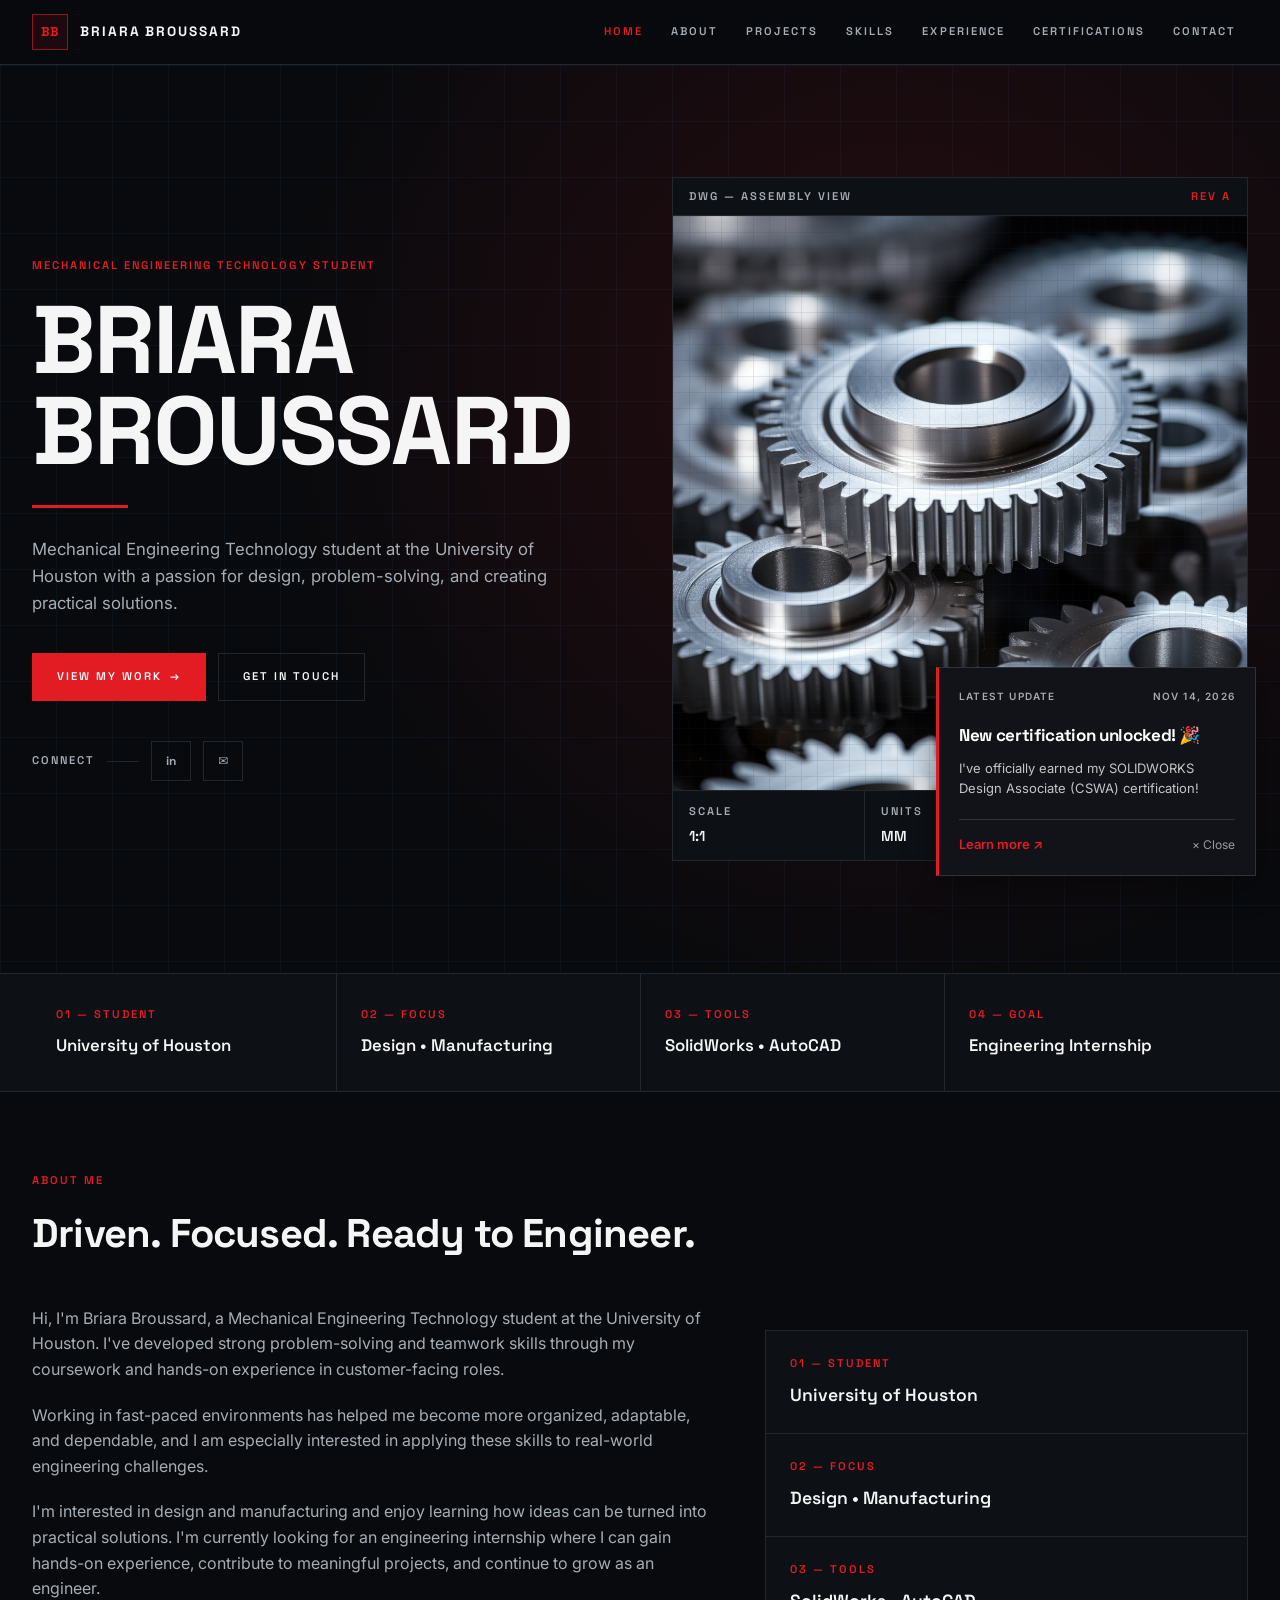
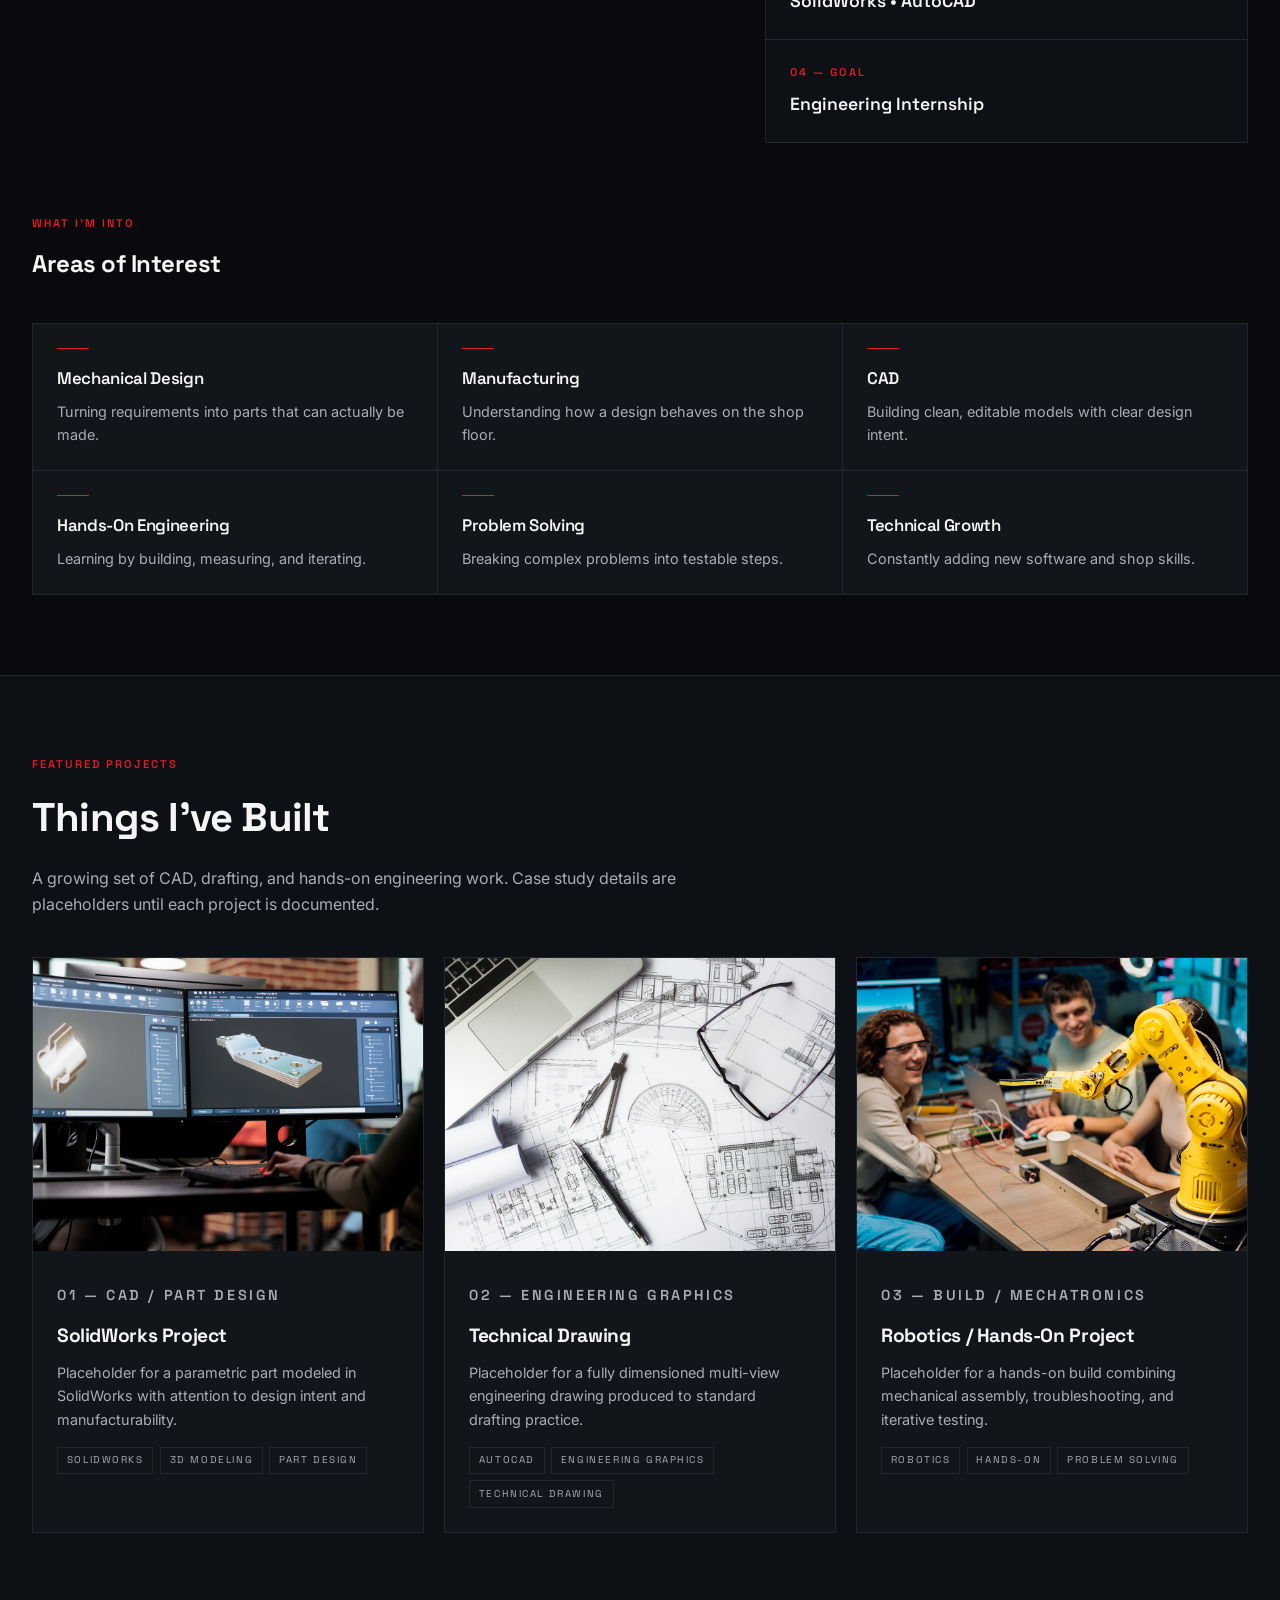
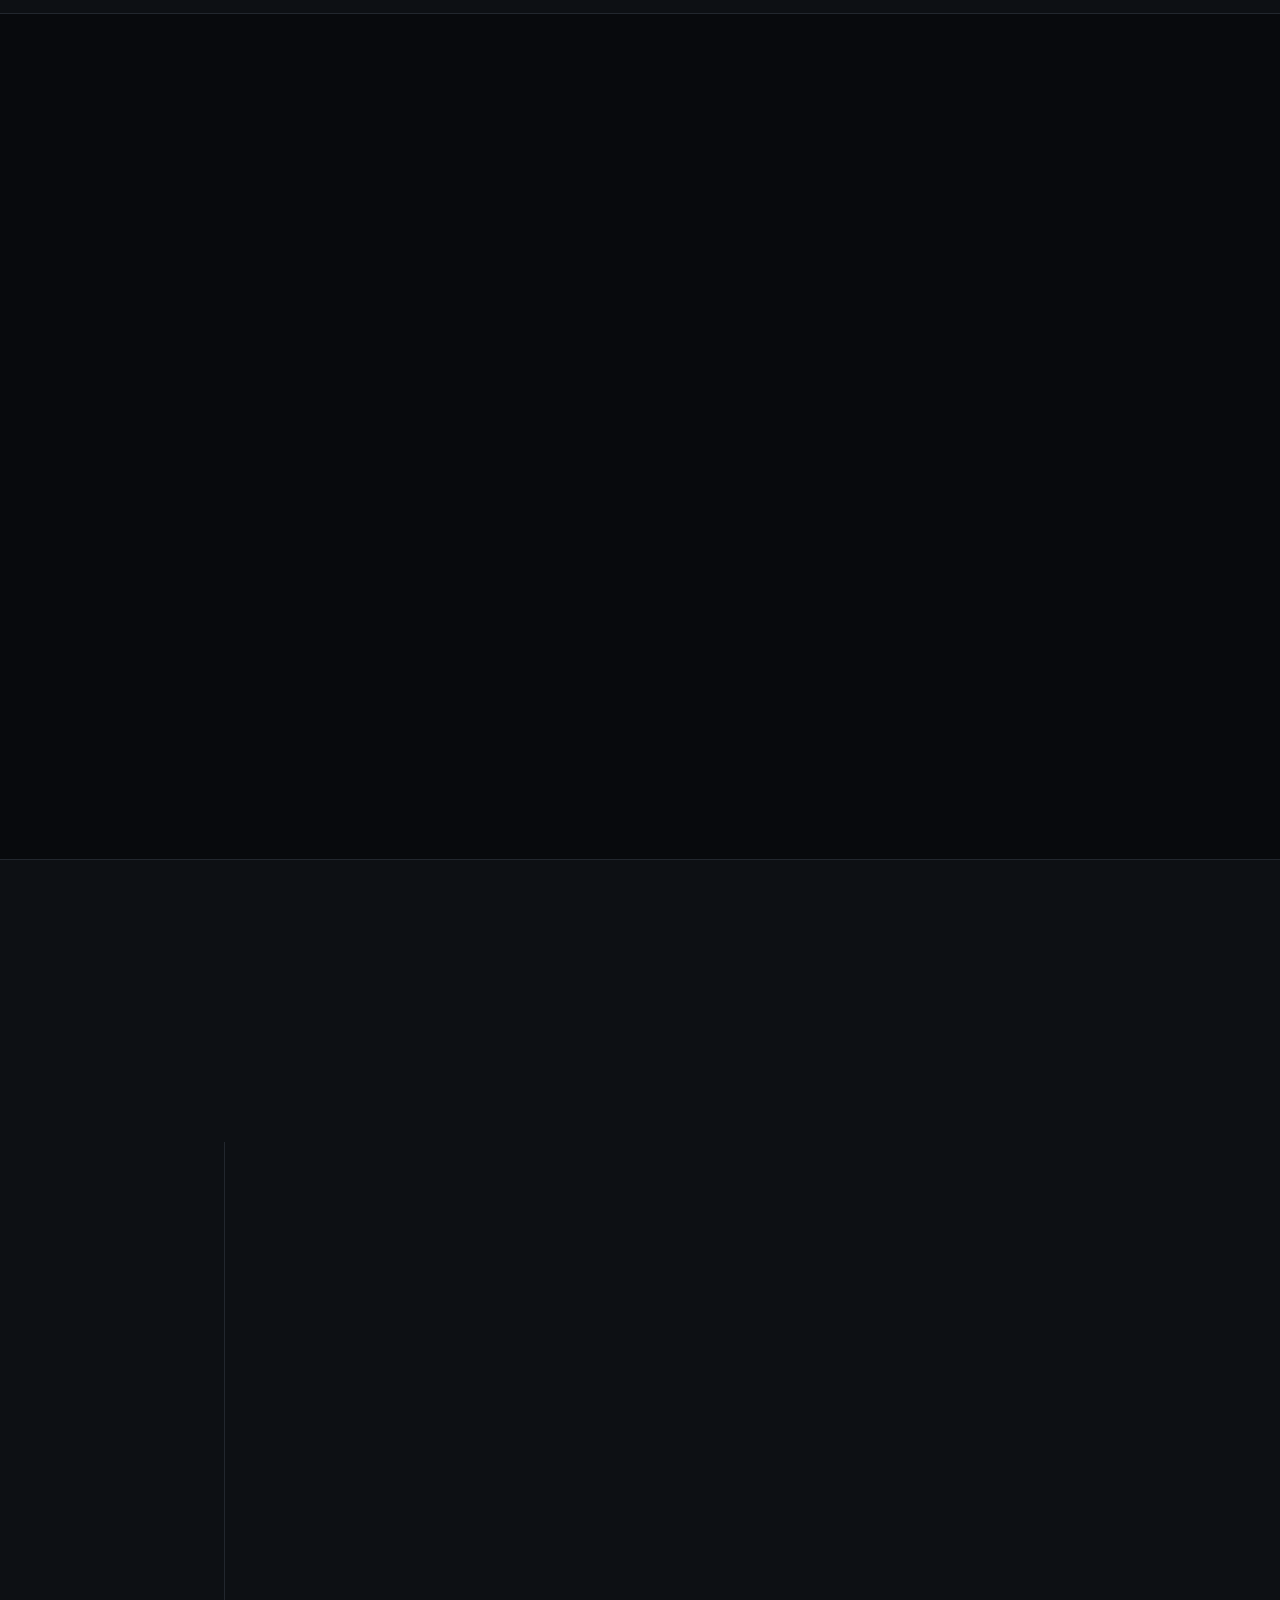
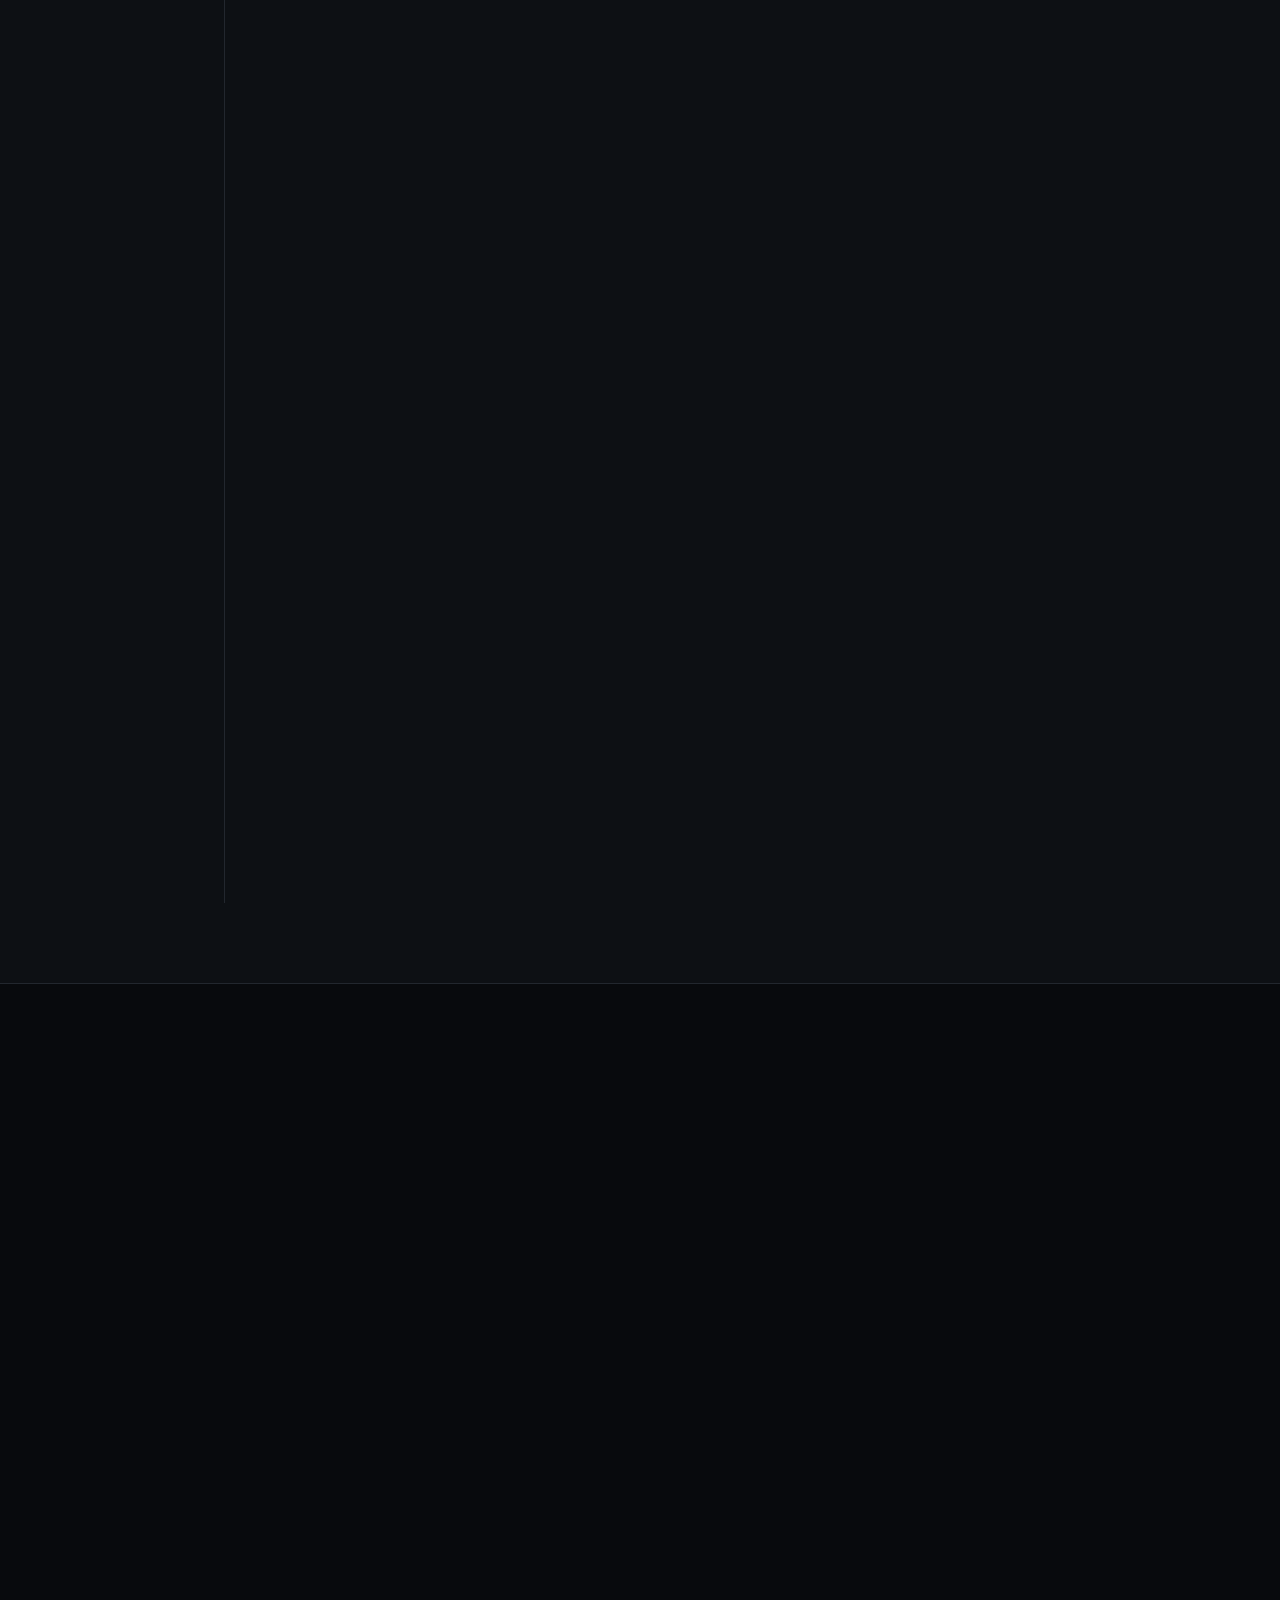
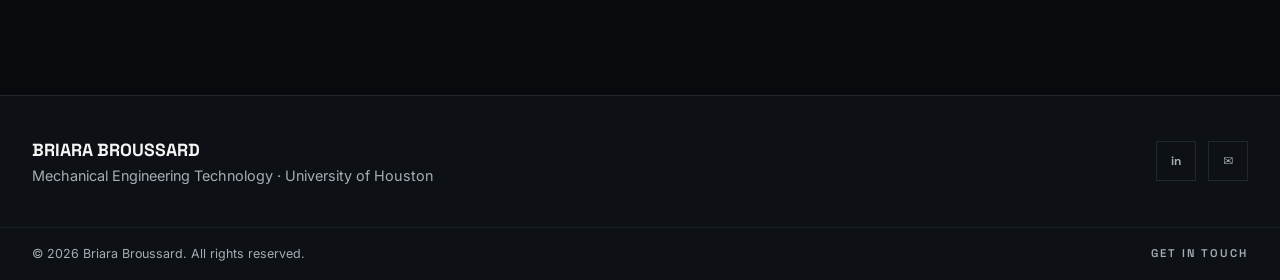
==== index.html @ 10d93b33 "Update index.html" ====
<!DOCTYPE html>
<html lang="en">
<head>
<meta charset="utf-8" />
<meta name="viewport" content="width=device-width, initial-scale=1" />
<title>Briara Broussard — Mechanical Engineering Technology Student</title>
<meta name="description" content="Portfolio of Briara Broussard, a Mechanical Engineering Technology student at the University of Houston seeking engineering internships in design and manufacturing." />
<meta property="og:title" content="Briara Broussard — Engineering Portfolio" />
<meta property="og:description" content="Mechanical Engineering Technology student at the University of Houston. CAD, technical drawing, and hands-on engineering projects." />
<meta property="og:type" content="website" />
<meta name="twitter:card" content="summary_large_image" />
<link rel="preconnect" href="https://fonts.googleapis.com" />
<link rel="preconnect" href="https://fonts.gstatic.com" crossorigin />
<link href="https://fonts.googleapis.com/css2?family=Space+Grotesk:wght@500;600;700&family=Inter:wght@400;500;600&display=swap" rel="stylesheet" />
<link rel="stylesheet" href="styles.css" />
</head>
<body>

<header class="nav" id="nav">
  <div class="nav-inner">
    <a class="brand" href="#home">
      <span class="brand-mark">BB</span>
      <span class="brand-name">BRIARA BROUSSARD</span>
    </a>
    <nav class="nav-links" id="navLinks">
      <a href="#home">HOME</a>
      <a href="#about">ABOUT</a>
      <a href="#projects">PROJECTS</a>
      <a href="#skills">SKILLS</a>
     <a href="#experience">EXPERIENCE</a>
<a href="#certifications">CERTIFICATIONS</a>
<a href="#contact">CONTACT</a>
    </nav>
    <button class="menu-btn" id="menuBtn" aria-label="Open menu" aria-expanded="false">
      <span></span><span></span><span></span>
    </button>
  </div>
  <nav class="mobile-nav" id="mobileNav">
    <a href="#home">HOME</a>
    <a href="#about">ABOUT</a>
    <a href="#projects">PROJECTS</a>
    <a href="#skills">SKILLS</a>
  <a href="#experience">EXPERIENCE</a>
<a href="#certifications">CERTIFICATIONS</a>
<a href="#contact">CONTACT</a>
  </nav>
</header>

<!-- HERO -->
<section id="home" class="hero">
  <div class="grid-bg"></div>
  <div class="hero-glow"></div>
  <div class="wrap hero-grid">
    <div>
      <p class="label accent reveal">Mechanical Engineering Technology Student</p>
      <h1 class="reveal">BRIARA<br />BROUSSARD</h1>
      <div class="rule reveal"></div>
      <p class="lead reveal">
        Mechanical Engineering Technology student at the University of Houston with a passion
        for design, problem-solving, and creating practical solutions.
      </p>
      <div class="btn-row reveal">
        <a class="btn btn-primary" href="#projects">View My Work <span>&rarr;</span></a>
        <a class="btn btn-ghost" href="#contact">Get In Touch</a>
      </div>
      <div class="connect reveal">
        <span class="label muted">Connect</span>
        <span class="dash"></span>
      <a class="icon-btn" href="https://www.linkedin.com/in/briara-broussard-3104343b8/" target="_blank" rel="noopener" aria-label="LinkedIn">in</a>
        <a class="icon-btn" href="mailto:Broussardbriara@gmail.com" aria-label="Email">✉</a>
      </div>
    </div>

    <div class="reveal">
      <div class="dwg">
        <div class="dwg-head">
          <span class="label muted">DWG — ASSEMBLY VIEW</span>
          <span class="label accent">REV A</span>
        </div>
        <div class="dwg-body">
          <div class="grid-fine"></div>
          <img src="images/Gear.jpg" alt="Technical isometric render of a gear assembly with blueprint dimension lines" />
        </div>
        <div class="dwg-foot">
          <div><p class="label muted">SCALE</p><p class="dwg-val">1:1</p></div>
          <div><p class="label muted">UNITS</p><p class="dwg-val">MM</p></div>
          <div><p class="label muted">SHEET</p><p class="dwg-val">01 / 01</p></div>
        </div>
      </div>
    </div>
  </div>
</section>

<!-- STAT STRIP -->
<section class="strip">
  <div class="wrap strip-grid">
    <div><p class="label accent">01 — STUDENT</p><p class="strip-val">University of Houston</p></div>
    <div><p class="label accent">02 — FOCUS</p><p class="strip-val">Design • Manufacturing</p></div>
    <div><p class="label accent">03 — TOOLS</p><p class="strip-val">SolidWorks • AutoCAD</p></div>
    <div><p class="label accent">04 — GOAL</p><p class="strip-val">Engineering Internship</p></div>
  </div>
</section>

<!-- ABOUT -->
<section id="about" class="section">
  <div class="wrap">
    <p class="label accent reveal">About Me</p>
    <h2 class="reveal">Driven. Focused. Ready to Engineer.</h2>
    <div class="about-grid">
      <div class="prose reveal">
        <p>Hi, I'm Briara Broussard, a Mechanical Engineering Technology student at the University of Houston. I've developed strong problem-solving and teamwork skills through my coursework and hands-on experience in customer-facing roles.</p>
        <p> Working in fast-paced environments has helped me become more organized, adaptable, and dependable, and I am especially interested in applying these skills to real-world engineering challenges.</p></p>
        <p class="strong"> I'm interested in design and manufacturing and enjoy learning how ideas can be turned into practical solutions. I'm currently looking for an engineering internship where I can gain hands-on experience, contribute to meaningful projects, and continue to grow as an engineer.</p>
      </div>
      <div class="reveal">
        <div class="stack">
          <div><p class="label accent">01 — Student</p><p class="stack-val">University of Houston</p></div>
          <div><p class="label accent">02 — Focus</p><p class="stack-val">Design • Manufacturing</p></div>
          <div><p class="label accent">03 — Tools</p><p class="stack-val">SolidWorks • AutoCAD</p></div>
          <div><p class="label accent">04 — Goal</p><p class="stack-val">Engineering Internship</p></div>
        </div>
      </div>
    </div>

    <p class="label accent mt-xl reveal">What I'm Into</p>
    <h3 class="reveal">Areas of Interest</h3>
    <div class="cell-grid reveal" id="interests"></div>
  </div>
</section>

<!-- PROJECTS -->
<section id="projects" class="section alt">
  <div class="wrap">
    <p class="label accent reveal">Featured Projects</p>
    <h2 class="reveal">Things I've Built</h2>
    <p class="section-intro reveal">A growing set of CAD, drafting, and hands-on engineering work. Case study details are placeholders until each project is documented.</p>
    <div class="project-grid" id="projects-grid"></div>
  </div>
</section>

<!-- SKILLS -->
<section id="skills" class="section">
  <div class="wrap">
    <p class="label accent reveal">Technical Skills</p>
    <h2 class="reveal">Tools I Use</h2>
    <p class="section-intro reveal">The software, engineering fundamentals, and professional habits I bring to a design or manufacturing team.</p>
    <div class="skills-grid">
      <div class="reveal">
        <p class="label accent">Software</p>
        <div class="stack" id="software"></div>
        <p class="fine">Indicators reflect self-assessed comfort level, not formal scoring.</p>
      </div>
      <div class="reveal">
        <p class="label accent">Engineering &amp; Professional Skills</p>
        <div class="chips" id="chips"></div>
        <div class="cert">
          <div class="grid-fine"></div>
          <div class="cert-inner">
            <p class="label accent">Certifications &amp; Training</p>
            <div>
              <h4>20+ Technical Certifications</h4>
              <p class="muted-text">AutoCAD, SolidProfessor, Everfi, MSI, and TEEX coursework and training programs.</p>
            </div>
            <div>
              <h4>American Red Cross</h4>
              <p class="muted-text">CPR / AED / First Aid certified.</p>
            </div>
          </div>
        </div>
      </div>
    </div>
  </div>
</section>

<!-- EXPERIENCE -->
<section id="experience" class="section alt">
  <div class="wrap narrow">
    <p class="label accent reveal">Experience</p>
    <h2 class="reveal">Where I've Worked</h2>
    <p class="section-intro reveal">Roles that built the reliability, organization, and communication habits I carry into engineering work.</p>
    <ol class="timeline" id="timeline"></ol>
  </div>
</section>

<!-- CONTACT -->
<section id="contact" class="section">
  <div class="wrap contact-grid">
    <div class="reveal">
      <p class="label accent">Contact</p>
      <h2>Let's Build Something</h2>
      <p class="section-intro">Actively seeking engineering internships. The fastest way to reach me is email.</p>
      <ul class="contact-list">
        <li><span class="label muted">Email</span><a href="mailto:Broussardbriara@gmail.com">Broussardbriara@gmail.com</a></li>
      <li><span class="label muted">Phone</span><a href="tel:+1‪(832)8194869‬">‪(832) 819-4869‬</a><small class="phone-note">Text First :) </small></li>
        <li><span class="label muted">Location</span><span>Houston, Texas</span></li>
      </ul>
      <div class="btn-row">
       <a class="btn btn-ghost" href="https://www.linkedin.com/in/briara-broussard-3104343b8/" target="_blank" rel="noopener">LinkedIn</a>
        <a class="btn btn-ghost" href="https://github.com" target="_blank" rel="noopener">GitHub</a>
      </div>
    </div>

    <form class="form reveal" id="contactForm" novalidate>
      <div class="field">
        <label class="label muted" for="name">Name</label>
        <input id="name" name="name" type="text" required placeholder="Your name" />
      </div>
      <div class="field">
        <label class="label muted" for="email">Email</label>
        <input id="email" name="email" type="email" required placeholder="you@company.com" />
      </div>
      <div class="field">
        <label class="label muted" for="message">Message</label>
        <textarea id="message" name="message" rows="5" required placeholder="Tell me about the role or project..."></textarea>
      </div>
      <button class="btn btn-primary" type="submit">Send Message <span>&rarr;</span></button>
      <p class="form-status" id="formStatus" role="status"></p>
    </form>
  </div>
</section>

<footer class="footer">
  <div class="wrap footer-top">
    <div>
      <p class="footer-name">BRIARA BROUSSARD</p>
      <p class="muted-text">Mechanical Engineering Technology · University of Houston</p>
    </div>
    <div class="connect">
    <a class="icon-btn" href="https://www.linkedin.com/in/briara-broussard-3104343b8/" target="_blank" rel="noopener" aria-label="LinkedIn">in</a>
      <a class="icon-btn" href="mailto:Broussardbriara@gmail.com" aria-label="Email">✉</a>
    </div>
  </div>
  <div class="footer-bottom">
    <div class="wrap footer-bottom-inner">
      <span>&copy; <span id="year"></span> Briara Broussard. All rights reserved.</span>
      <a class="label muted" href="#contact">Get in touch</a>
    </div>
  </div>
</footer>

  <div class="site-update" id="siteUpdate">
  <div class="site-update-header">
    <span>LATEST UPDATE</span>
    <span>NOV 14, 2026</span>
  </div>

  <h3>New certification unlocked! 🎉</h3>

  <p>
    I've officially earned my SOLIDWORKS Design Associate (CSWA)
    certification!
  </p>

  <div class="site-update-footer">
    <a href="https://lnkd.in/p/ePTFX_XG"
       target="_blank"
       rel="noopener noreferrer">
      Learn more ↗
    </a>

    <button type="button" id="closeUpdate">× Close</button>
  </div>
</div>

<script src="script.js" defer></script>

</body>
</html>
---- styles.css ----
/* Briara Broussard — engineering portfolio
   Dark industrial / blueprint design system */

:root {
  --background: #080a0d;
  --foreground: #f5f5f5;
  --surface: #0d1014;
  --surface-alt: #12161b;
  --primary: #e31b23;
  --primary-bright: #ff2b35;
  --muted: #a7adb5;
  --border: #22272e;
  --blueprint: #1b3b5a;
  --font-display: "Space Grotesk", ui-sans-serif, system-ui, sans-serif;
  --font-sans: "Inter", ui-sans-serif, system-ui, sans-serif;
}

* { box-sizing: border-box; margin: 0; padding: 0; }

html { scroll-behavior: smooth; scroll-padding-top: 4rem; }

body {
  background: var(--background);
  color: var(--foreground);
  font-family: var(--font-sans);
  line-height: 1.6;
  -webkit-font-smoothing: antialiased;
}

h1, h2, h3, h4, .brand-name { font-family: var(--font-display); letter-spacing: -0.02em; }
h1 { font-size: clamp(3rem, 8vw, 6rem); font-weight: 700; line-height: 0.95; margin-top: 1.25rem; }
h2 { font-size: clamp(1.9rem, 4vw, 2.5rem); font-weight: 700; margin-top: 0.75rem; }
h3 { font-size: 1.5rem; font-weight: 700; margin-top: 0.75rem; }
h4 { font-size: 1.05rem; font-weight: 600; }

a { color: inherit; text-decoration: none; }
img { display: block; max-width: 100%; }

.wrap { max-width: 80rem; margin: 0 auto; padding: 0 1.25rem; }
.wrap.narrow { max-width: 56rem; }
@media (min-width: 640px) { .wrap { padding: 0 2rem; } }

.label {
  font-family: var(--font-display);
  font-size: 0.7rem;
  font-weight: 600;
  letter-spacing: 0.18em;
  text-transform: uppercase;
}
.accent { color: var(--primary); }
.muted { color: var(--muted); }
.muted-text { color: var(--muted); font-size: 0.9rem; }
.fine { color: var(--muted); font-size: 0.75rem; margin-top: 1rem; }
.strong { color: var(--foreground); }
.mt-xl { margin-top: 4.5rem; display: block; }

.section { padding: 5rem 0; }
.section.alt { background: var(--surface); border-top: 1px solid var(--border); border-bottom: 1px solid var(--border); }
.section-intro { color: var(--muted); max-width: 42rem; margin-top: 1rem; }

/* Blueprint backgrounds */
.grid-bg, .grid-fine {
  position: absolute; inset: 0; pointer-events: none;
}
.grid-bg {
  background-image:
    linear-gradient(to right, rgba(27, 59, 90, 0.35) 1px, transparent 1px),
    linear-gradient(to bottom, rgba(27, 59, 90, 0.35) 1px, transparent 1px);
  background-size: 56px 56px;
  opacity: 0.5;
}
.grid-fine {
  background-image:
    linear-gradient(to right, rgba(27, 59, 90, 0.4) 1px, transparent 1px),
    linear-gradient(to bottom, rgba(27, 59, 90, 0.4) 1px, transparent 1px);
  background-size: 16px 16px;
  opacity: 0.25;
  z-index: 1;
}

/* Nav */
.nav {
  position: sticky; top: 0; z-index: 50;
  background: rgba(8, 10, 13, 0.85);
  backdrop-filter: blur(12px);
  border-bottom: 1px solid var(--border);
}
.nav-inner {
  max-width: 80rem; margin: 0 auto; height: 4rem;
  padding: 0 1.25rem; display: flex; align-items: center; justify-content: space-between;
}
@media (min-width: 640px) { .nav-inner { padding: 0 2rem; } }
.brand { display: flex; align-items: center; gap: 0.75rem; }
.brand-mark {
  display: grid; place-items: center; width: 2.25rem; height: 2.25rem;
  border: 1px solid rgba(227, 27, 35, 0.6); background: rgba(227, 27, 35, 0.1);
  color: var(--primary); font-family: var(--font-display); font-weight: 700; font-size: 0.8rem;
  transition: background 0.2s, color 0.2s;
}
.brand:hover .brand-mark { background: var(--primary); color: #fff; }
.brand-name { font-size: 0.85rem; font-weight: 700; letter-spacing: 0.14em; }
.nav-links { display: none; gap: 0.25rem; }
@media (min-width: 1024px) { .nav-links { display: flex; } .menu-btn { display: none !important; } }
.nav-links a, .mobile-nav a {
  font-family: var(--font-display); font-size: 0.7rem; font-weight: 600;
  letter-spacing: 0.18em; text-transform: uppercase; color: var(--muted);
  padding: 0.5rem 0.75rem; transition: color 0.2s;
}
.nav-links a:hover, .mobile-nav a:hover { color: var(--foreground); }
.nav-links a.active, .mobile-nav a.active { color: var(--primary); }
.menu-btn {
  display: grid; place-items: center; gap: 4px; width: 2.5rem; height: 2.5rem;
  border: 1px solid var(--border); background: transparent; cursor: pointer;
}
.menu-btn span { display: block; width: 16px; height: 1.5px; background: var(--foreground); }
.mobile-nav { display: none; flex-direction: column; background: var(--surface); border-top: 1px solid var(--border); padding: 0.5rem 1.25rem; }
.mobile-nav.open { display: flex; }
.mobile-nav a { border-bottom: 1px solid rgba(34, 39, 46, 0.6); padding: 1rem 0; }
.mobile-nav a:last-child { border-bottom: 0; }

/* Hero */
.hero { position: relative; overflow: hidden; }
.hero-glow {
  position: absolute; inset: 0; pointer-events: none;
  background: radial-gradient(circle at 70% 35%, rgba(227, 27, 35, 0.14), transparent 60%);
}
.hero-grid {
  position: relative; display: grid; gap: 3.5rem; align-items: center;
  padding-top: 4rem; padding-bottom: 4rem;
}
@media (min-width: 1024px) {
  .hero-grid { grid-template-columns: 1fr 1fr; gap: 4rem; padding-top: 7rem; padding-bottom: 7rem; }
}
.rule { height: 3px; width: 6rem; background: var(--primary); margin-top: 1.75rem; }
.lead { color: var(--muted); font-size: 1.05rem; max-width: 34rem; margin-top: 1.75rem; }

.btn-row { display: flex; flex-wrap: wrap; gap: 0.75rem; margin-top: 2.25rem; }
.btn {
  display: inline-flex; align-items: center; gap: 0.5rem;
  font-family: var(--font-display); font-size: 0.7rem; font-weight: 600;
  letter-spacing: 0.18em; text-transform: uppercase;
  padding: 0.9rem 1.5rem; border: 1px solid transparent; cursor: pointer;
  transition: background 0.2s, color 0.2s, border-color 0.2s;
}
.btn-primary { background: var(--primary); color: #fff; }
.btn-primary:hover { background: var(--primary-bright); }
.btn-ghost { border-color: var(--border); color: var(--foreground); background: transparent; }
.btn-ghost:hover { border-color: var(--primary); color: var(--primary); }
.btn span { transition: transform 0.2s; }
.btn:hover span { transform: translateX(4px); }

.connect { display: flex; align-items: center; gap: 0.75rem; margin-top: 2.5rem; }
.dash { width: 2rem; height: 1px; background: var(--border); }
.icon-btn {
  display: grid; place-items: center; width: 2.5rem; height: 2.5rem;
  border: 1px solid var(--border); color: var(--muted);
  font-family: var(--font-display); font-size: 0.75rem; font-weight: 700;
  transition: border-color 0.2s, color 0.2s;
}
.icon-btn:hover { border-color: var(--primary); color: var(--primary); }

/* Drawing card */
.dwg { position: relative; border: 1px solid var(--border); background: var(--surface); }
.dwg-head { display: flex; justify-content: space-between; padding: 0.6rem 1rem; border-bottom: 1px solid var(--border); }
.dwg-body { position: relative; aspect-ratio: 1 / 1; background: var(--surface-alt); }
.dwg-body img { width: 100%; height: 100%; object-fit: cover; }
.dwg-foot { display: grid; grid-template-columns: repeat(3, 1fr); border-top: 1px solid var(--border); }
.dwg-foot > div { padding: 0.75rem 1rem; border-left: 1px solid var(--border); }
.dwg-foot > div:first-child { border-left: 0; }
.dwg-val { font-family: var(--font-display); font-weight: 600; font-size: 0.9rem; margin-top: 0.25rem; }

/* Strip */
.strip { background: var(--surface); border-top: 1px solid var(--border); border-bottom: 1px solid var(--border); }
.strip-grid { display: grid; grid-template-columns: repeat(2, 1fr); }
@media (min-width: 1024px) { .strip-grid { grid-template-columns: repeat(4, 1fr); } }
.strip-grid > div { padding: 2rem 0.5rem; }
@media (min-width: 1024px) { .strip-grid > div { padding: 2rem 1.5rem; border-left: 1px solid var(--border); } .strip-grid > div:first-child { border-left: 0; } }
.strip-val { font-family: var(--font-display); font-weight: 600; font-size: 1.05rem; margin-top: 0.5rem; }

/* About */
.about-grid { display: grid; gap: 3.5rem; margin-top: 2.5rem; }
@media (min-width: 1024px) { .about-grid { grid-template-columns: 1.4fr 1fr; } }
.prose p { color: var(--muted); margin-bottom: 1.25rem; }
.stack { border: 1px solid var(--border); background: var(--surface); margin-top: 1.5rem; }
.stack > div { padding: 1.5rem; border-top: 1px solid var(--border); }
.stack > div:first-child { border-top: 0; }
.stack-val { font-family: var(--font-display); font-weight: 600; font-size: 1.1rem; margin-top: 0.5rem; }

.cell-grid { display: grid; gap: 1px; background: var(--border); border: 1px solid var(--border); margin-top: 2.5rem; }
@media (min-width: 640px) { .cell-grid { grid-template-columns: repeat(2, 1fr); } }
@media (min-width: 1024px) { .cell-grid { grid-template-columns: repeat(3, 1fr); } }
.cell { background: var(--surface-alt); padding: 1.5rem; transition: background 0.2s; }
.cell:hover { background: var(--background); }
.cell .tick { height: 1px; width: 2rem; background: var(--primary); transition: width 0.25s; }
.cell:hover .tick { width: 3.5rem; }
.cell h4 { margin-top: 1rem; }
.cell p { color: var(--muted); font-size: 0.9rem; margin-top: 0.5rem; }

/* Projects */
.project-grid { display: grid; gap: 1.25rem; margin-top: 2.5rem; }
@media (min-width: 768px) { .project-grid { grid-template-columns: repeat(3, 1fr); } }
.project {
  border: 1px solid var(--border); background: var(--surface-alt);
  transition: border-color 0.2s, transform 0.2s;
}
.project:hover { border-color: rgba(227, 27, 35, 0.6); transform: translateY(-3px); }
.project-img { position: relative; aspect-ratio: 4 / 3; overflow: hidden; background: var(--surface); }
.project-img img { width: 100%; height: 100%; object-fit: cover; }
.project-body { padding: 1.5rem; }
.project-body h3 { font-size: 1.2rem; margin-top: 0.85rem; }
.project-body p { color: var(--muted); font-size: 0.9rem; margin-top: 0.6rem; }
.tags { display: flex; flex-wrap: wrap; gap: 0.4rem; margin-top: 1rem; }
.tag {
  font-family: var(--font-display); font-size: 0.62rem; letter-spacing: 0.16em;
  color: var(--muted); border: 1px solid var(--border); padding: 0.3rem 0.55rem;
}

/* Skills */
.skills-grid { display: grid; gap: 3.5rem; margin-top: 2.5rem; }
@media (min-width: 1024px) { .skills-grid { grid-template-columns: repeat(2, 1fr); } }
.sw-head { display: flex; justify-content: space-between; align-items: baseline; gap: 1rem; }
.bars { display: flex; gap: 0.35rem; margin-top: 1rem; }
.bars span { height: 6px; flex: 1; background: var(--border); }
.bars span.on { background: var(--primary); }
.chips { display: flex; flex-wrap: wrap; gap: 0.6rem; margin-top: 1.5rem; }
.chip {
  font-family: var(--font-display); font-size: 0.7rem; font-weight: 600;
  letter-spacing: 0.16em; text-transform: uppercase;
  border: 1px solid var(--border); background: var(--surface);
  padding: 0.6rem 1rem; transition: border-color 0.2s, color 0.2s;
}
.chip:hover { border-color: var(--primary); color: var(--primary); }
.cert { position: relative; border: 1px solid var(--border); background: var(--surface-alt); margin-top: 3rem; }
.cert-inner { position: relative; z-index: 2; padding: 1.75rem; display: grid; gap: 1.5rem; }
.cert-inner p.muted-text { margin-top: 0.35rem; }

/* Timeline */
.timeline { list-style: none; border-left: 1px solid var(--border); padding-left: 2rem; margin-top: 2.5rem; }
@media (min-width: 640px) { .timeline { padding-left: 3rem; } }
.timeline li { position: relative; padding-bottom: 3rem; }
.timeline li:last-child { padding-bottom: 0; }
.timeline li::before {
  content: ""; position: absolute; left: -2.4rem; top: 0.4rem;
  width: 9px; height: 9px; background: var(--primary);
}
@media (min-width: 640px) { .timeline li::before { left: -3.4rem; } }
.timeline h3 { font-size: 1.2rem; margin-top: 0.4rem; }
.timeline .org { color: var(--primary); font-family: var(--font-display); font-size: 0.9rem; margin-top: 0.3rem; }
.timeline p.desc { color: var(--muted); font-size: 0.95rem; margin-top: 0.75rem; }

/* Contact */
.contact-grid { display: grid; gap: 3.5rem; }
@media (min-width: 1024px) { .contact-grid { grid-template-columns: 1fr 1fr; } }
.contact-list { list-style: none; margin-top: 2rem; border: 1px solid var(--border); background: var(--surface); }
.contact-list li { display: flex; flex-direction: column; gap: 0.35rem; padding: 1.25rem 1.5rem; border-top: 1px solid var(--border); }
.contact-list li:first-child { border-top: 0; }
.contact-list a:hover { color: var(--primary); }
.form { border: 1px solid var(--border); background: var(--surface); padding: 1.75rem; }
.field { margin-bottom: 1.25rem; display: flex; flex-direction: column; gap: 0.5rem; }
input, textarea {
  background: var(--background); border: 1px solid var(--border); color: var(--foreground);
  padding: 0.85rem 1rem; font-family: var(--font-sans); font-size: 0.95rem; outline: none;
}
input:focus, textarea:focus { border-color: var(--primary); }
.form-status { font-size: 0.85rem; margin-top: 1rem; color: var(--muted); min-height: 1.2em; }
.form-status.ok { color: var(--primary); }

/* Footer */
.footer { background: var(--surface); border-top: 1px solid var(--border); }
.footer-top { display: flex; flex-direction: column; gap: 1.5rem; padding-top: 2.5rem; padding-bottom: 2.5rem; }
@media (min-width: 768px) { .footer-top { flex-direction: row; align-items: center; justify-content: space-between; } }
.footer-name { font-family: var(--font-display); font-size: 1.1rem; font-weight: 700; }
.footer-bottom { border-top: 1px solid rgba(34, 39, 46, 0.7); }
.footer-bottom-inner {
  display: flex; flex-direction: column; gap: 0.5rem;
  padding-top: 1rem; padding-bottom: 1rem; font-size: 0.78rem; color: var(--muted);
}
@media (min-width: 640px) { .footer-bottom-inner { flex-direction: row; align-items: center; justify-content: space-between; } }
.footer .connect { margin-top: 0; }

/* Reveal animation */
.reveal { opacity: 0; transform: translateY(16px); transition: opacity 0.6s ease, transform 0.6s ease; }
.reveal.visible { opacity: 1; transform: none; }
@media (prefers-reduced-motion: reduce) {
  .reveal { opacity: 1; transform: none; transition: none; }
  html { scroll-behavior: auto; }
}
/* Download button */
.project-title-row {
  display: flex;
  align-items: center;
  justify-content: space-between;
  gap: 12px;
}

.download-btn {
  display: inline-flex;
  align-items: center;
  gap: 6px;
  padding: 6px 10px;
  border: 1px solid var(--accent);
  color: var(--accent);
  text-decoration: none;
  font-size: 10px;
  font-weight: 700;
  letter-spacing: 1px;
  transition: 0.2s ease;
}

.download-btn svg {
  width: 14px;
  height: 14px;
  fill: none;
  stroke: currentColor;
  stroke-width: 2;
  stroke-linecap: round;
  stroke-linejoin: round;
}

.download-btn:hover {
  background: var(--accent);
  color: #ffffff;
}

/* ROBOTICS PROJECT PAGE */

.robotics-catalog .project-grid {
  grid-template-columns: 1fr;
  justify-items: stretch;
}

@media (min-width: 768px) {
  .robotics-catalog .project-grid {
    grid-template-columns: repeat(3, 1fr);
  }
}
.robotics-catalog .project {
  width: 100%;
  max-width: none;
  margin-left: 0;
}

/* Regular project tags */
.robotics-catalog .tag {
  color: var(--muted);
  border: 1px solid var(--border);
  background: transparent;
}

/* Red in-progress tag */
.robotics-catalog .tag-progress {
  color: #e31b23;
  border: 1px solid #e31b23;
}

/* Learn More */
.learn-more-btn {
  display: inline-block;
  margin-top: 1.2rem;
  margin-left: 0.5rem;
  padding: 0.4rem 0;
  border: none;
  background: transparent;
  color: #e31b23;
  font-family: inherit;
  font-size: 0.85rem;
  font-weight: 700;
  letter-spacing: 0.12em;
  cursor: pointer;
}

.learn-more-btn:hover {
  color: #ffffff;
  background: transparent;
}

/* Instagram-style project popup */
/* Instagram-style project popup */
.project-modal {
  position: fixed;
  inset: 0;
  margin: auto;
  transform: none;
  width: min(1000px, 92vw);
  max-width: 1000px;
  max-height: 88vh;
  padding: 0;
  border: 1px solid #30343a;
  background: #111318;
  color: #f4f4f4;
  overflow: hidden;
}

.project-modal[open] {
  display: flex;
}

.project-modal[open] {
  display: flex;
}

.project-modal::backdrop {
  background: rgba(0, 0, 0, 0.85);
}

.modal-layout {
  display: grid;
  grid-template-columns: 1.15fr 0.85fr;
  width: 100%;
  min-height: 550px;
  max-height: 88vh;
}

/* Large image on left */
.modal-image {
  background: #080a0d;
  display: flex;
  align-items: center;
  justify-content: center;
  min-width: 0;
  overflow: hidden;
}

.modal-image img {
  width: 100%;
  height: 100%;
  max-height: 88vh;
  object-fit: contain;
}

/* Information panel on right */
.modal-description {
  display: flex;
  flex-direction: column;
  min-width: 0;
  overflow-y: auto;
  background: #111318;
}

.modal-heading {
  display: flex;
  align-items: center;
  gap: 0.8rem;
  padding: 1.2rem;
  border-bottom: 1px solid #30343a;
}

.modal-heading strong {
  font-size: 0.85rem;
  letter-spacing: 0.08em;
}

.modal-heading .label {
  margin-top: 0.2rem;
}

.modal-details {
  padding: 1.5rem;
}

.modal-details h2 {
  margin: 0.8rem 0;
  font-size: 1.7rem;
}

.modal-details h3 {
  margin-top: 1.5rem;
  color: #e31b23;
  font-size: 1rem;
}

.modal-details p {
  line-height: 1.7;
}

.progress-note {
  color: #e31b23;
  font-size: 0.78rem;
  font-weight: 700;
  letter-spacing: 0.08em;
  margin: 1rem 0;
}

.progress-dot {
  display: inline-block;
  width: 8px;
  height: 8px;
  margin-right: 7px;
  border-radius: 50%;
  background: #e31b23;
}

.modal-footer-note {
  margin-top: 1.5rem;
  padding-top: 1rem;
  border-top: 1px solid #30343a;
  color: #9ca3af;
  font-size: 0.82rem;
}

/* Close button */
.modal-close {
  position: absolute;
  top: 8px;
  right: 12px;
  z-index: 5;
  border: none;
  background: transparent;
  color: #e31b23;
  font-size: 2rem;
  cursor: pointer;
}

.modal-close:hover {
  color: white;
}

/* Mobile layout */
@media (max-width: 700px) {
.project-modal {
  position: fixed;
  inset: 0;
  margin: auto;
  transform: none;
  width: 92vw;
  max-height: 88vh;
}

  .modal-layout {
    grid-template-columns: 1fr;
    max-height: none;
  }

  .modal-image {
    min-height: 280px;
    max-height: 350px;
  }

  .modal-image img {
    max-height: 350px;
  }

  .modal-details {
    padding: 1.2rem;
  }
}
/* Project cover image */
.robotics-catalog .project-img {
  aspect-ratio: 4 / 3;
  overflow: hidden;
}

.robotics-catalog .project-img img {
  width: 100%;
  height: 100%;
  object-fit: cover;
  display: block;
}
/* Robotics gallery - mobile image fix */
@media (max-width: 767px) {
.robotics-catalog .project-img {
  aspect-ratio: 4 / 3;
  overflow: hidden;
}

.robotics-catalog .project-img img {
  width: 100%;
  height: 100%;
  object-fit: cover;
  display: block;
}
   
}
/* Latest Website Update Popup */
.site-update {
  position: fixed;
  bottom: 24px;
  right: 24px;
  z-index: 9999;
  width: 320px;
  max-width: calc(100vw - 32px);
  padding: 20px;
  background: #111318;
  color: #f4f4f4;
  border: 1px solid #30343a;
  border-left: 3px solid #e31b23;
  box-shadow: 0 8px 30px rgba(0, 0, 0, 0.4);
  font-family: inherit;
}

.site-update-header,
.site-update-footer {
  display: flex;
  align-items: center;
  justify-content: space-between;
  gap: 12px;
}

.site-update-header {
  font-size: 10px;
  letter-spacing: 1.2px;
  color: #aaa;
  font-weight: 600;
}

.site-update h3 {
  margin: 18px 0 8px;
  font-size: 17px;
  color: #fff;
}

.site-update p {
  margin: 0 0 20px;
  color: #c5c5c5;
  font-size: 13px;
  line-height: 1.6;
}

.site-update-footer {
  border-top: 1px solid #30343a;
  padding-top: 14px;
}

.site-update-footer a {
  color: #e31b23;
  font-size: 13px;
  font-weight: 600;
  text-decoration: none;
}

.site-update-footer a:hover {
  text-decoration: underline;
}

.site-update-footer button {
  background: none;
  border: none;
  color: #999;
  font: inherit;
  font-size: 12px;
  cursor: pointer;
}

.site-update-footer button:hover {
  color: #fff;
}

@media (max-width: 480px) {
  .site-update {
    right: 12px;
    bottom: 12px;
    width: 320px;
  }
}
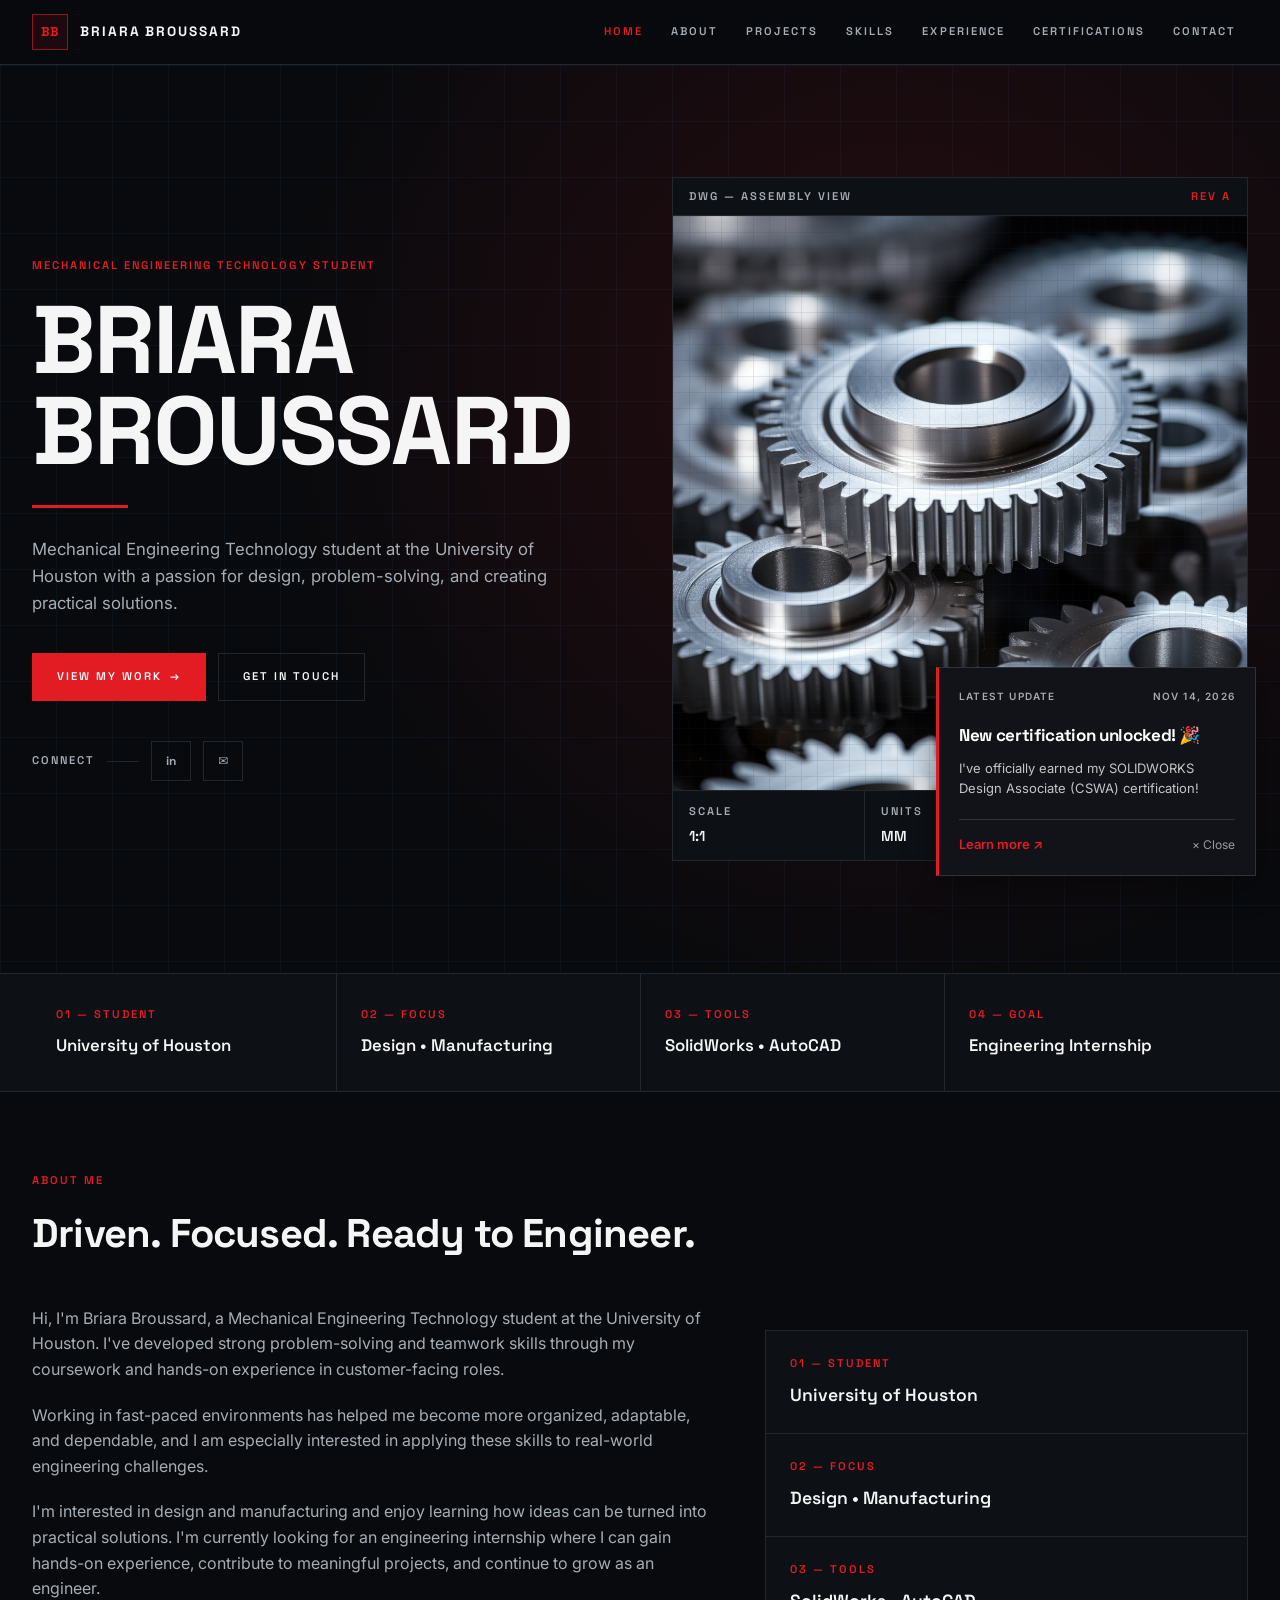
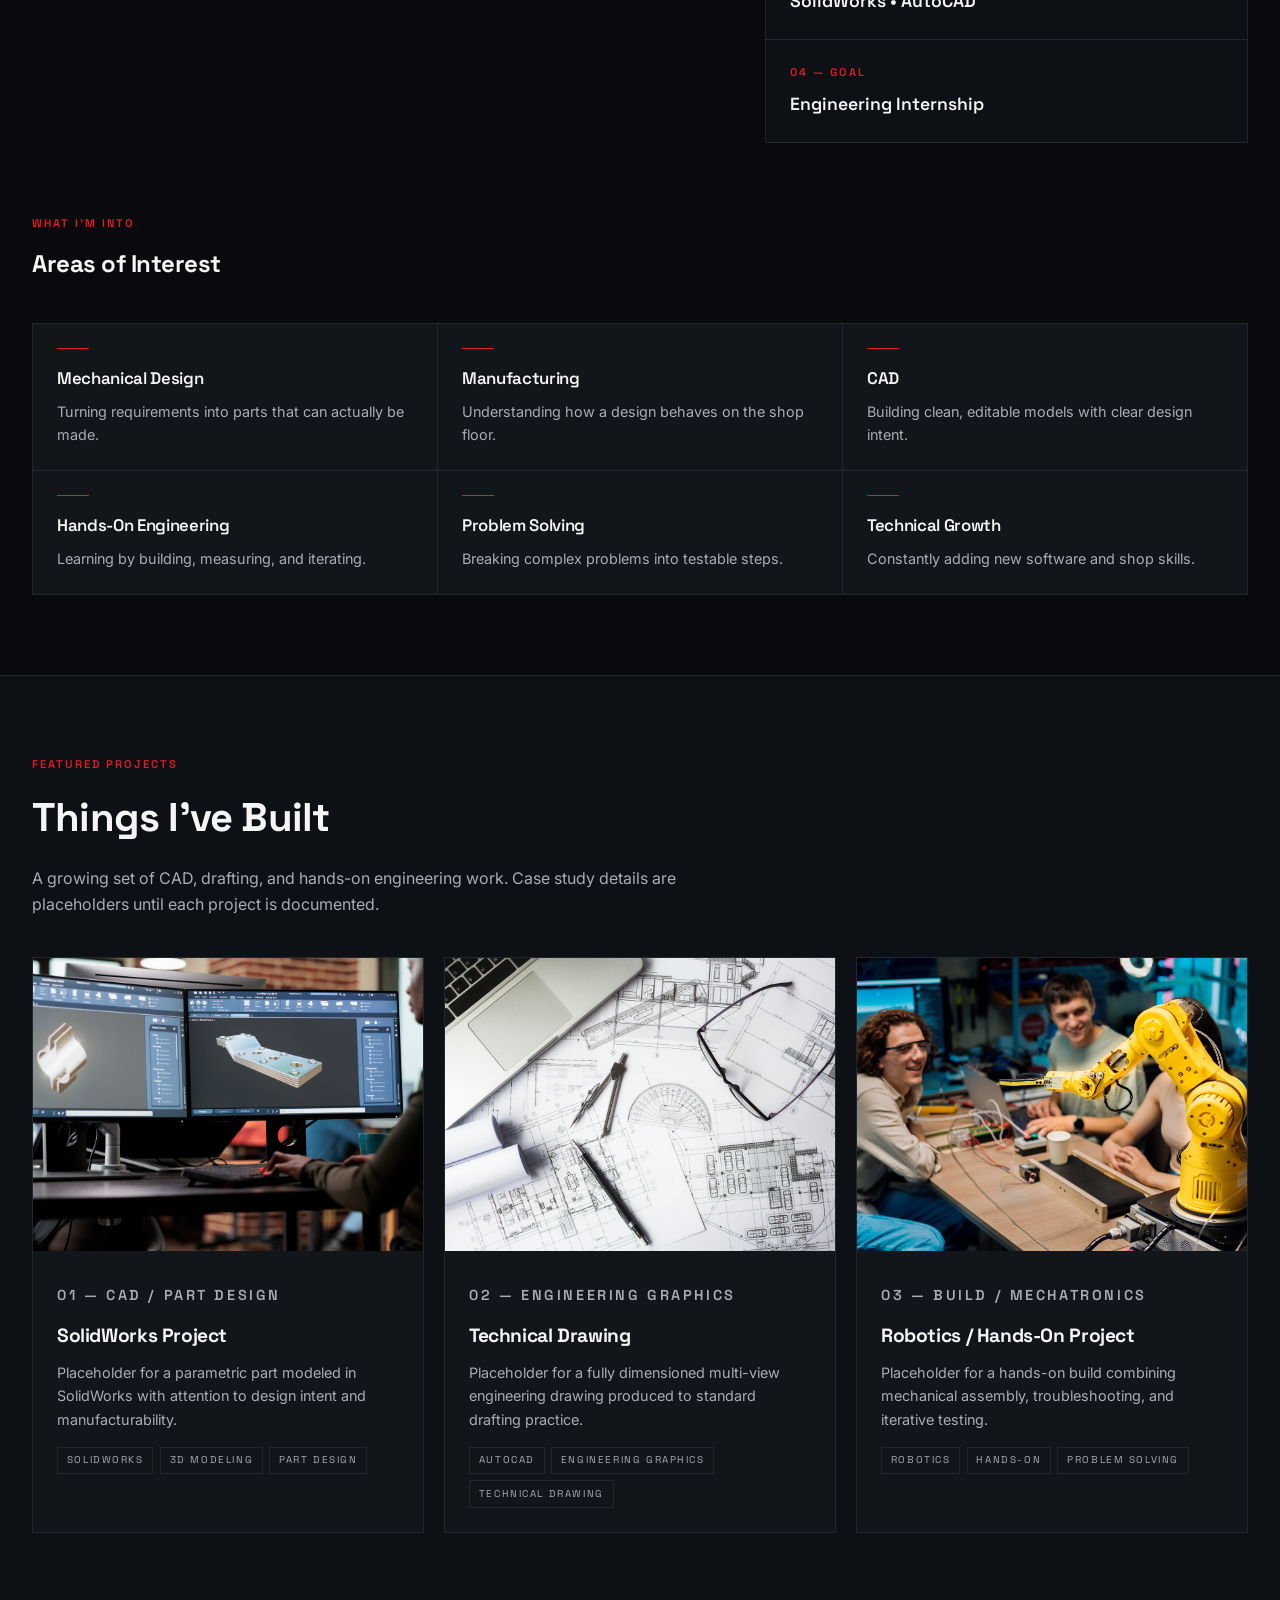
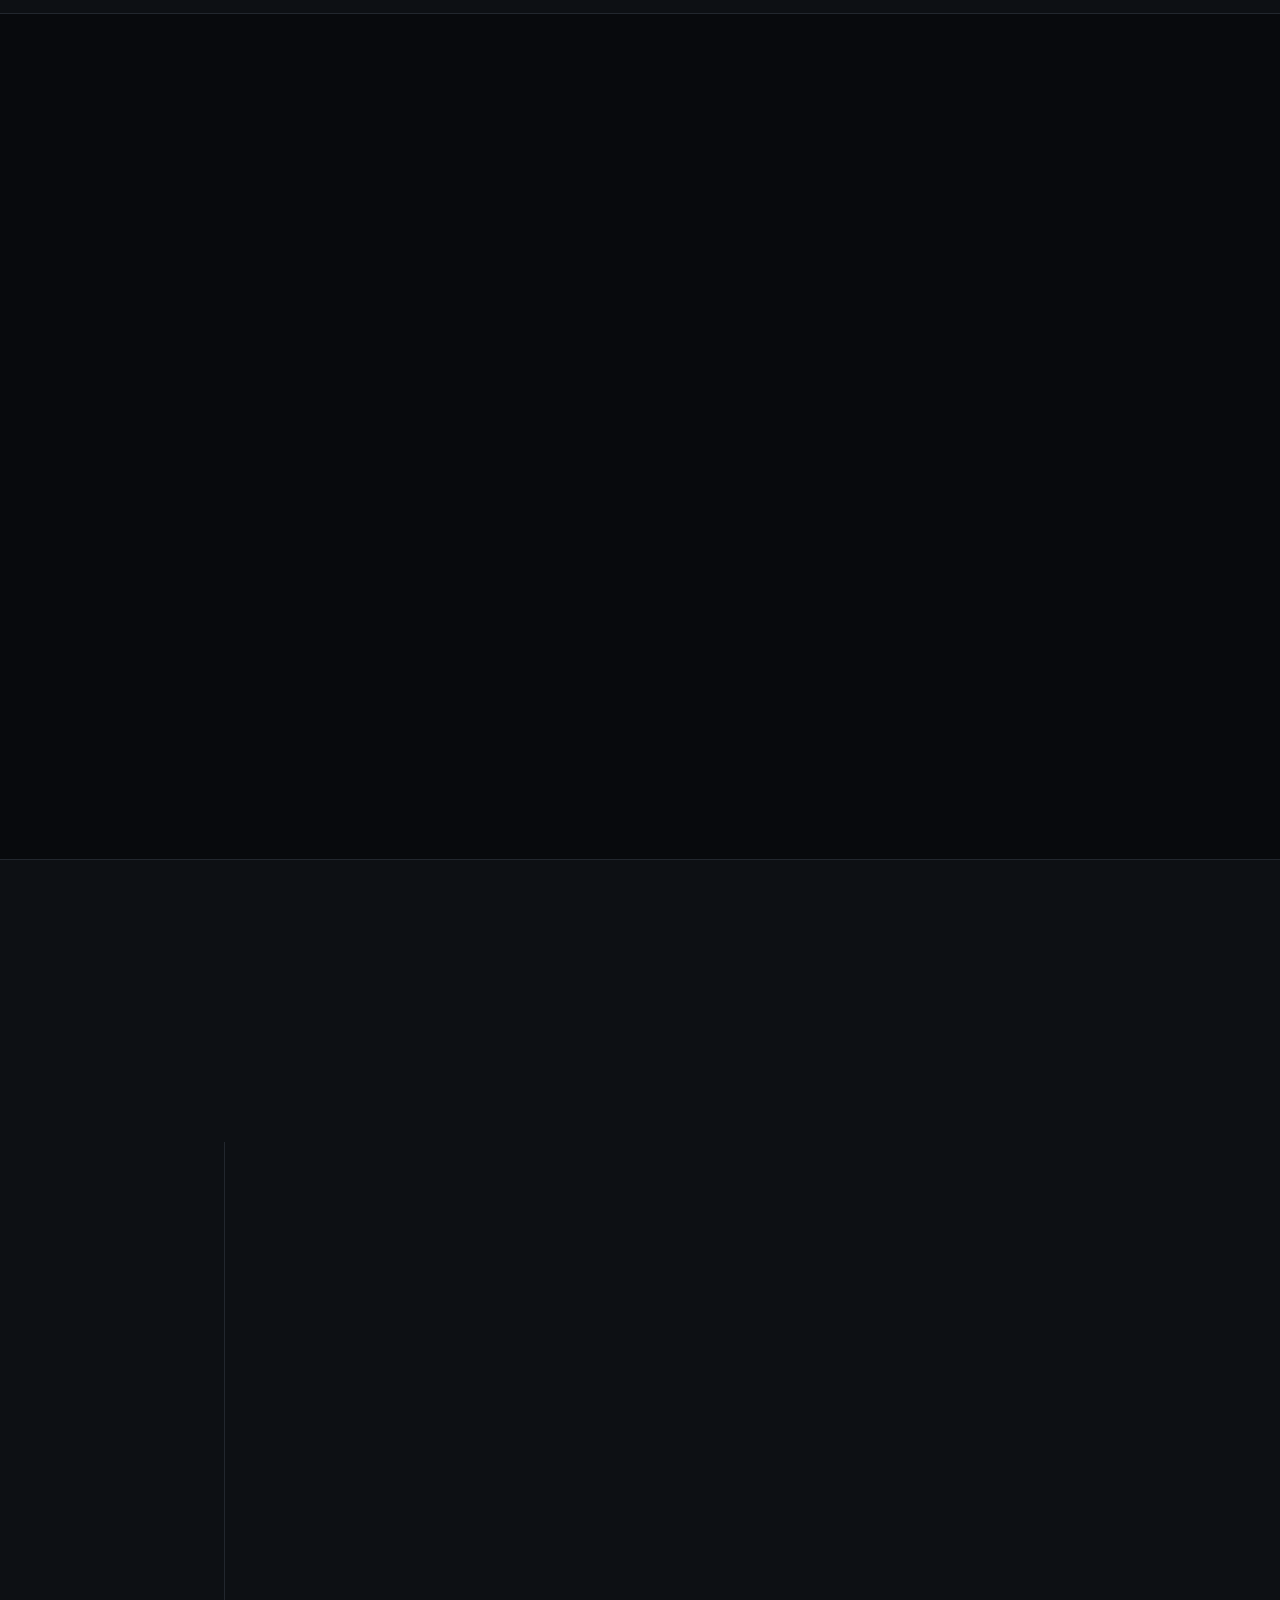
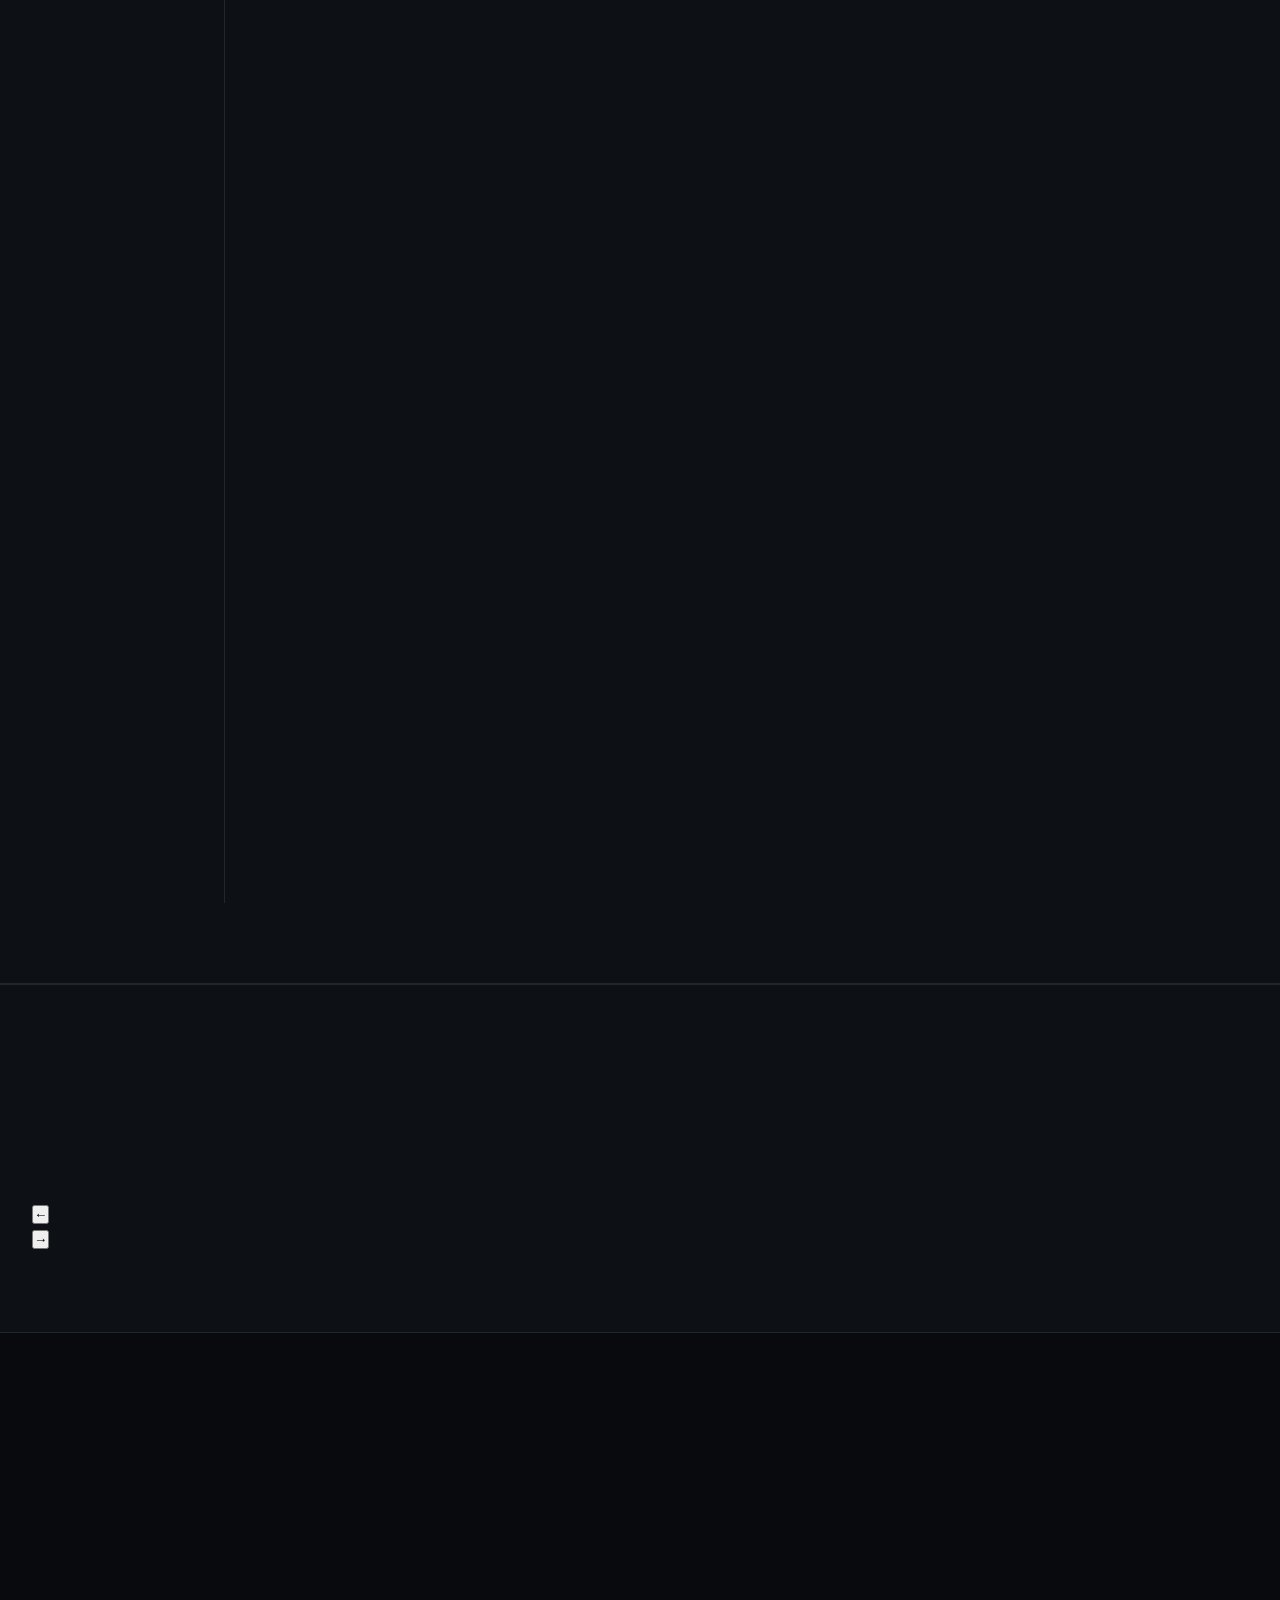
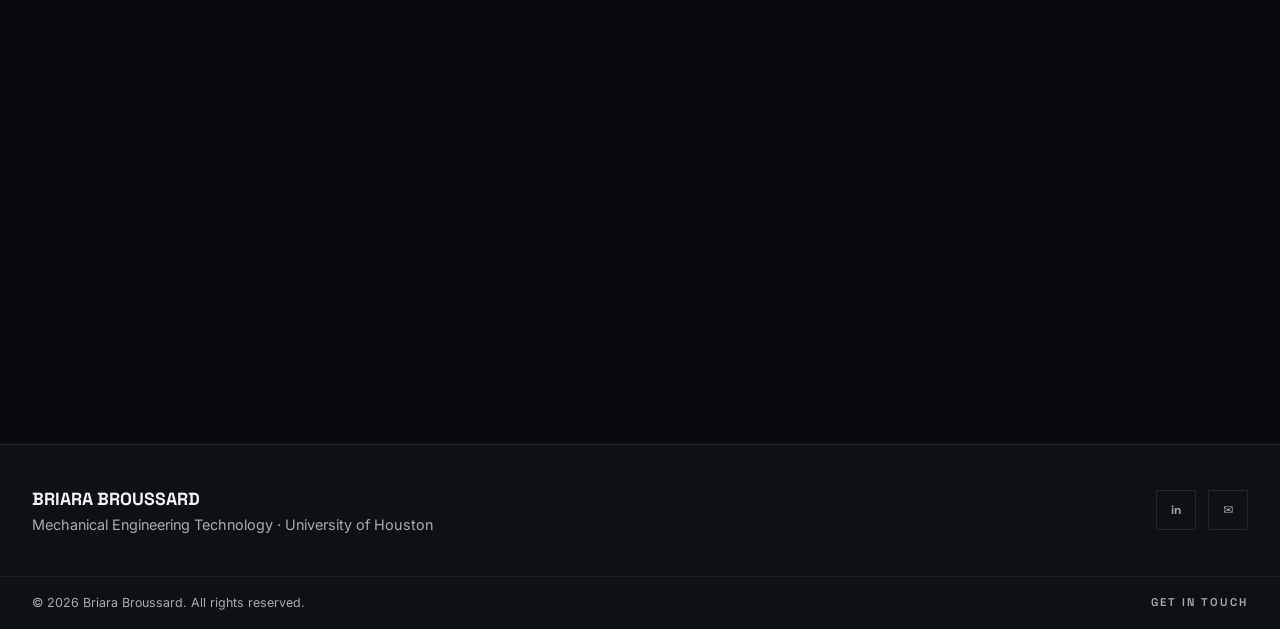
==== commit 6e79260d: "Update index.html" ====
--- a/index.html
+++ b/index.html
@@ -182,6 +182,31 @@
   </div>
 </section>
 
+<!-- CERTIFICATIONS -->
+<section id="certifications" class="section alt">
+  <div class="wrap">
+    <p class="label accent reveal">Certifications & Training</p>
+    <h2 class="reveal">Certification <span class="accent">Gallery</span></h2>
+    <p class="section-intro reveal">
+      Explore my professional certifications and technical training.
+    </p>
+
+    <div class="cert-gallery">
+      <button class="cert-arrow" id="certPrev" aria-label="Previous categories">
+        &larr;
+      </button>
+
+      <div class="cert-track" id="certTrack"></div>
+
+      <button class="cert-arrow" id="certNext" aria-label="Next categories">
+        &rarr;
+      </button>
+    </div>
+
+    <div class="cert-dots" id="certDots"></div>
+  </div>
+</section>
+
 <!-- CONTACT -->
 <section id="contact" class="section">
   <div class="wrap contact-grid">
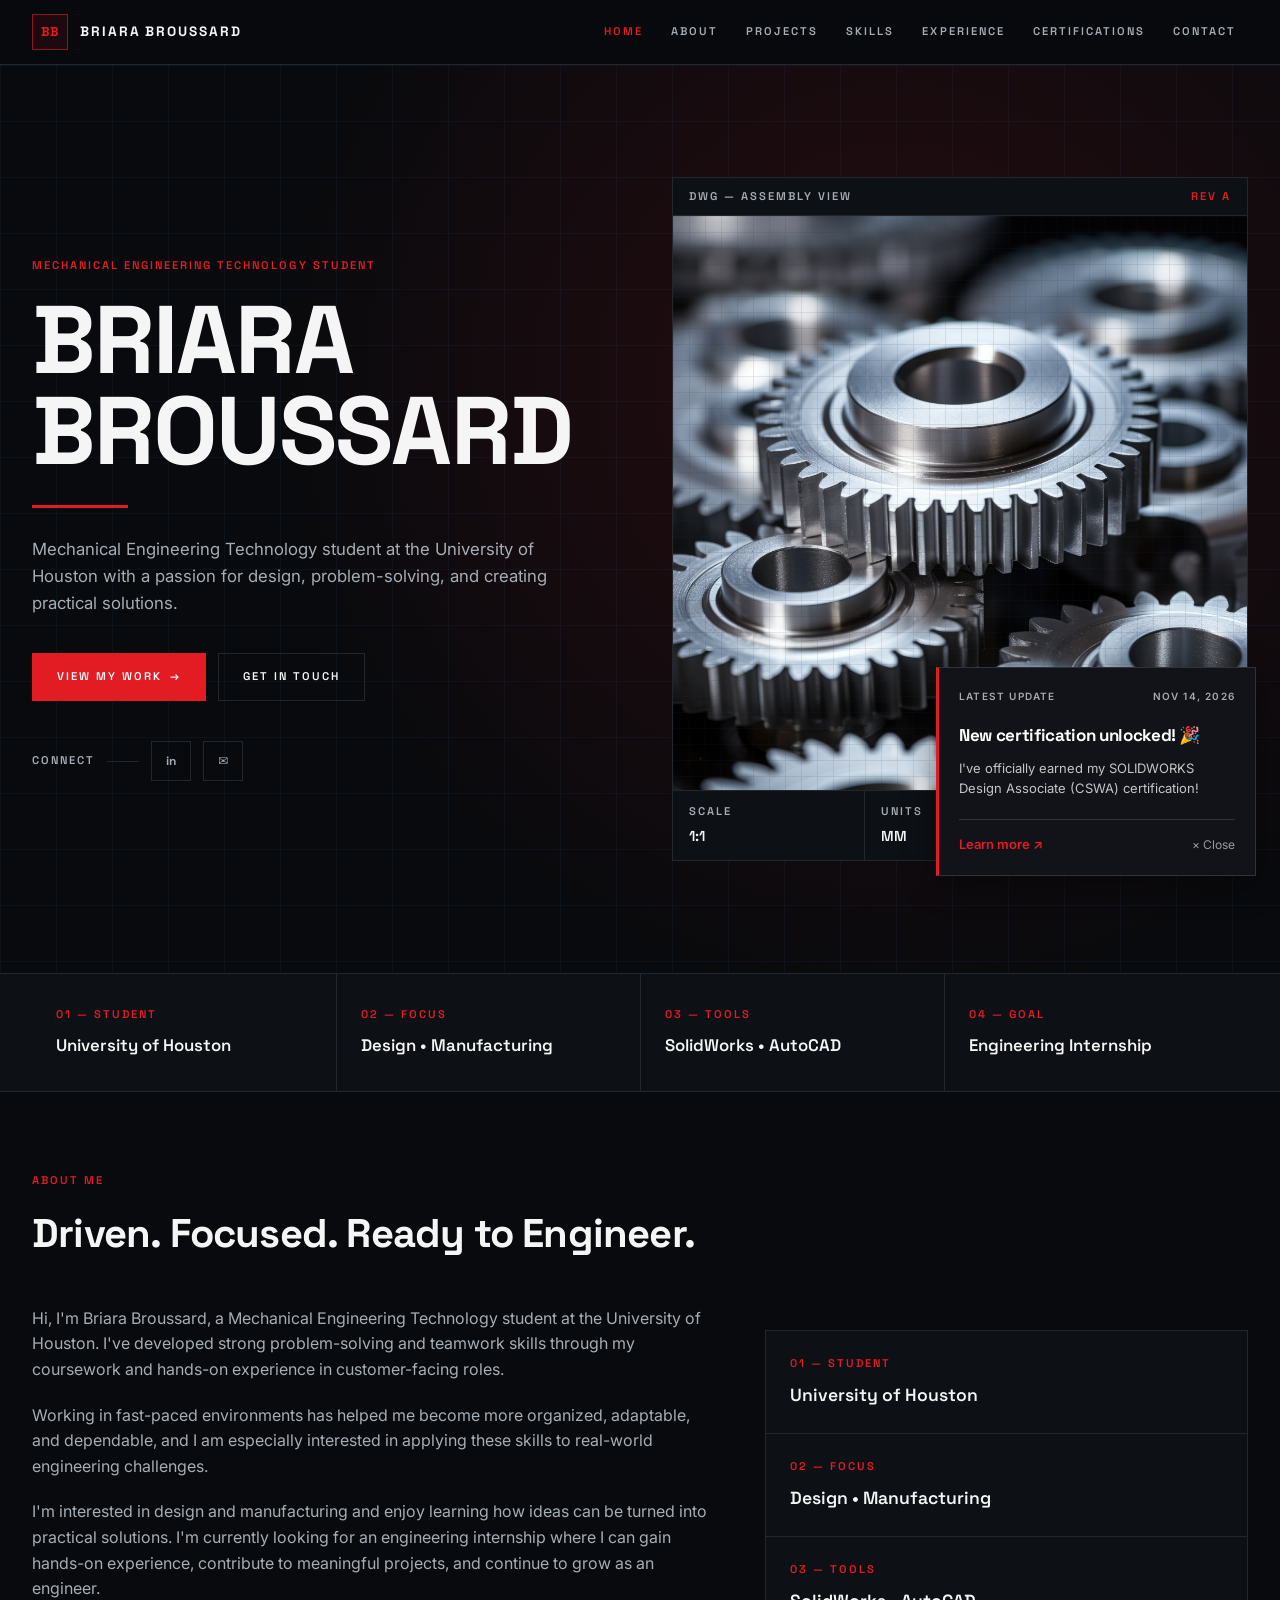
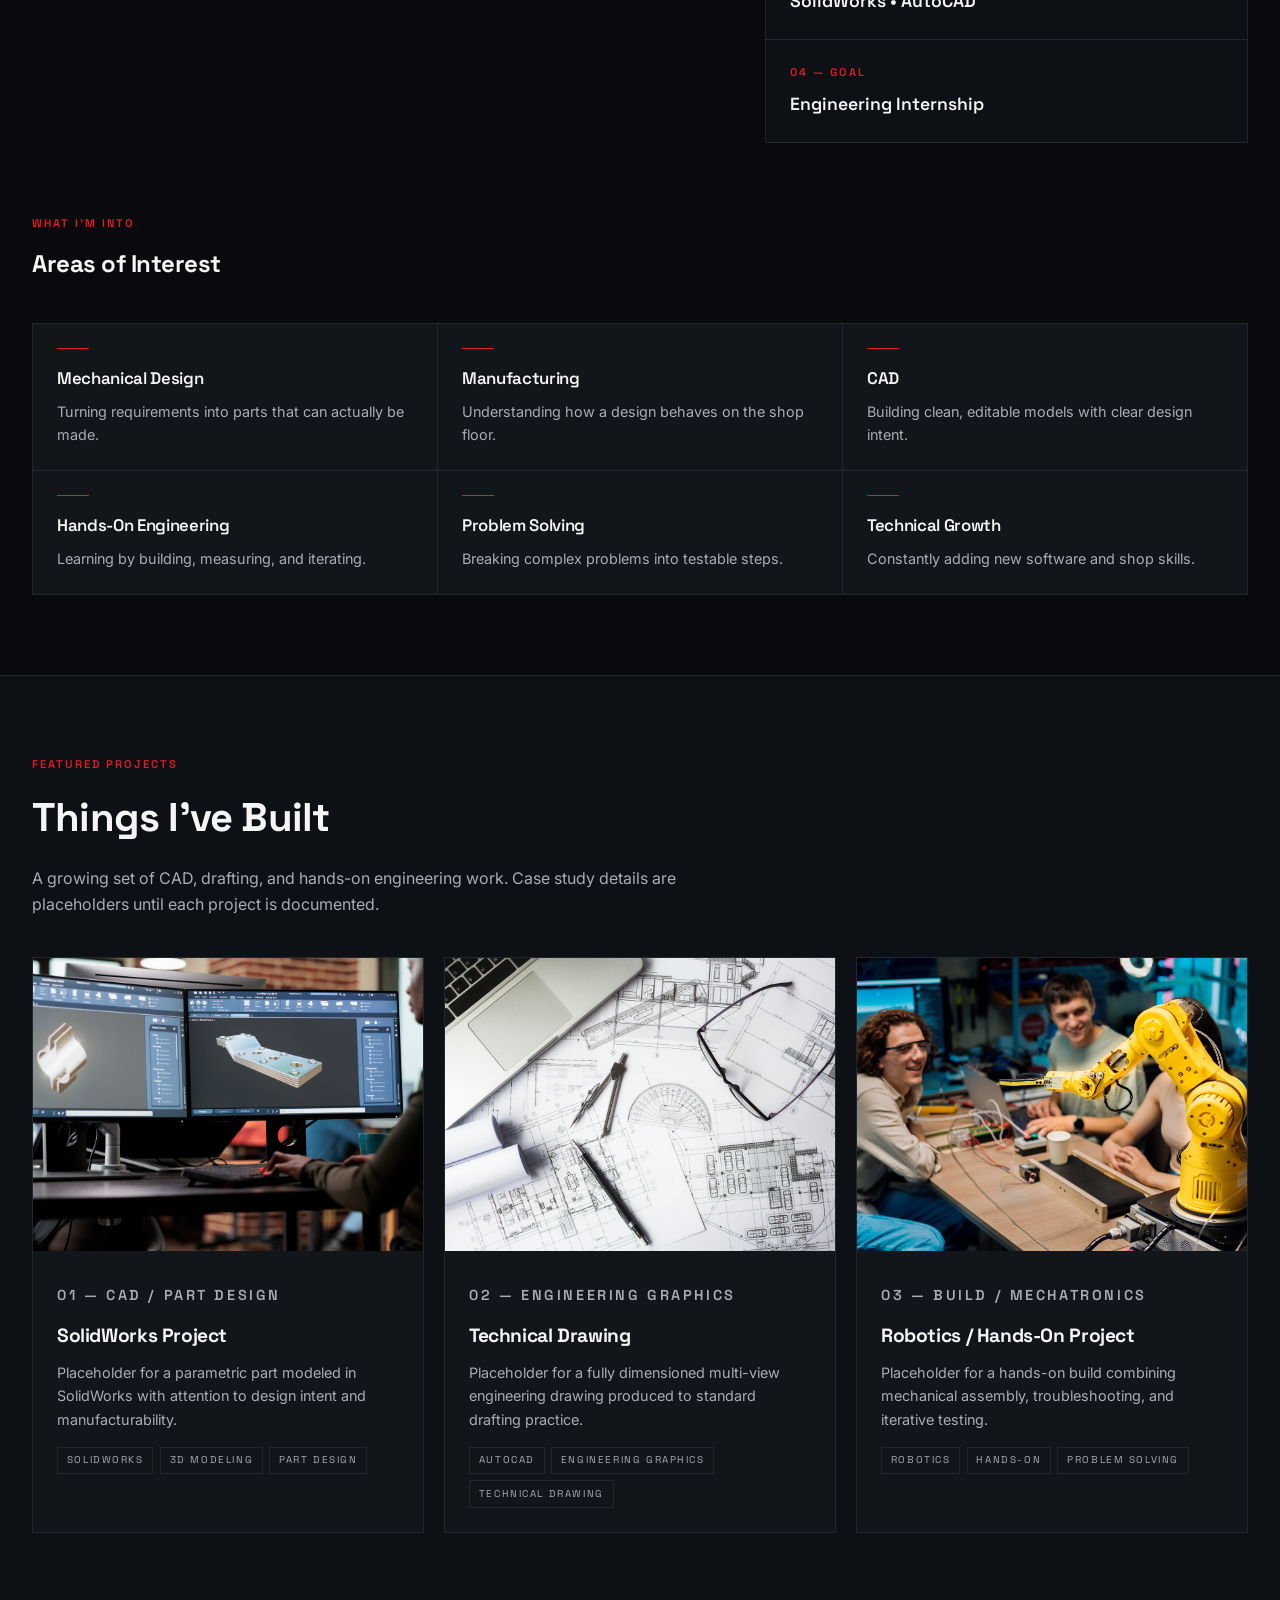
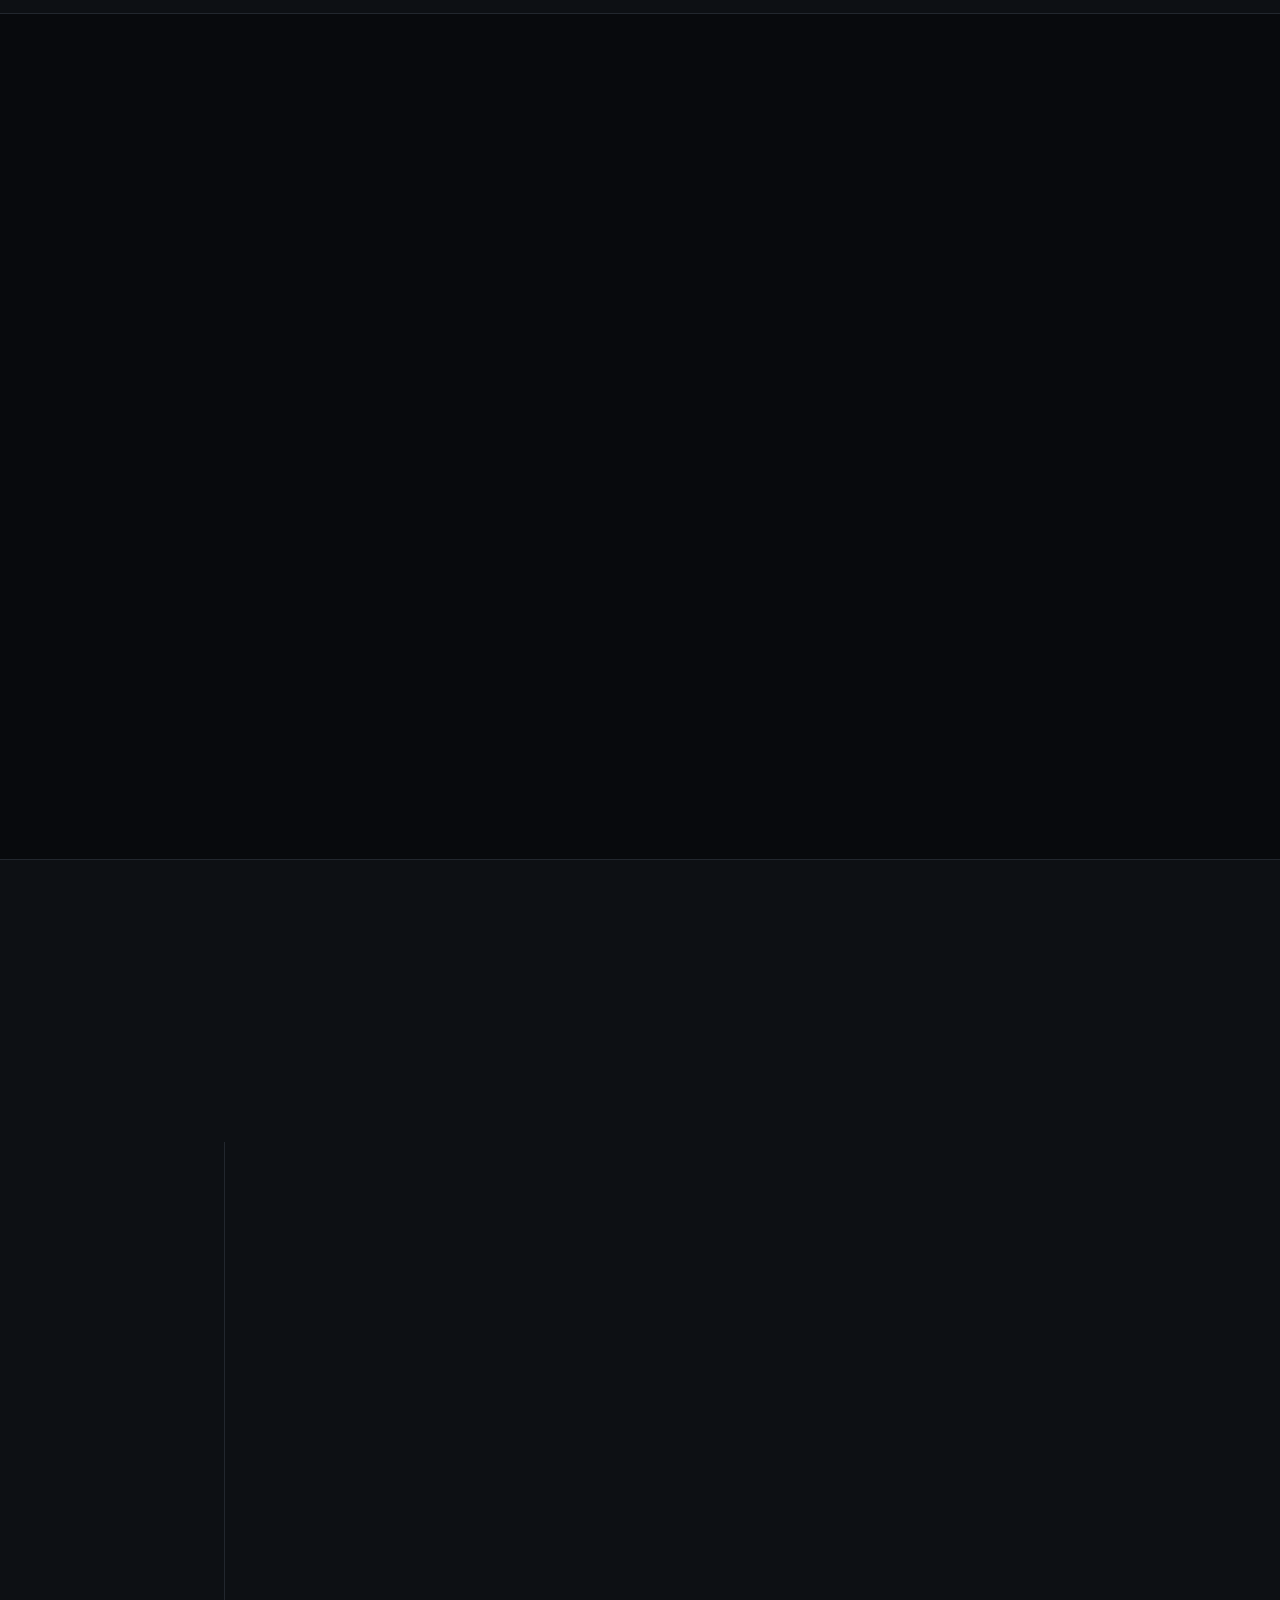
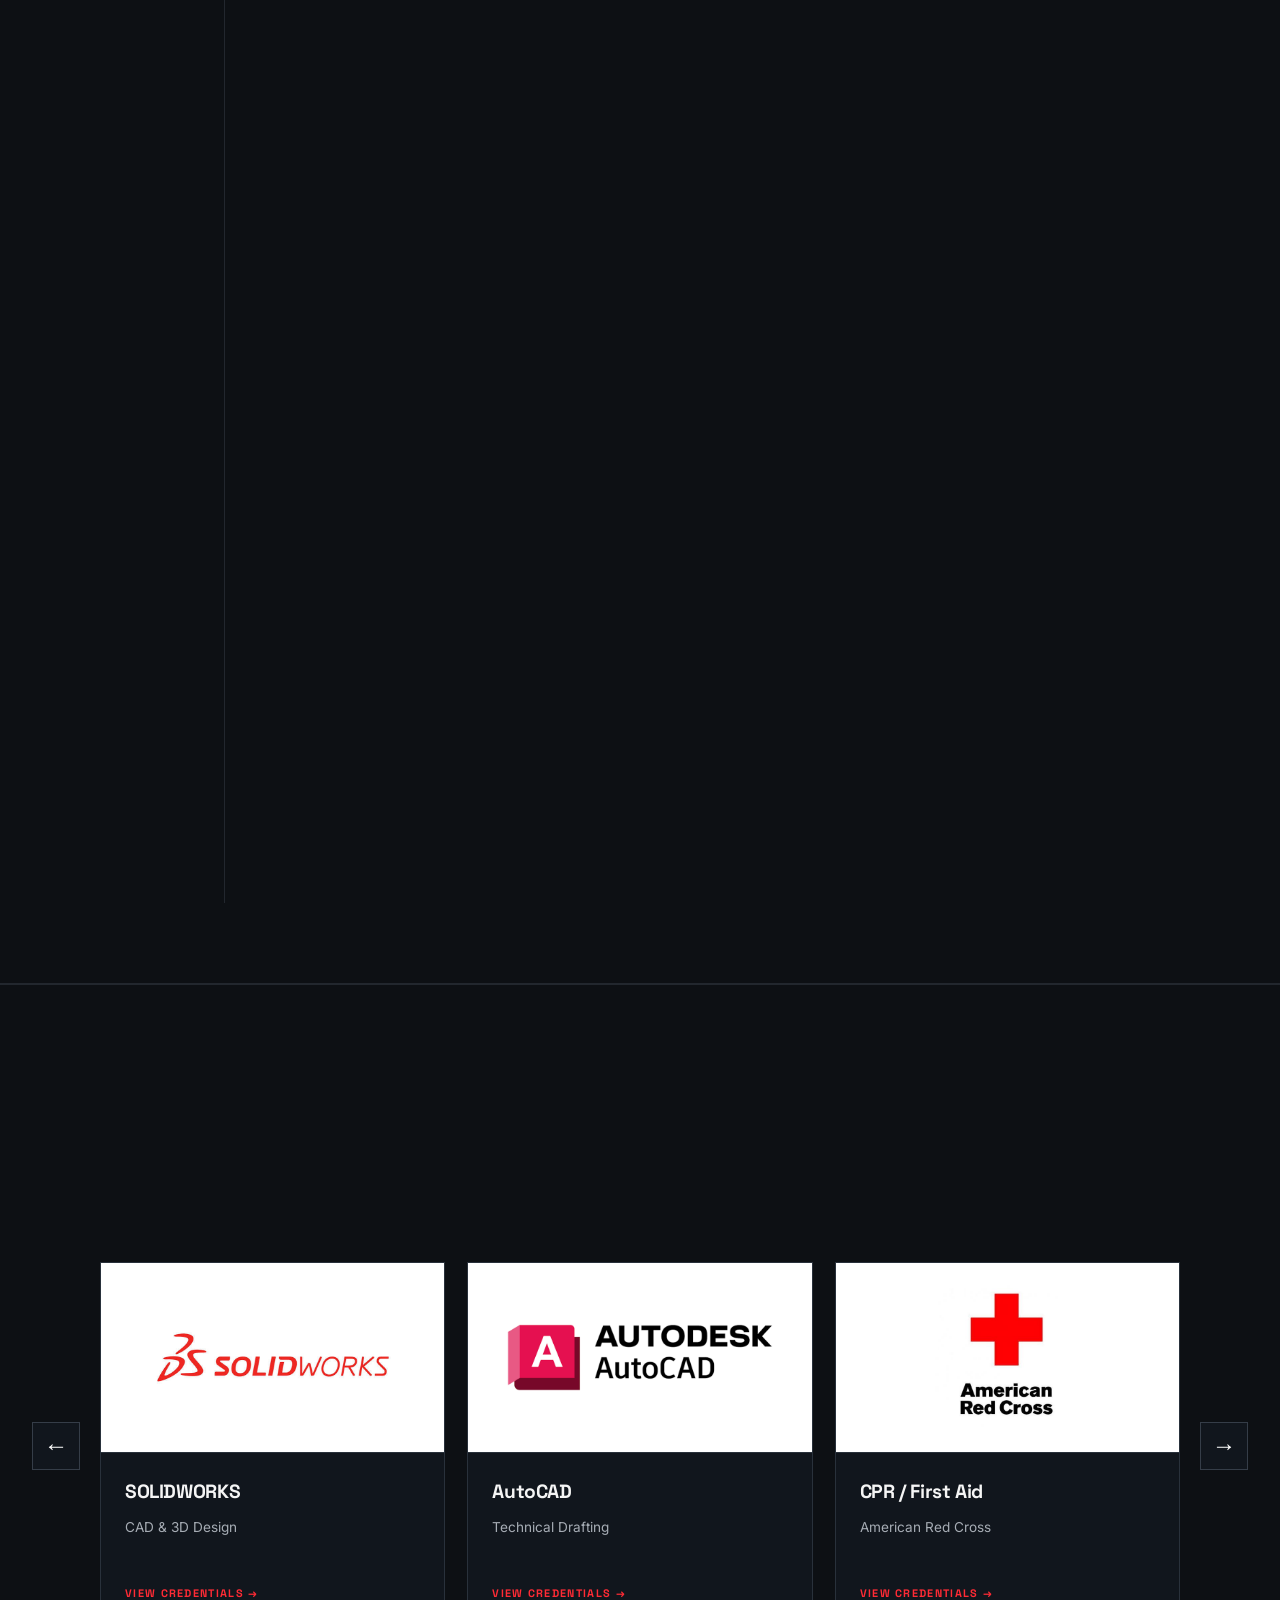
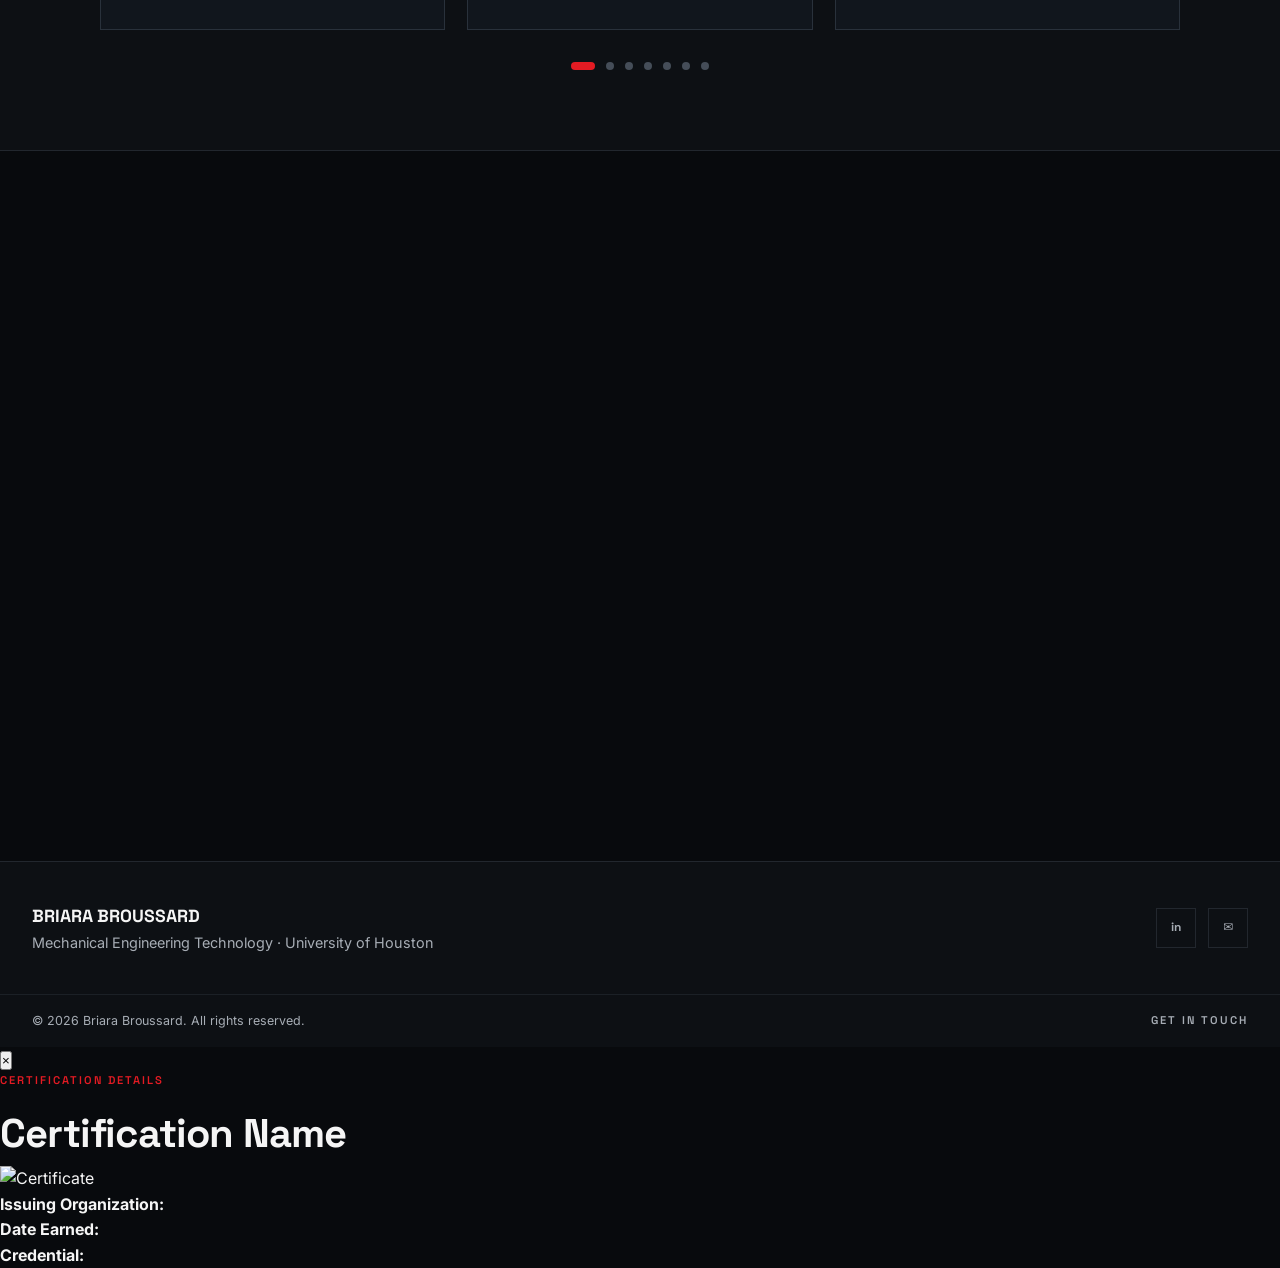
==== commit 3c6bc781: "Update index.html" ====
--- a/index.html
+++ b/index.html
@@ -289,5 +289,30 @@
 
 <script src="script.js" defer></script>
 
+<!-- CERTIFICATION POPUP -->
+<div class="cert-modal" id="certModal" aria-hidden="true">
+  <div class="cert-modal-content" role="dialog" aria-modal="true" aria-labelledby="certModalTitle">
+
+    <button class="cert-modal-close" id="certModalClose" aria-label="Close popup">
+      &times;
+    </button>
+
+    <p class="label accent">CERTIFICATION DETAILS</p>
+
+    <h2 id="certModalTitle">Certification Name</h2>
+
+    <div class="cert-modal-image">
+      <img id="certModalImage" src="" alt="Certificate">
+    </div>
+
+    <div class="cert-modal-details">
+      <p><strong>Issuing Organization:</strong> <span id="certModalIssuer"></span></p>
+      <p><strong>Date Earned:</strong> <span id="certModalDate"></span></p>
+      <p><strong>Credential:</strong> <span id="certModalCredential"></span></p>
+    </div>
+
+  </div>
+</div>
+
 </body>
 </html>
--- a/styles.css
+++ b/styles.css
@@ -652,3 +652,218 @@
     width: 320px;
   }
 }
+
+/* ---------- CERTIFICATION GALLERY ---------- */
+/* ---------- CERTIFICATION GALLERY ---------- */
+
+#certifications {
+  position: relative;
+  overflow: hidden;
+}
+
+#certifications .wrap {
+  position: relative;
+}
+
+#certifications h2 {
+  margin-top: 0.75rem;
+  font-size: clamp(2.2rem, 5vw, 3rem);
+}
+
+#certifications .section-intro {
+  font-size: 1rem;
+  margin-top: 1rem;
+}
+
+.cert-gallery {
+  display: grid;
+  grid-template-columns: 48px minmax(0, 1fr) 48px;
+  align-items: center;
+  gap: 20px;
+  margin-top: 3rem;
+}
+
+.cert-track {
+  display: grid;
+  grid-template-columns: repeat(3, minmax(0, 1fr));
+  gap: 22px;
+  min-width: 0;
+}
+
+.cert-card {
+  min-width: 0;
+  overflow: hidden;
+  background: #11161d;
+  border: 1px solid #29313b;
+  transition: transform 0.25s ease, border-color 0.25s ease;
+}
+
+.cert-card:hover {
+  transform: translateY(-7px);
+  border-color: var(--primary);
+}
+
+.cert-card-top {
+  height: 190px;
+  display: flex;
+  align-items: center;
+  justify-content: center;
+  overflow: hidden;
+  position: relative;
+  background:
+    linear-gradient(135deg, rgba(27, 59, 90, 0.45), transparent 65%),
+    #171d26;
+  border-bottom: 1px solid #29313b;
+}
+
+.cert-card-top::before {
+  content: "";
+  position: absolute;
+  inset: 0;
+  background-image:
+    linear-gradient(rgba(255,255,255,0.035) 1px, transparent 1px),
+    linear-gradient(90deg, rgba(255,255,255,0.035) 1px, transparent 1px);
+  background-size: 22px 22px;
+  pointer-events: none;
+}
+
+.cert-card-top img.cert-logo {
+  position: absolute;
+  inset: 0;
+  z-index: 1;
+  width: 100%;
+  height: 100%;
+  max-width: none;
+  object-fit: contain;
+  box-sizing: border-box;
+  background: #ffffff;
+  padding: 20px;
+  border-radius: 0;
+}
+
+.cert-card-icon {
+  position: relative;
+  display: grid;
+  place-items: center;
+  width: 88px;
+  height: 88px;
+  border: 1px solid rgba(227, 27, 35, 0.65);
+  background: rgba(227, 27, 35, 0.1);
+  color: var(--primary-bright);
+  font-family: var(--font-display);
+  font-size: 1.8rem;
+  font-weight: 700;
+}
+
+.cert-card-body {
+  padding: 24px;
+}
+
+.cert-card-body h3 {
+  margin: 0;
+  font-size: 1.2rem;
+}
+
+.cert-card-body p {
+  min-height: 48px;
+  margin-top: 10px;
+  color: var(--muted);
+  font-size: 0.85rem;
+  line-height: 1.6;
+}
+
+.cert-view {
+  display: inline-flex;
+  align-items: center;
+  gap: 8px;
+  margin-top: 20px;
+  color: var(--primary-bright);
+  font-family: var(--font-display);
+  font-size: 0.68rem;
+  font-weight: 700;
+  letter-spacing: 0.12em;
+}
+
+.cert-view:hover {
+  color: #fff;
+}
+
+.cert-arrow {
+  display: grid;
+  place-items: center;
+  width: 48px;
+  height: 48px;
+  border: 1px solid #353d48;
+  background: #11161d;
+  color: #fff;
+  font-size: 1.5rem;
+  cursor: pointer;
+}
+
+.cert-arrow:hover {
+  background: var(--primary);
+  border-color: var(--primary);
+}
+
+.cert-dots {
+  display: flex;
+  justify-content: center;
+  align-items: center;
+  gap: 11px;
+  margin-top: 2rem;
+}
+
+.cert-dot {
+  width: 8px;
+  height: 8px;
+  padding: 0;
+  border: 0;
+  border-radius: 50%;
+  background: #454d58;
+  cursor: pointer;
+}
+
+.cert-dot.active {
+  width: 24px;
+  border-radius: 10px;
+  background: var(--primary);
+}
+
+@media (max-width: 900px) {
+  .cert-track {
+    grid-template-columns: repeat(2, minmax(0, 1fr));
+  }
+
+  .cert-card:nth-child(n+3) {
+    display: none;
+  }
+}
+
+@media (max-width: 600px) {
+  .cert-gallery {
+    grid-template-columns: 34px minmax(0, 1fr) 34px;
+    gap: 8px;
+  }
+
+  .cert-track {
+    grid-template-columns: 1fr;
+  }
+
+  .cert-card:nth-child(n+2) {
+    display: none;
+  }
+
+  .cert-card-top {
+    height: 145px;
+  }
+
+  .cert-card-body {
+    padding: 20px;
+  }
+
+  .cert-arrow {
+    width: 34px;
+    height: 40px;
+    font-size: 1.2rem;
+  }
+}
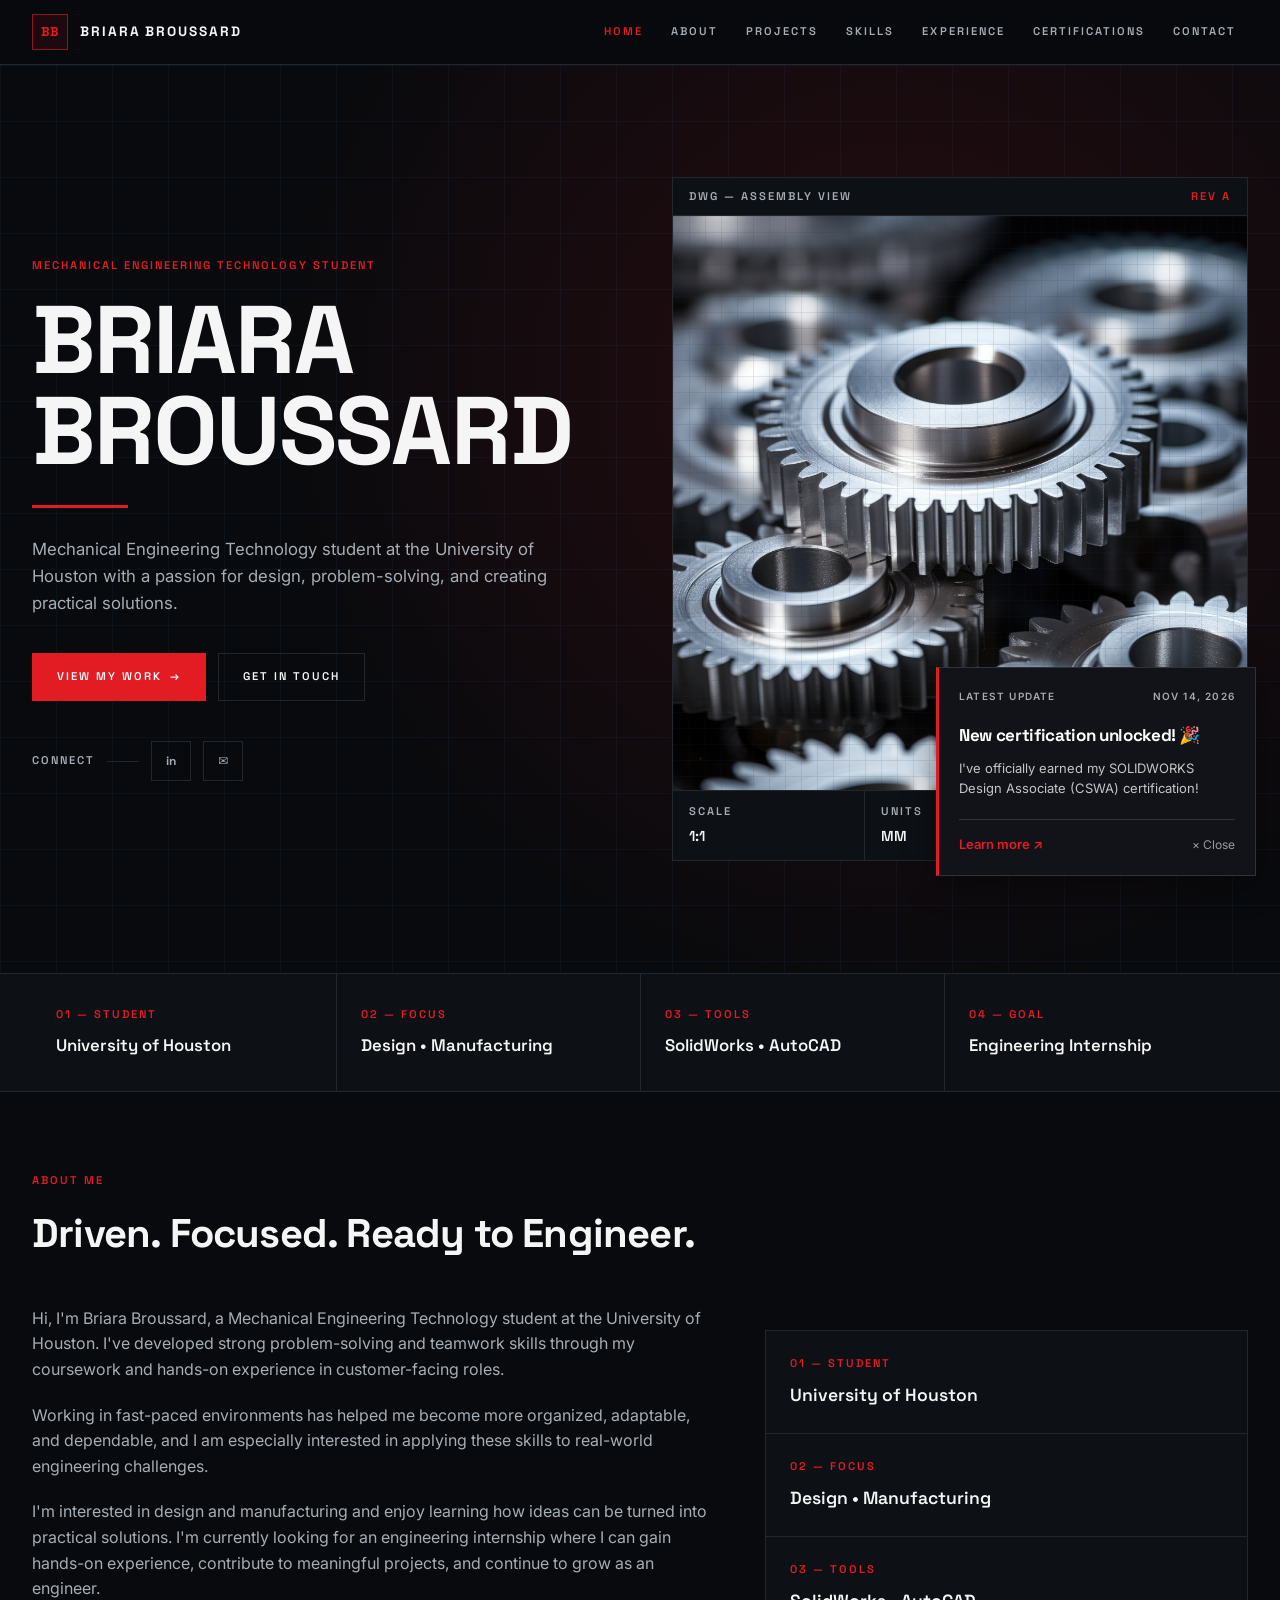
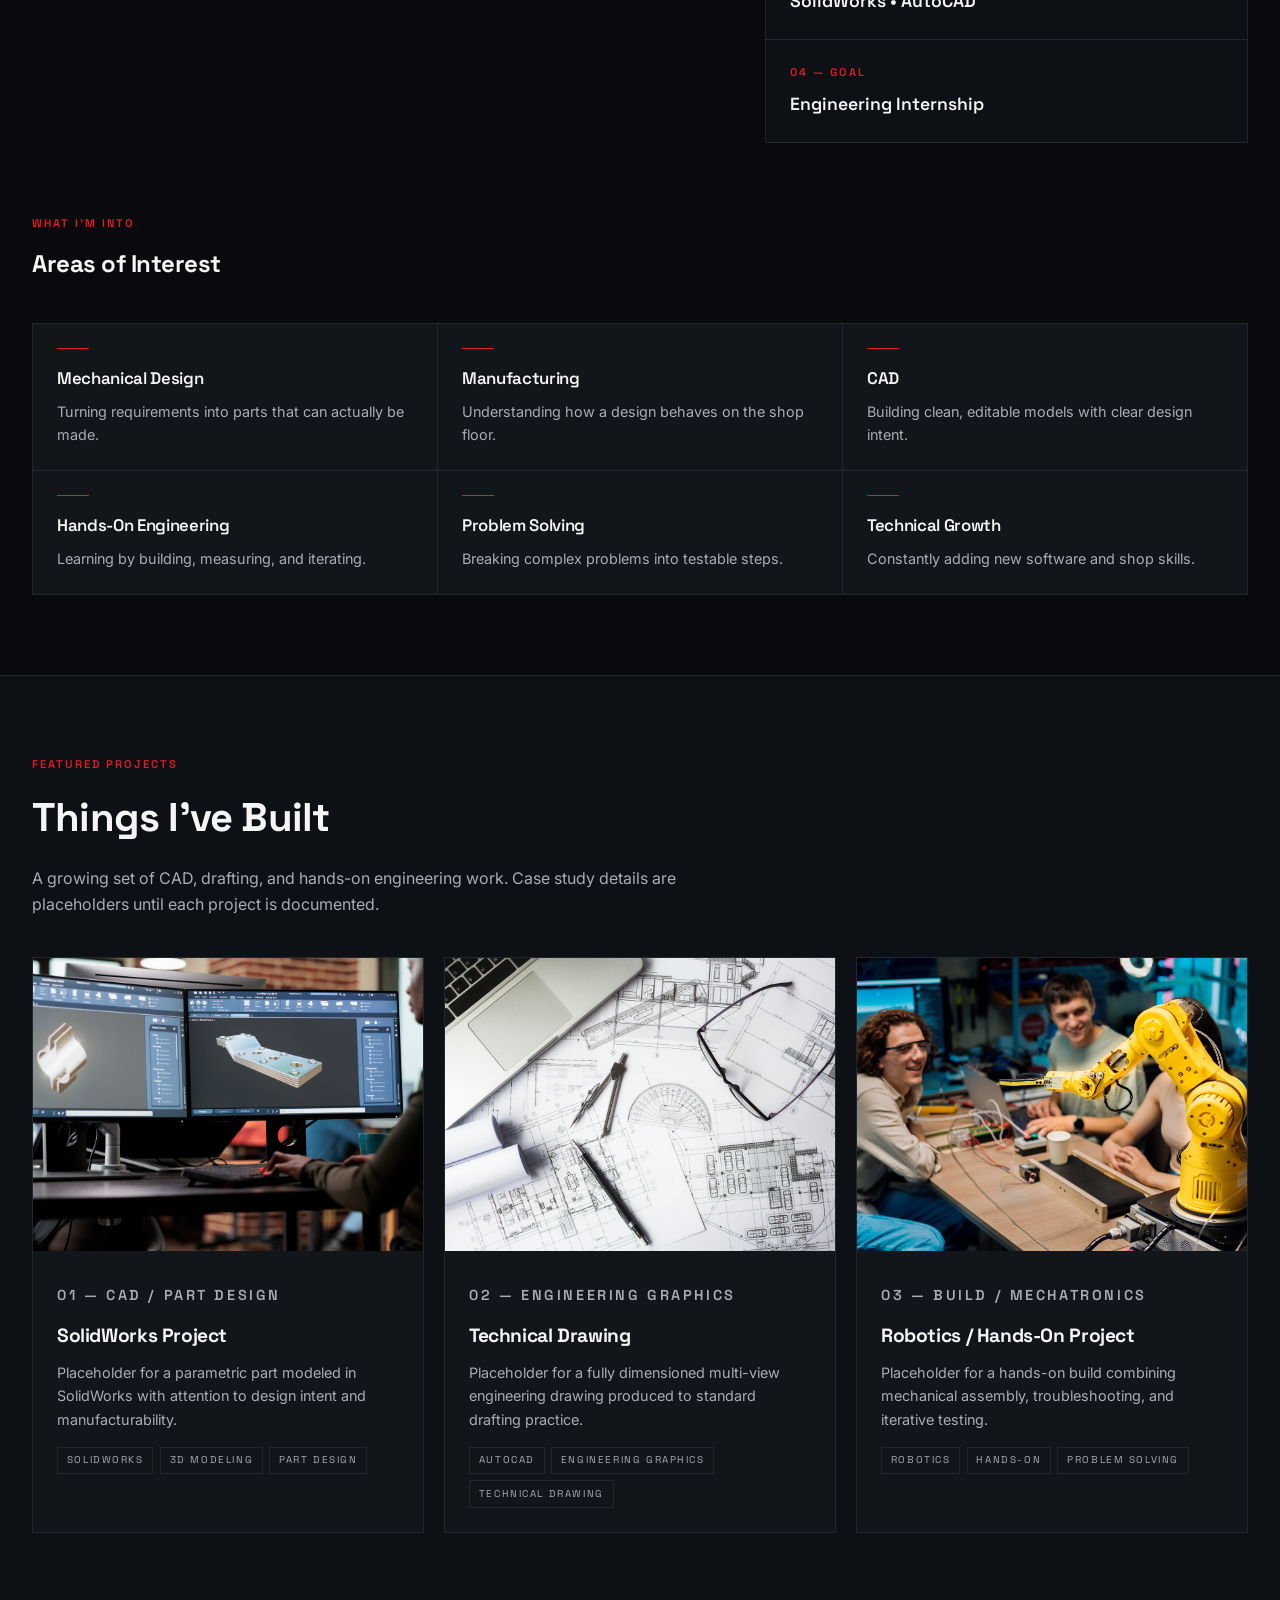
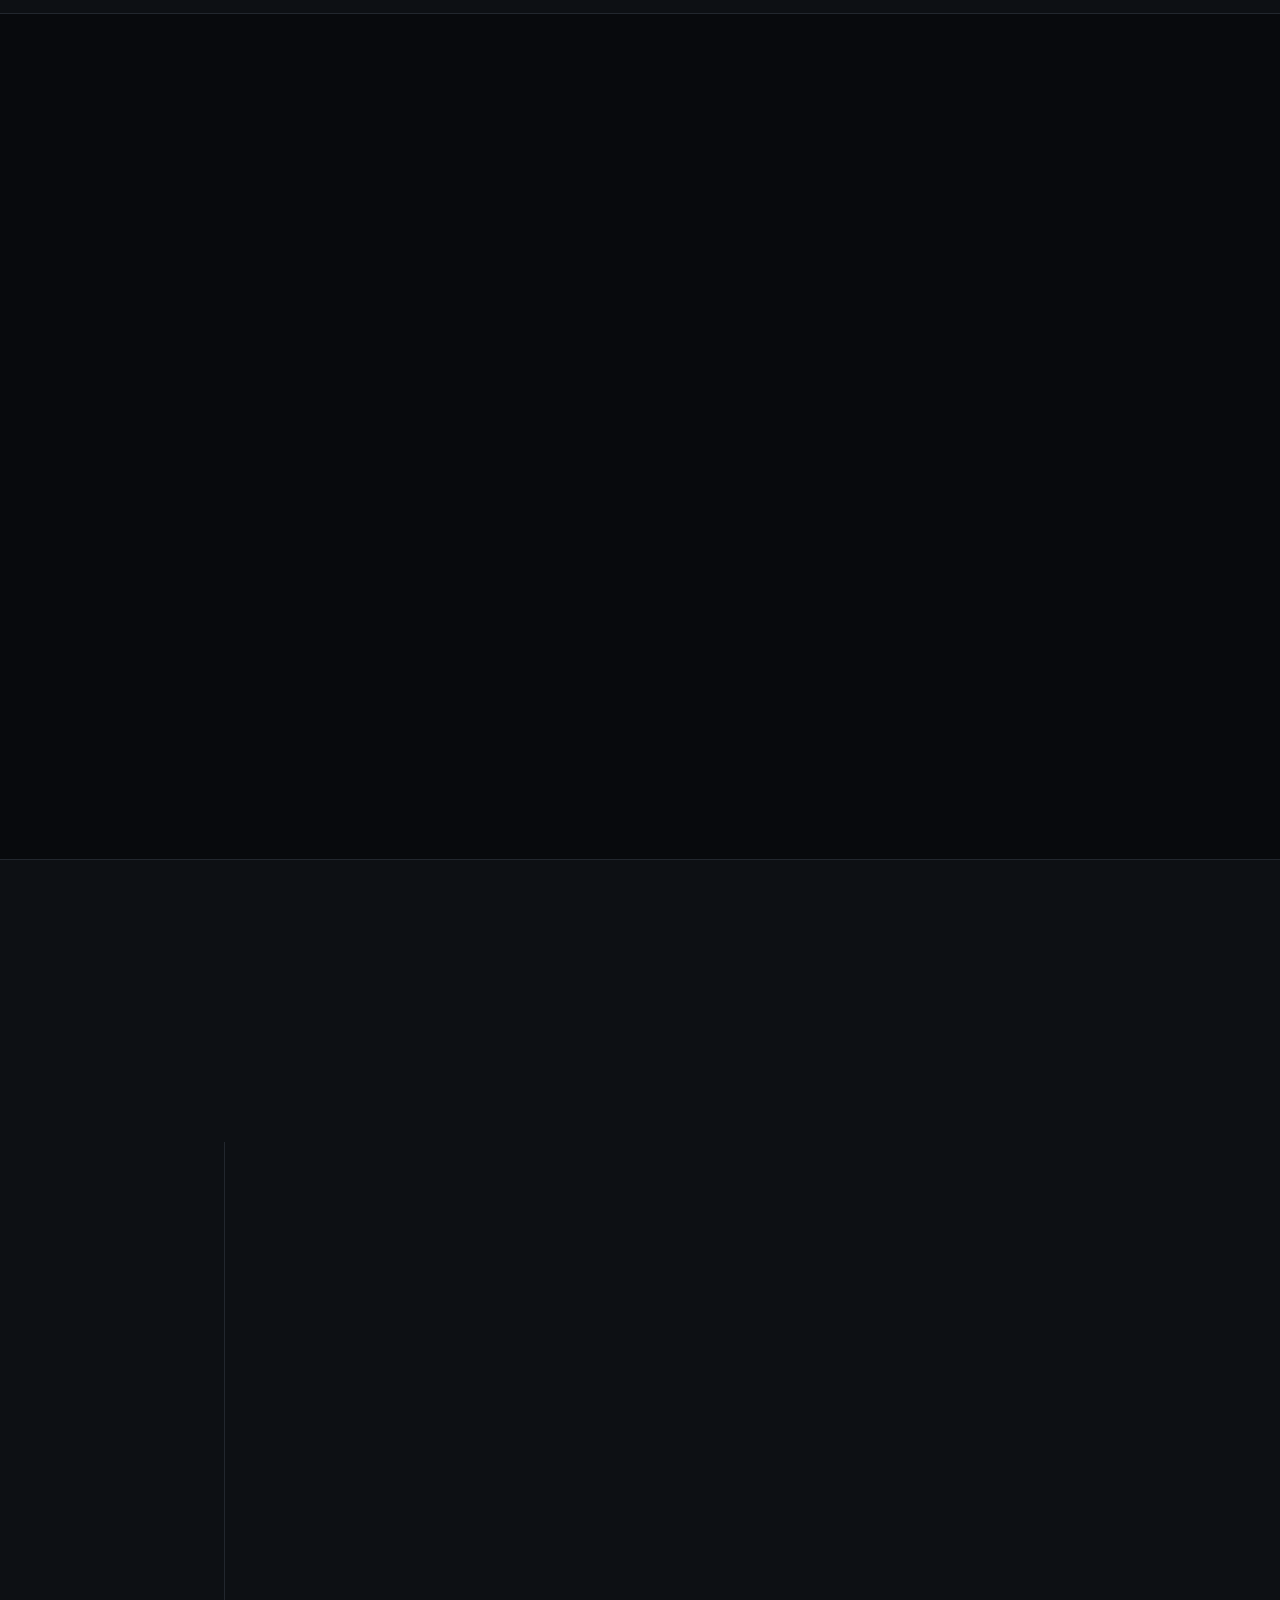
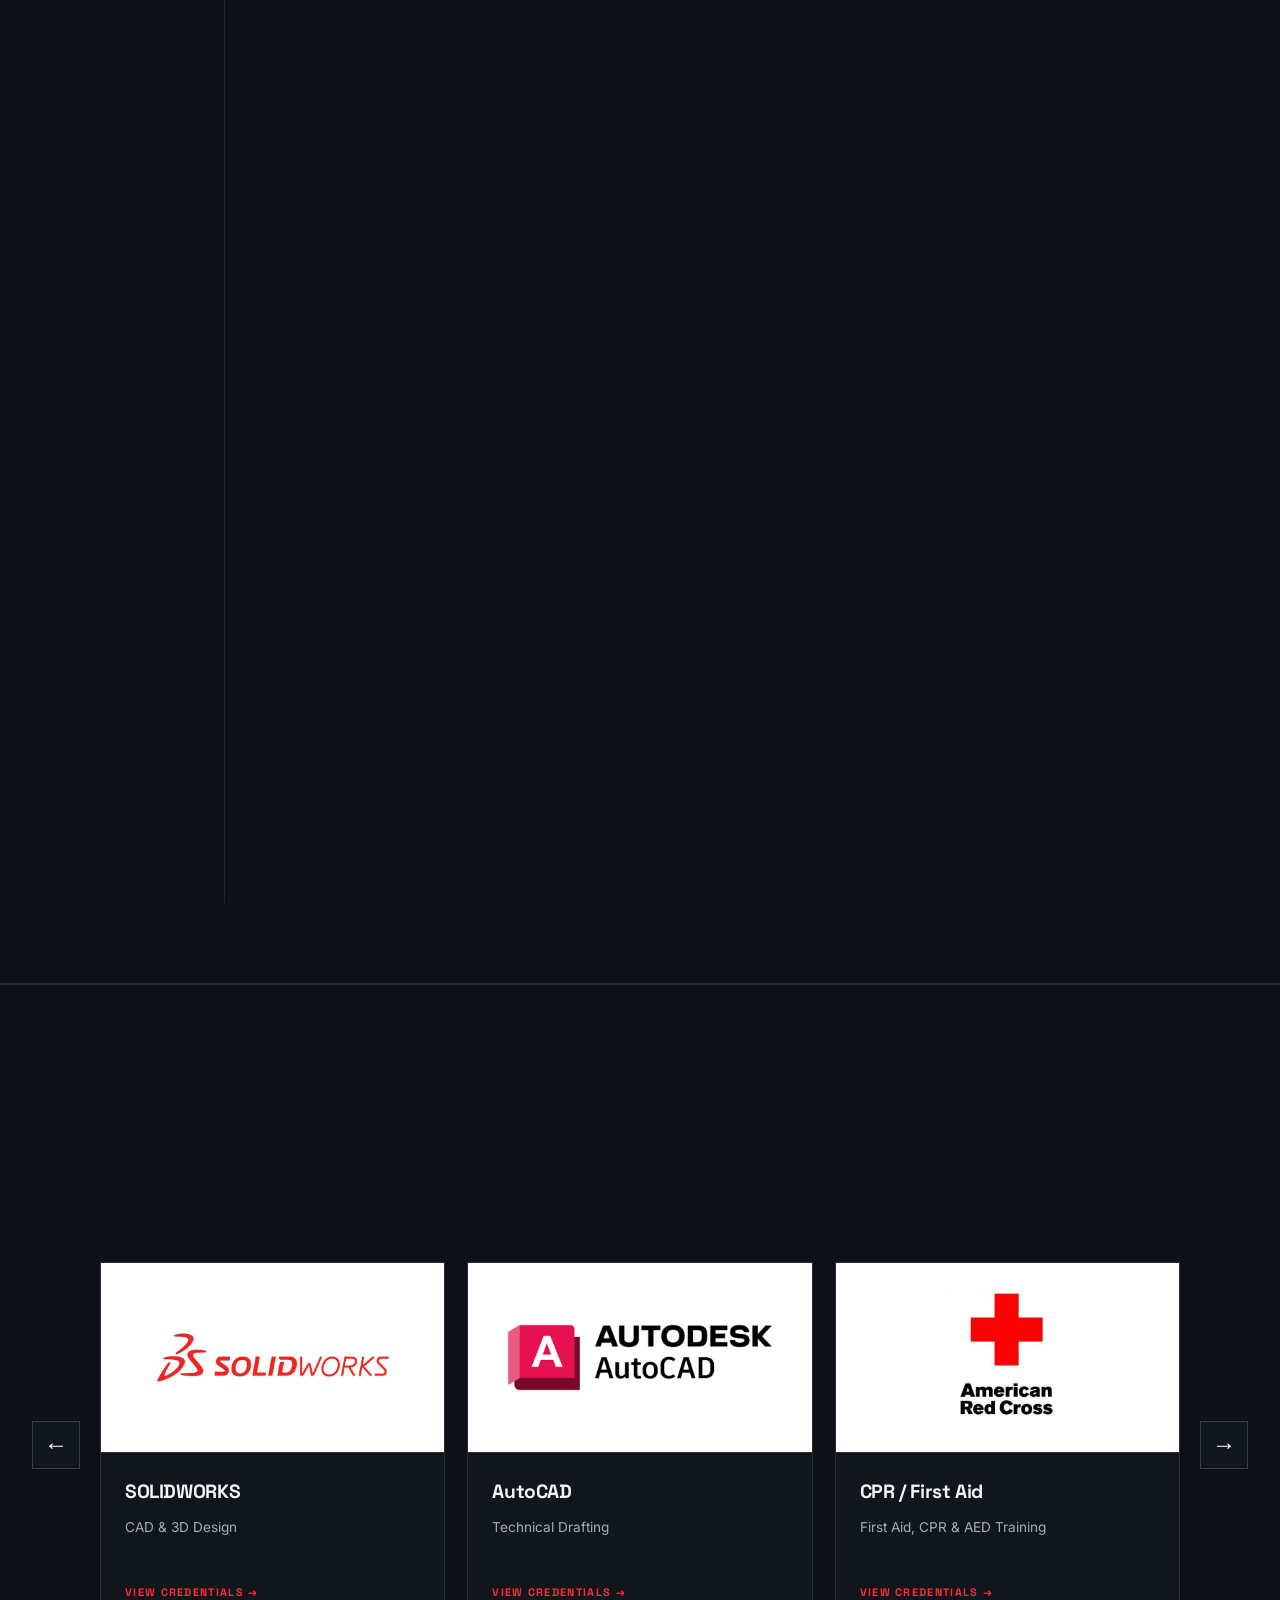
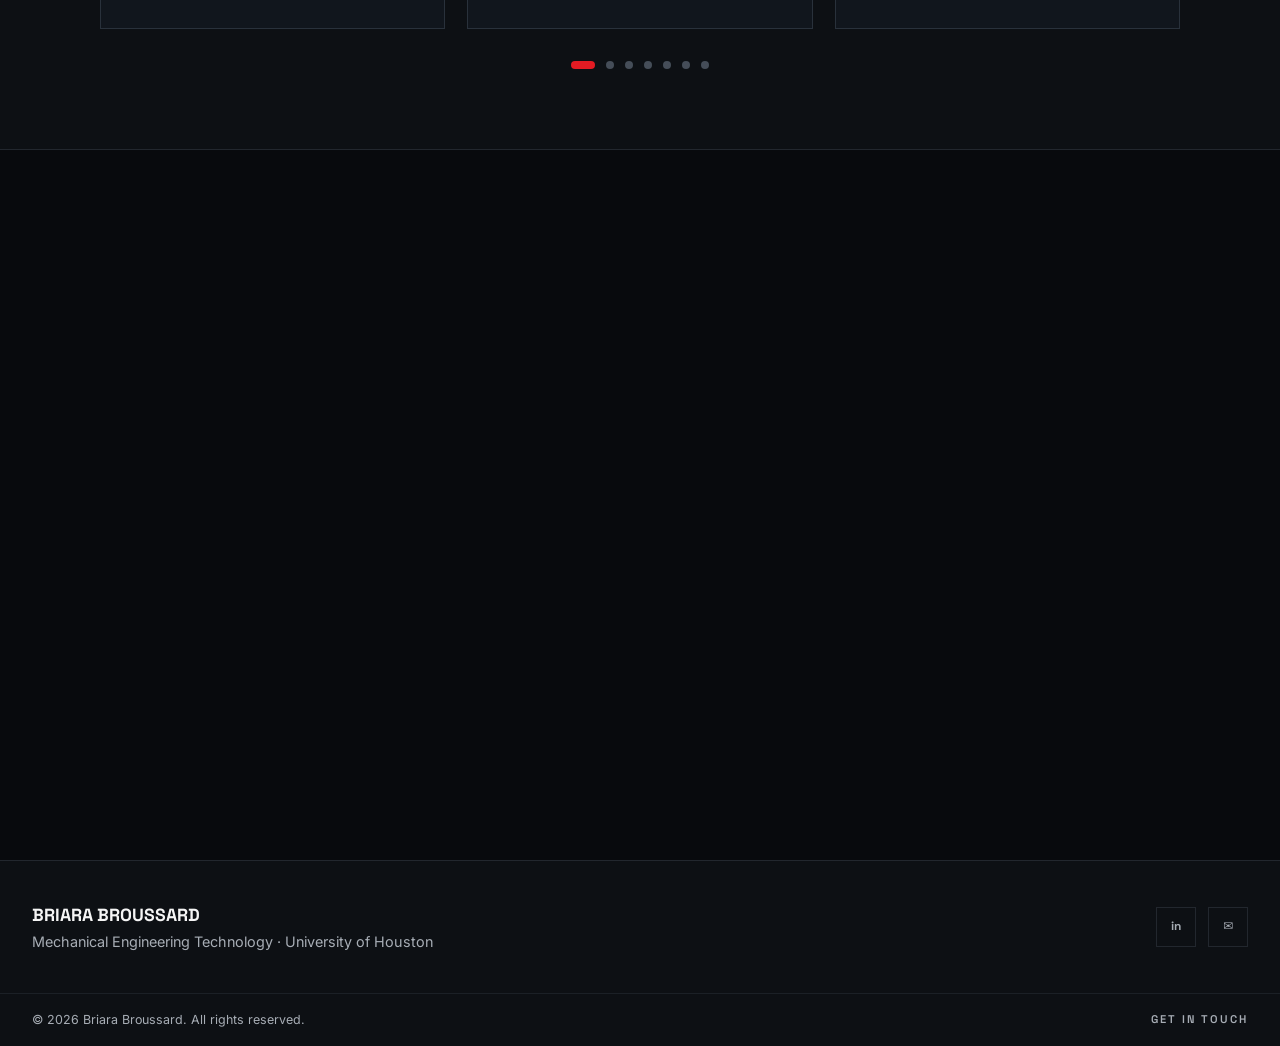
==== commit 5f41d52c: "Update index.html" ====
--- a/index.html
+++ b/index.html
@@ -301,15 +301,15 @@
 
     <h2 id="certModalTitle">Certification Name</h2>
 
-    <div class="cert-modal-image">
-      <img id="certModalImage" src="" alt="Certificate">
-    </div>
-
-    <div class="cert-modal-details">
-      <p><strong>Issuing Organization:</strong> <span id="certModalIssuer"></span></p>
-      <p><strong>Date Earned:</strong> <span id="certModalDate"></span></p>
-      <p><strong>Credential:</strong> <span id="certModalCredential"></span></p>
-    </div>
+  <div class="cert-modal-image" id="certModalImage">
+  <img id="certModalImagePreview" src="" alt="Certificate">
+</div>
+
+<div class="cert-modal-details" id="certModalDetails">
+  <p><strong>Issuing Organization:</strong> <span id="certModalIssuer"></span></p>
+  <p><strong>Date Earned:</strong> <span id="certModalDate"></span></p>
+  <p><strong>Credential:</strong> <span id="certModalCredential"></span></p>
+</div>
 
   </div>
 </div>
--- a/styles.css
+++ b/styles.css
@@ -777,11 +777,21 @@
   align-items: center;
   gap: 8px;
   margin-top: 20px;
+  padding: 0;
+  border: none;
+  background: transparent;
   color: var(--primary-bright);
   font-family: var(--font-display);
   font-size: 0.68rem;
   font-weight: 700;
   letter-spacing: 0.12em;
+  cursor: pointer;
+  transition: color 0.2s ease, transform 0.2s ease;
+}
+
+.cert-view:hover {
+  color: #fff;
+  transform: translateX(4px);
 }
 
 .cert-view:hover {
@@ -867,3 +877,112 @@
     font-size: 1.2rem;
   }
 }
+
+/* ---------- CERTIFICATION POPUP ---------- */
+
+.cert-modal {
+  display: none;
+  position: fixed;
+  inset: 0;
+  z-index: 9999;
+  align-items: center;
+  justify-content: center;
+  padding: 24px;
+  background: rgba(0, 0, 0, 0.85);
+  backdrop-filter: blur(8px);
+}
+
+.cert-modal.open {
+  display: flex;
+}
+
+.cert-modal-content {
+  position: relative;
+  width: 100%;
+  max-width: 850px;
+  max-height: 90vh;
+  overflow-y: auto;
+  padding: 40px;
+  background: #10151c;
+  border: 1px solid #303b49;
+  box-shadow: 0 20px 70px rgba(0, 0, 0, 0.5);
+  animation: certModalEnter 0.3s ease;
+}
+
+@keyframes certModalEnter {
+  from {
+    opacity: 0;
+    transform: translateY(20px) scale(0.98);
+  }
+  to {
+    opacity: 1;
+    transform: translateY(0) scale(1);
+  }
+}
+
+.cert-modal-close {
+  position: absolute;
+  top: 15px;
+  right: 20px;
+  width: 40px;
+  height: 40px;
+  border: 1px solid #394452;
+  background: #171e27;
+  color: #fff;
+  font-size: 28px;
+  cursor: pointer;
+}
+
+.cert-modal-close:hover {
+  background: var(--primary);
+  border-color: var(--primary);
+}
+
+.cert-modal-content h2 {
+  margin: 12px 0 25px;
+  font-size: clamp(1.8rem, 4vw, 2.5rem);
+}
+
+.cert-modal-image {
+  display: flex;
+  justify-content: center;
+  align-items: center;
+  min-height: 300px;
+  padding: 20px;
+  background: #ffffff;
+  border: 1px solid #303b49;
+}
+
+.cert-modal-image img {
+  display: block;
+  width: 100%;
+  max-height: 500px;
+  object-fit: contain;
+}
+
+.cert-modal-details {
+  display: grid;
+  gap: 12px;
+  margin-top: 25px;
+  color: var(--muted);
+  font-size: 0.9rem;
+}
+
+.cert-modal-details strong {
+  color: #fff;
+}
+
+@media (max-width: 600px) {
+  .cert-modal {
+    padding: 12px;
+  }
+
+  .cert-modal-content {
+    padding: 28px 18px;
+  }
+
+  .cert-modal-image {
+    min-height: 180px;
+    padding: 10px;
+  }
+}
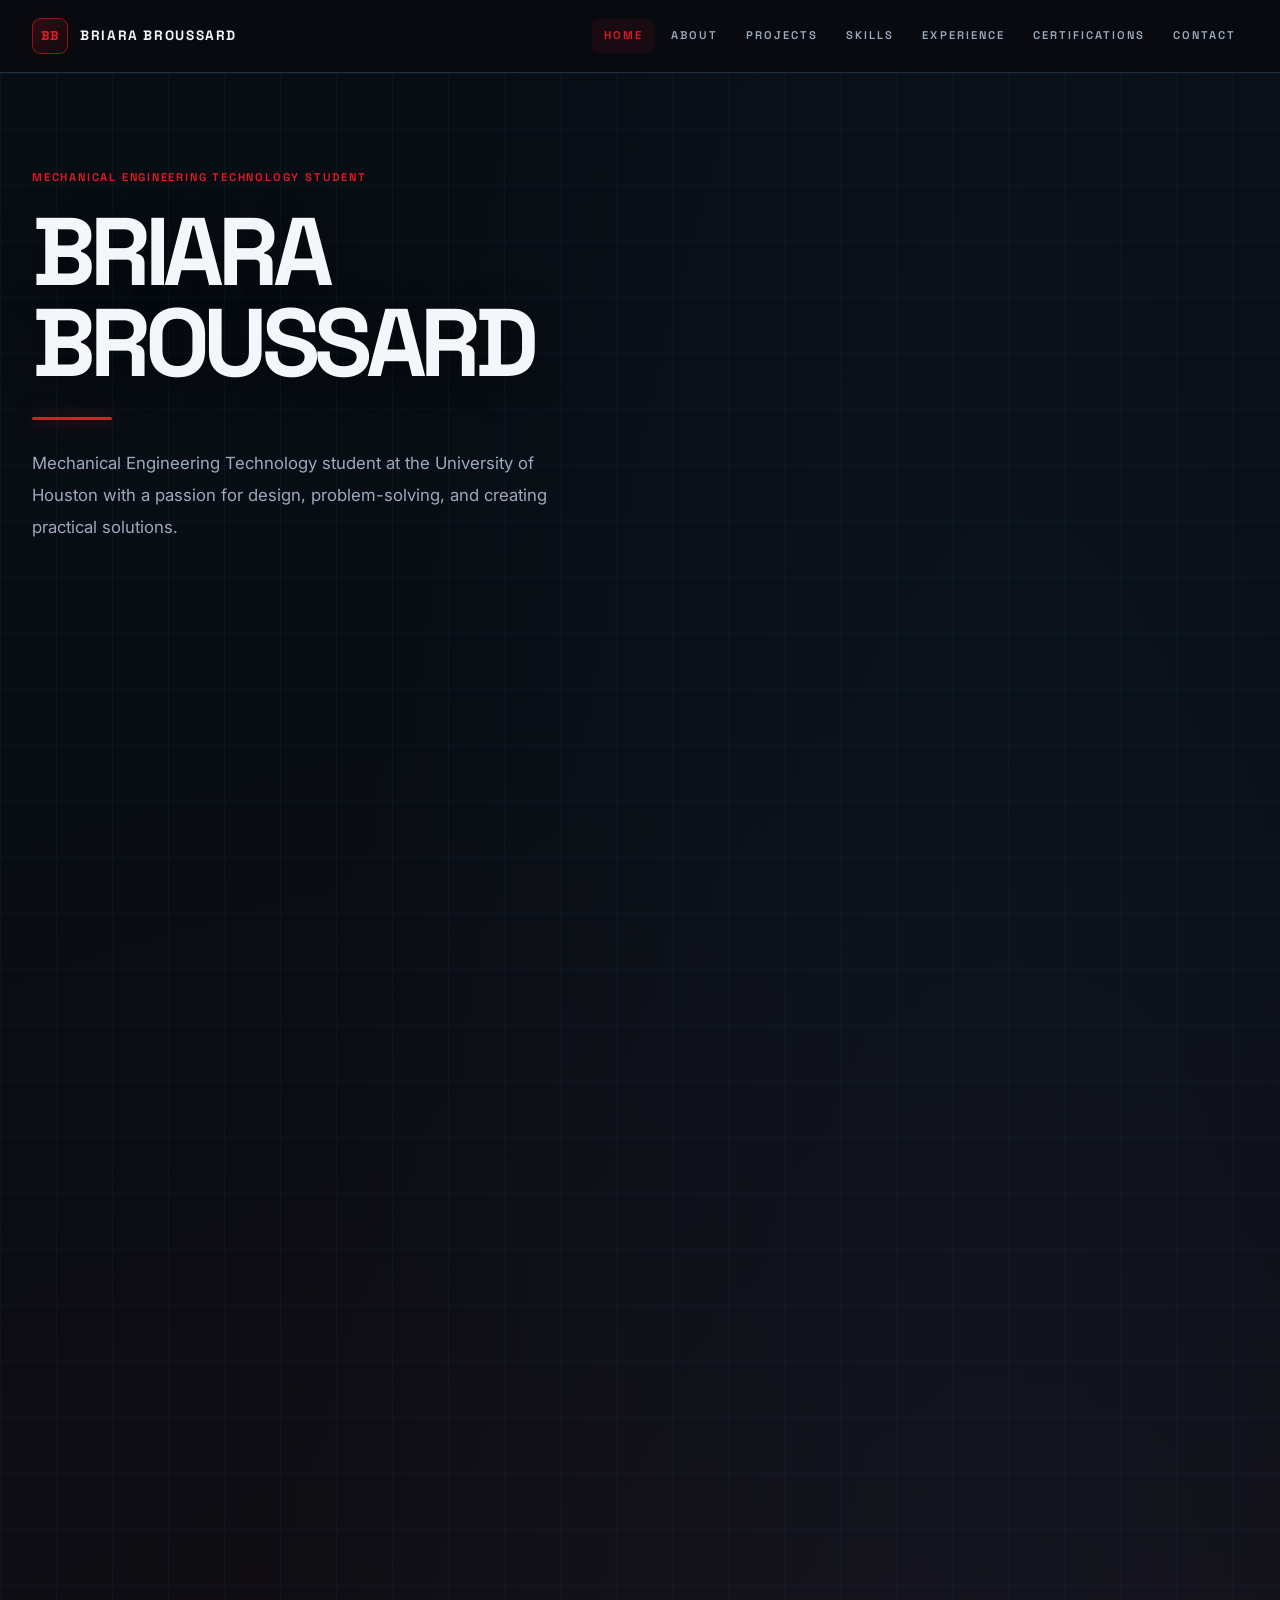
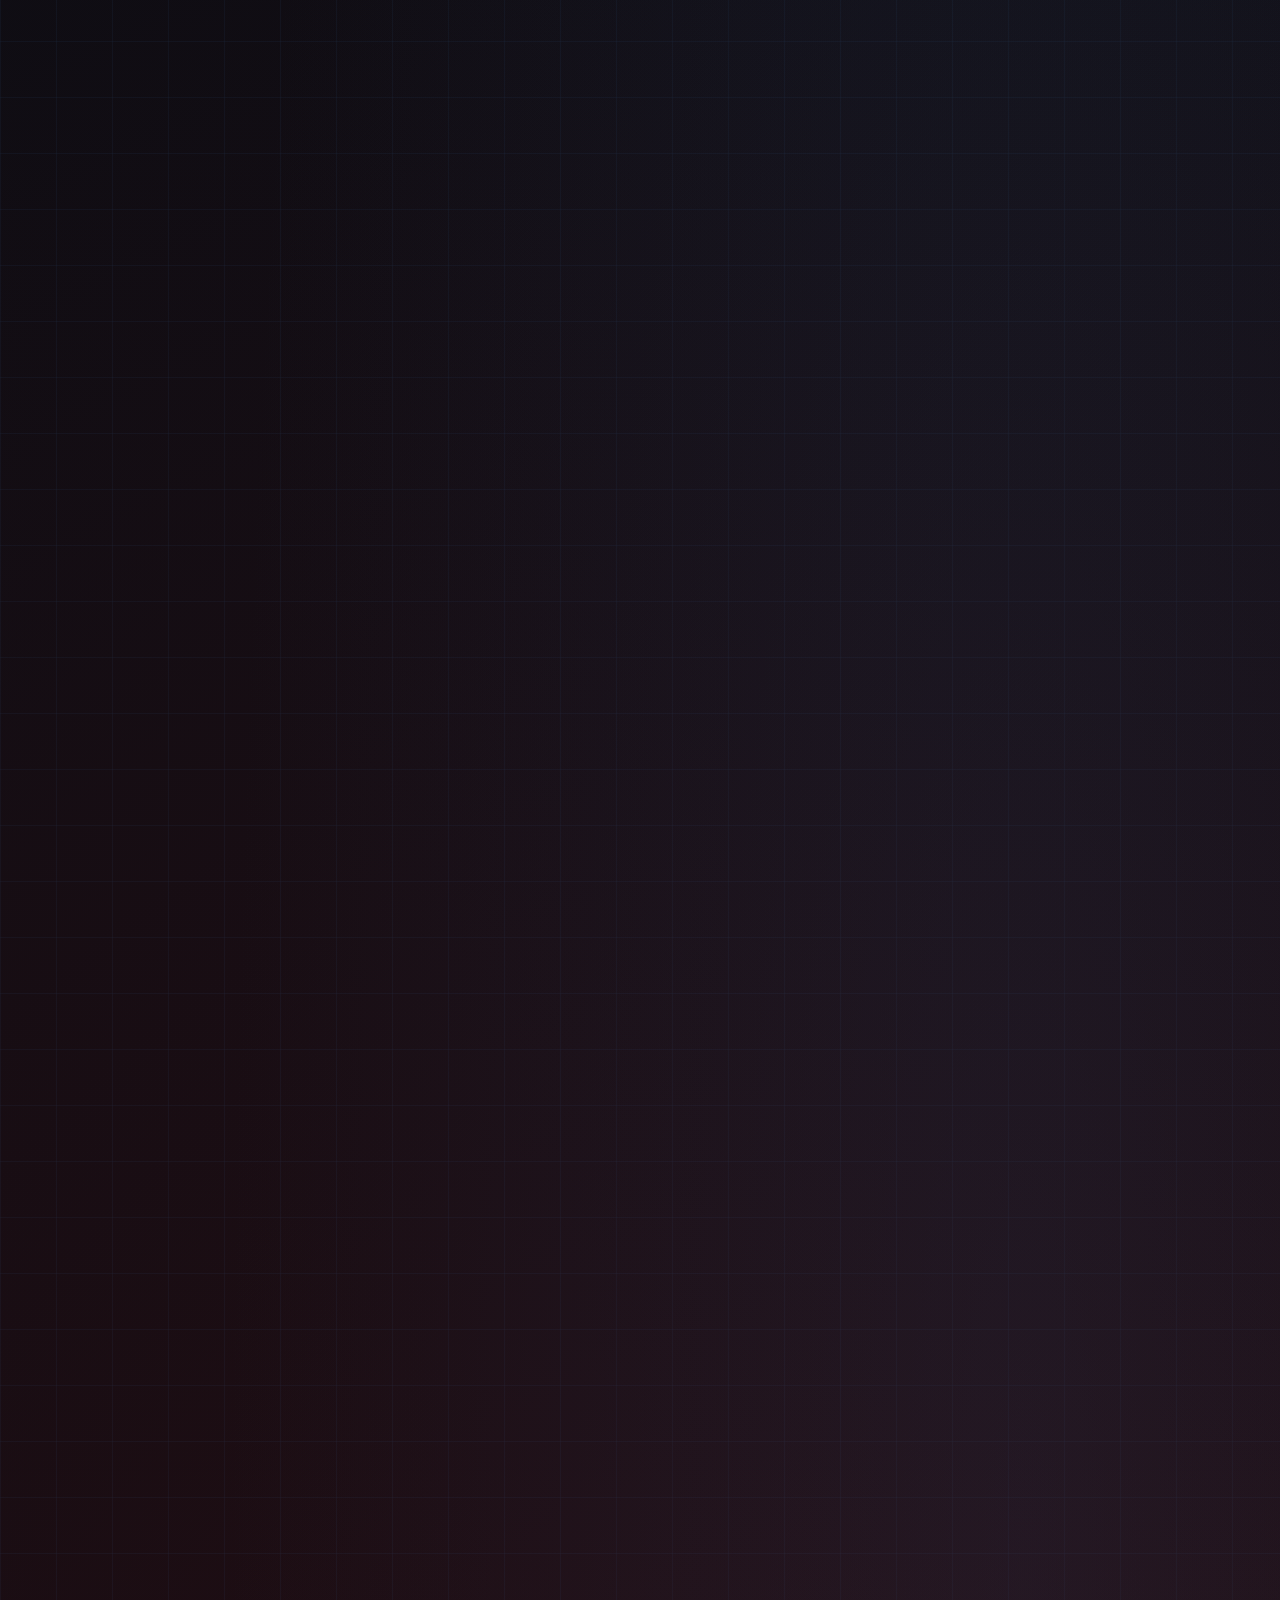
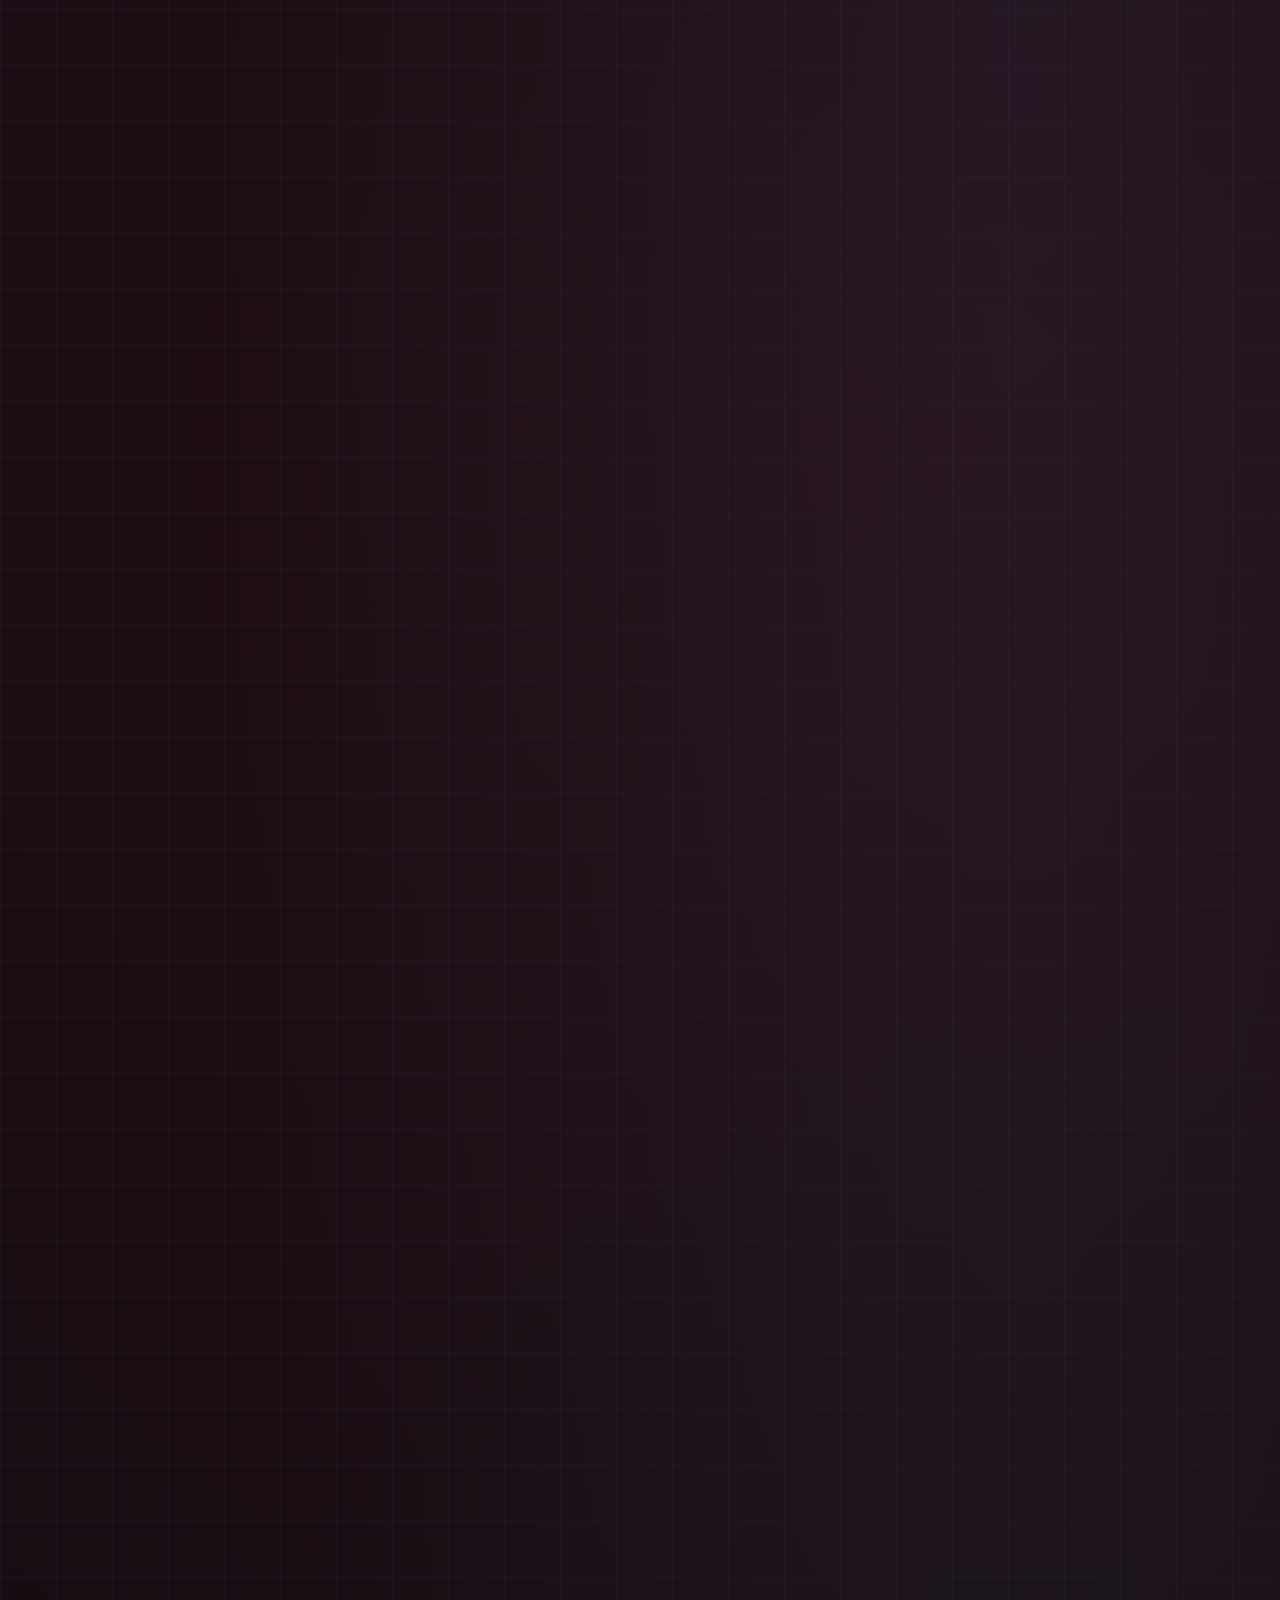
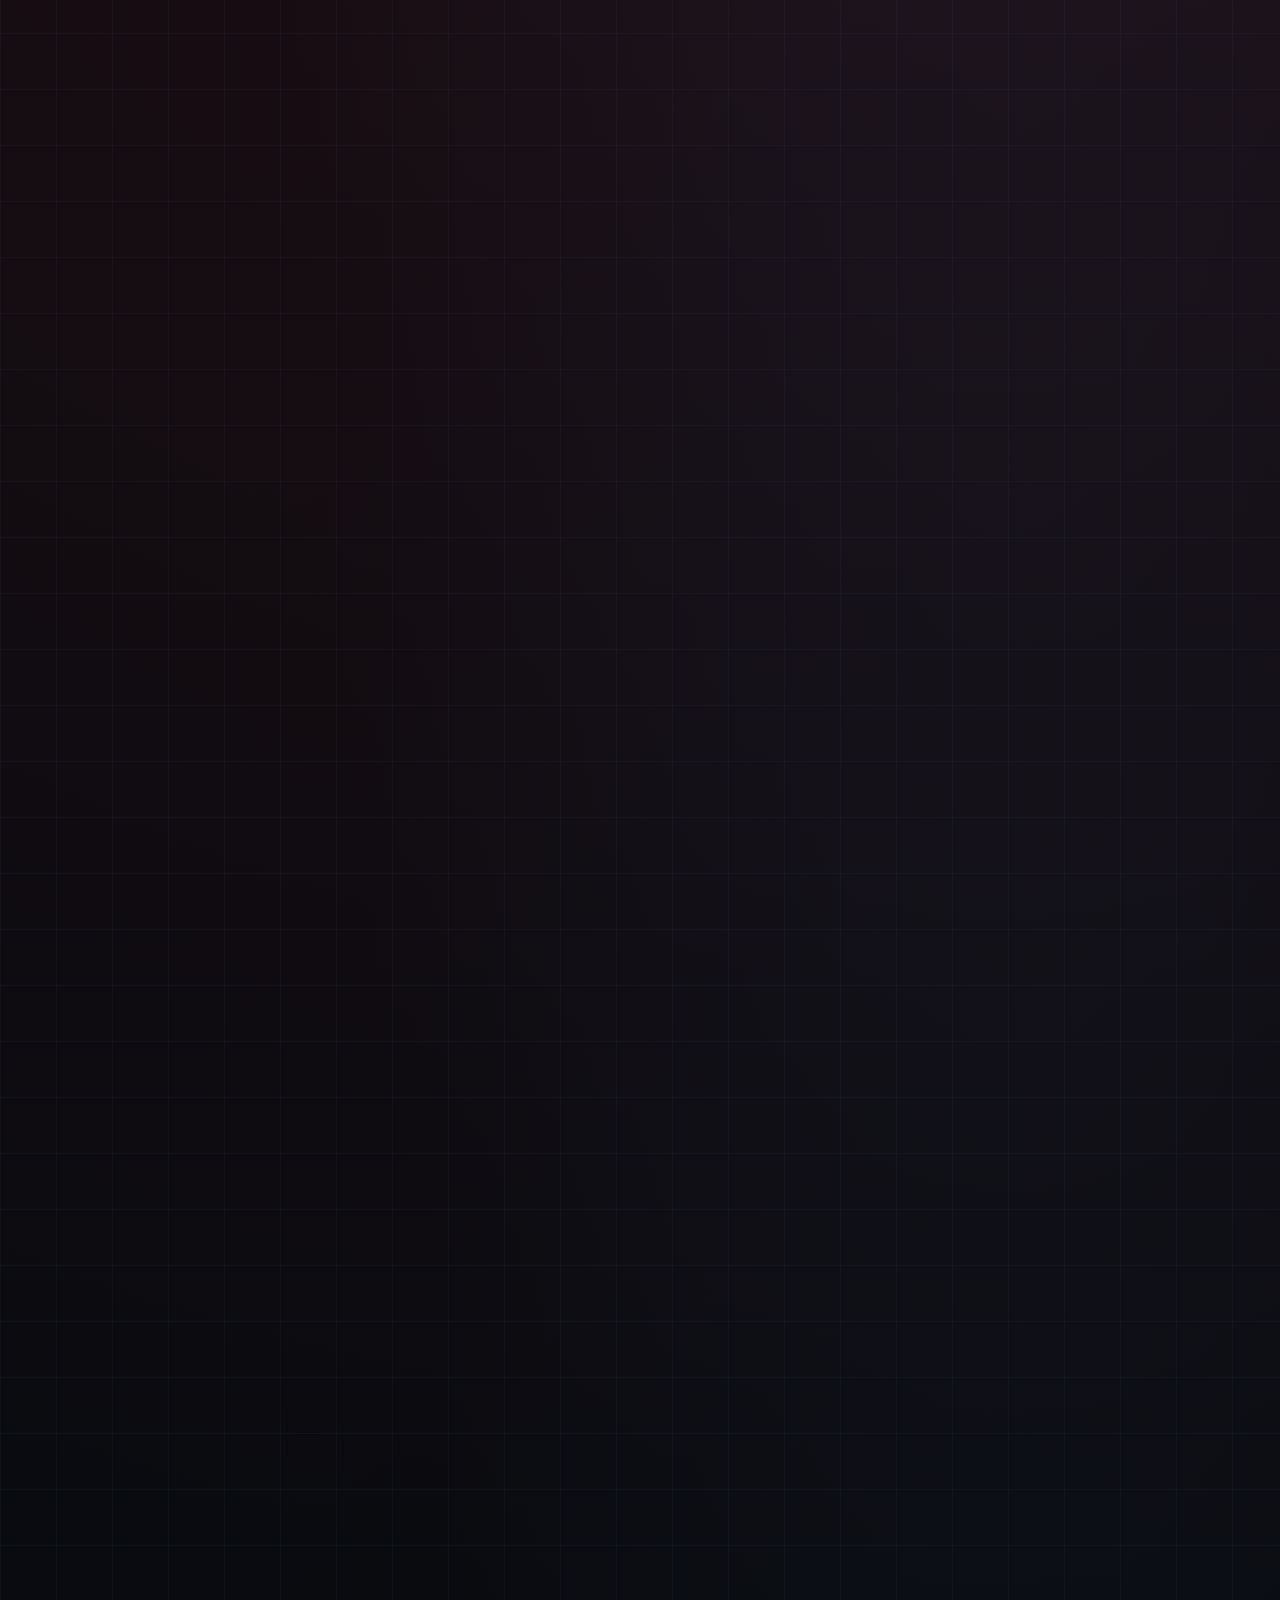
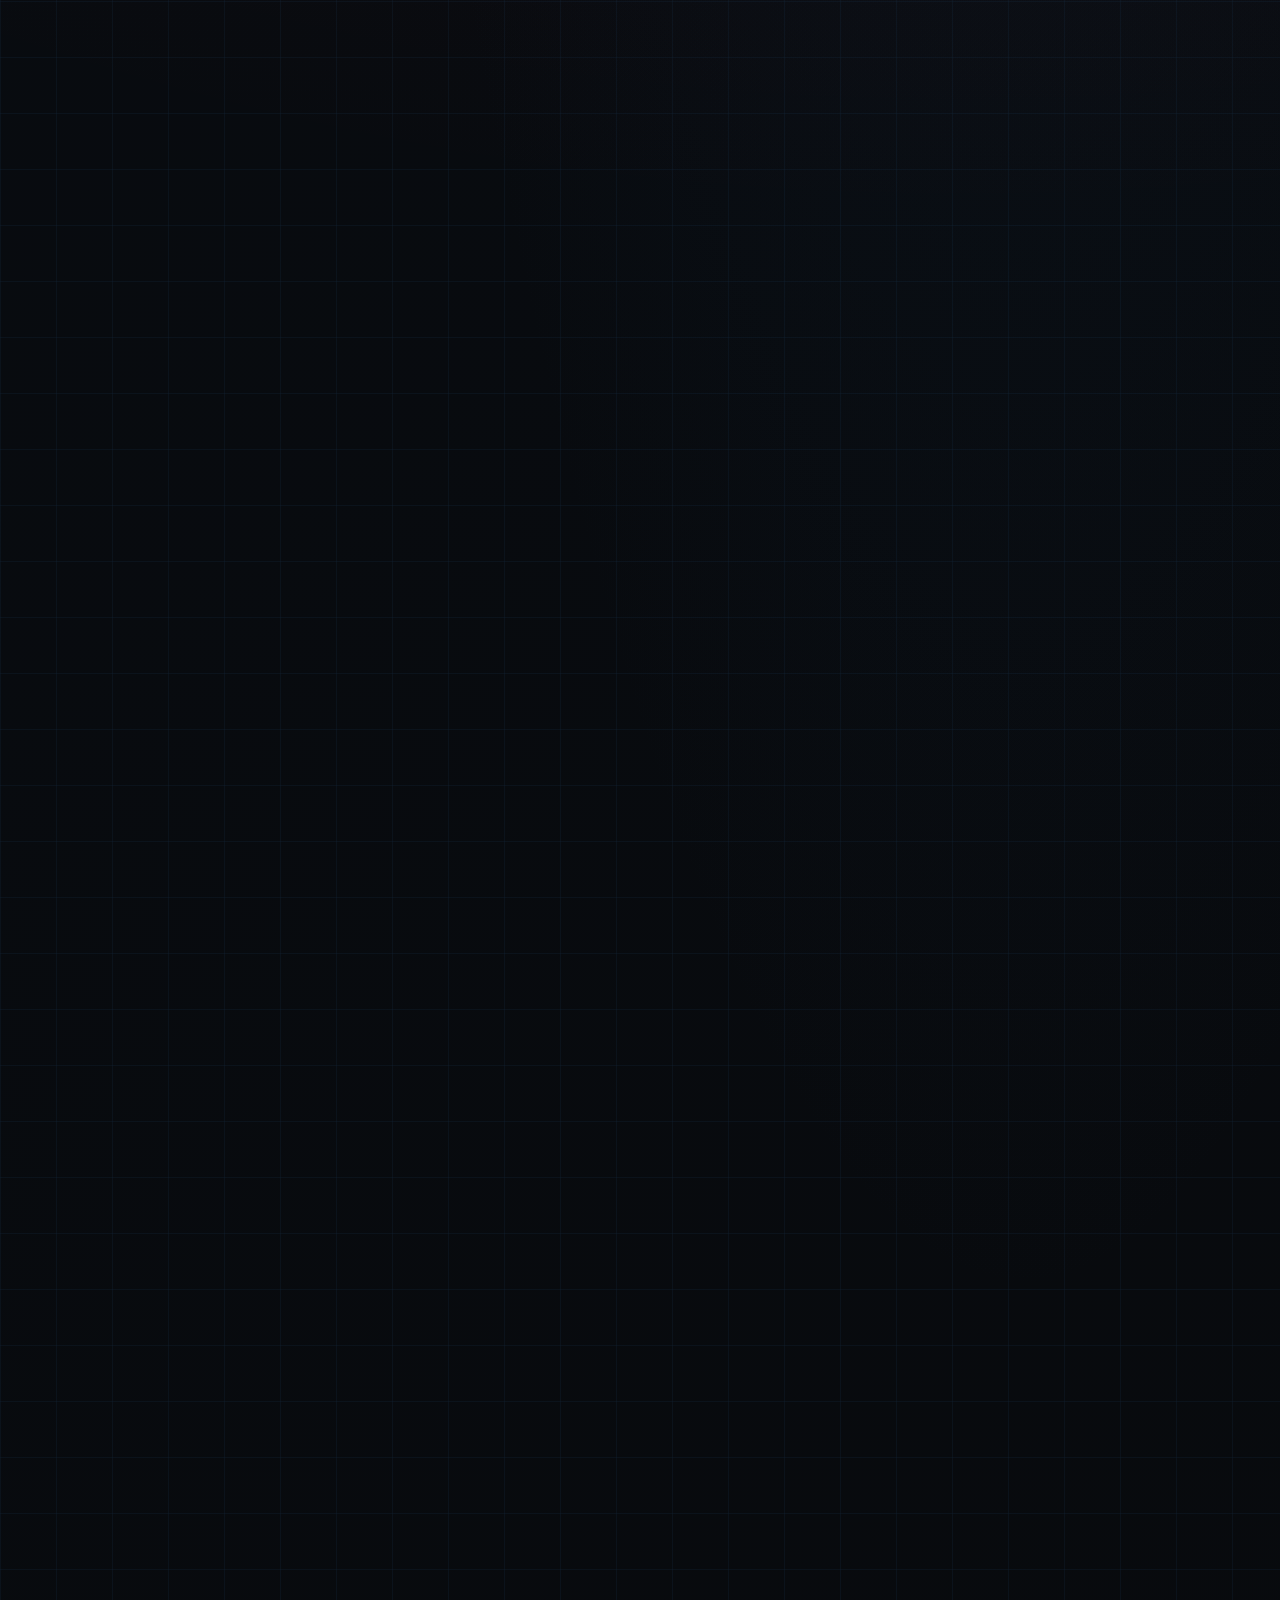
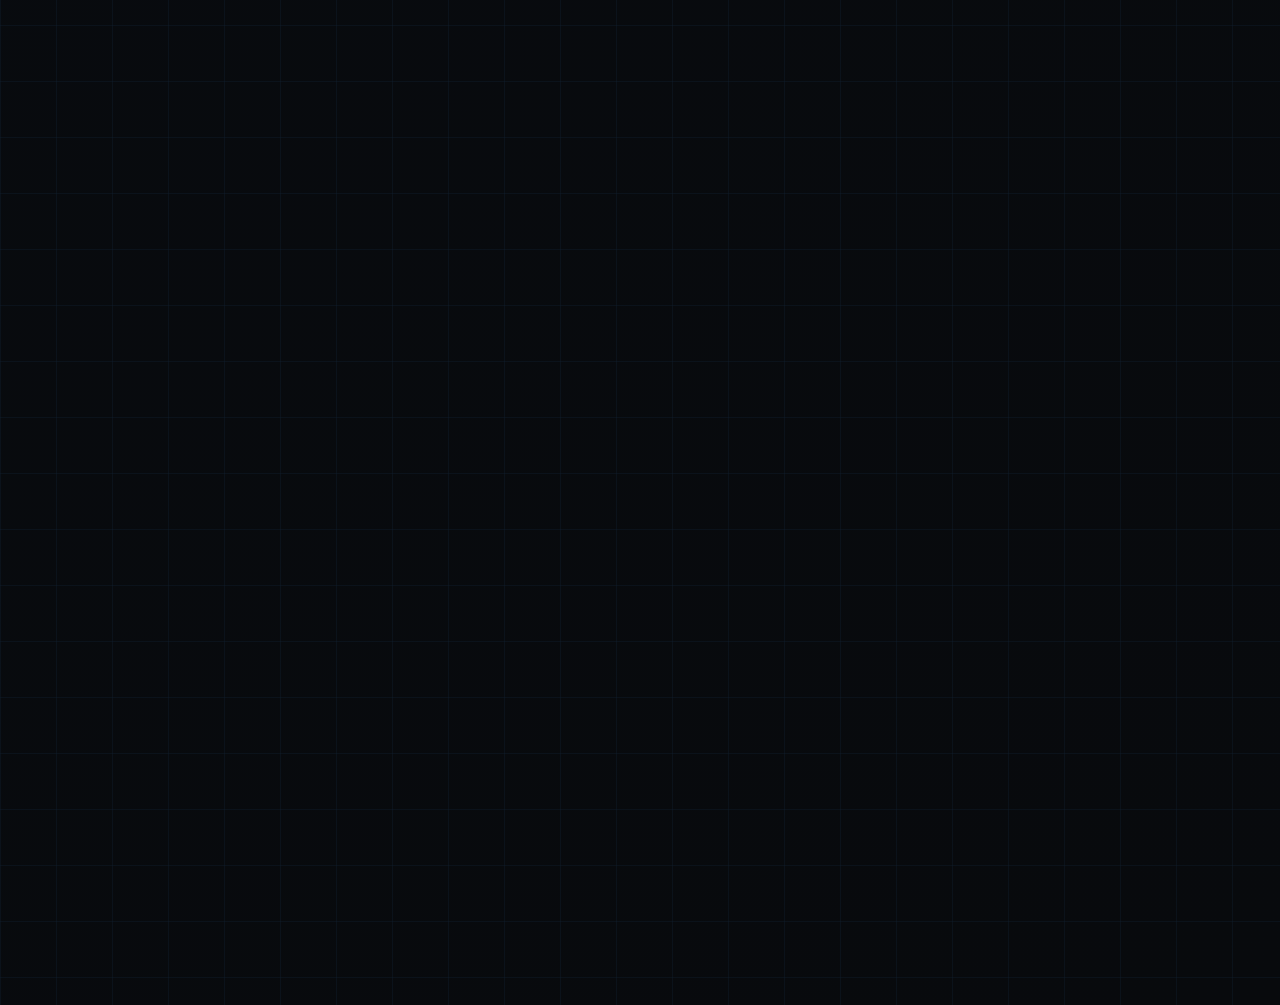
==== commit 11c31c54: "Update index.html" ====
--- a/index.html
+++ b/index.html
@@ -60,36 +60,28 @@
         for design, problem-solving, and creating practical solutions.
       </p>
       <div class="btn-row reveal">
-        <a class="btn btn-primary" href="#projects">View My Work <span>&rarr;</span></a>
-        <a class="btn btn-ghost" href="#contact">Get In Touch</a>
-      </div>
-      <div class="connect reveal">
-        <span class="label muted">Connect</span>
-        <span class="dash"></span>
-      <a class="icon-btn" href="https://www.linkedin.com/in/briara-broussard-3104343b8/" target="_blank" rel="noopener" aria-label="LinkedIn">in</a>
-        <a class="icon-btn" href="mailto:Broussardbriara@gmail.com" aria-label="Email">✉</a>
-      </div>
-    </div>
-
-    <div class="reveal">
-      <div class="dwg">
-        <div class="dwg-head">
-          <span class="label muted">DWG — ASSEMBLY VIEW</span>
-          <span class="label accent">REV A</span>
-        </div>
-        <div class="dwg-body">
-          <div class="grid-fine"></div>
-          <img src="images/Gear.jpg" alt="Technical isometric render of a gear assembly with blueprint dimension lines" />
-        </div>
-        <div class="dwg-foot">
-          <div><p class="label muted">SCALE</p><p class="dwg-val">1:1</p></div>
-          <div><p class="label muted">UNITS</p><p class="dwg-val">MM</p></div>
-          <div><p class="label muted">SHEET</p><p class="dwg-val">01 / 01</p></div>
-        </div>
-      </div>
-    </div>
-  </div>
-</section>
+ <div class="btn-row reveal">
+  <!-- Keep your See My Work button -->
+  <a class="btn btn-primary" href="#projects">
+    See My Work <span>&rarr;</span>
+  </a>
+
+  <!-- Download Resume button -->
+  <a
+    class="btn btn-ghost resume-btn"
+    href="assets/Briara%20Broussard%20Internship%20Resume%20%283%29.pdf"
+    target="_blank"
+    rel="noopener noreferrer"
+  >
+    <span class="resume-icon" aria-hidden="true">↓</span>
+    Download Resume
+  </a>
+
+  <!-- Keep your Get In Touch button -->
+  <a class="btn btn-ghost" href="#contact">
+    Get In Touch
+  </a>
+</div>
 
 <!-- STAT STRIP -->
 <section class="strip">
@@ -301,15 +293,7 @@
 
     <h2 id="certModalTitle">Certification Name</h2>
 
-  <div class="cert-modal-image" id="certModalImage">
-  <img id="certModalImagePreview" src="" alt="Certificate">
-</div>
-
-<div class="cert-modal-details" id="certModalDetails">
-  <p><strong>Issuing Organization:</strong> <span id="certModalIssuer"></span></p>
-  <p><strong>Date Earned:</strong> <span id="certModalDate"></span></p>
-  <p><strong>Credential:</strong> <span id="certModalCredential"></span></p>
-</div>
+ <div class="cert-modal-gallery" id="certModalGallery"></div>
 
   </div>
 </div>
--- a/styles.css
+++ b/styles.css
@@ -986,3 +986,1323 @@
     padding: 10px;
   }
 }
+
+/* ---------- CERTIFICATION CREDENTIAL CARDS ---------- */
+
+.cert-modal-gallery {
+  width: 100%;
+}
+
+.cert-credential-grid {
+  display: grid;
+  grid-template-columns: repeat(2, minmax(0, 1fr));
+  gap: 20px;
+  margin-top: 25px;
+}
+
+.cert-credential-card {
+  display: flex;
+  flex-direction: column;
+  align-items: flex-start;
+  padding: 24px;
+  background: #151c25;
+  border: 1px solid #303b49;
+  transition: border-color 0.25s ease, transform 0.25s ease;
+}
+
+.cert-credential-card:hover {
+  border-color: var(--primary);
+  transform: translateY(-4px);
+}
+
+.cert-credential-icon {
+  display: flex;
+  align-items: center;
+  justify-content: center;
+  width: 48px;
+  height: 48px;
+  margin-bottom: 18px;
+  background: rgba(227, 27, 35, 0.12);
+  border: 1px solid rgba(227, 27, 35, 0.4);
+  color: var(--primary-bright);
+  font-family: var(--font-display);
+  font-size: 1.1rem;
+  font-weight: 700;
+}
+
+.cert-credential-card h3 {
+  margin: 0 0 12px;
+  color: #fff;
+  font-size: 1rem;
+  line-height: 1.5;
+}
+
+.cert-earned {
+  margin: 0;
+  color: var(--muted);
+  font-size: 0.8rem;
+}
+
+.cert-credential-card .cert-view {
+  margin-top: auto;
+  padding-top: 22px;
+}
+
+.cert-gallery-footer {
+  display: flex;
+  flex-wrap: wrap;
+  justify-content: space-between;
+  gap: 10px;
+  margin-top: 25px;
+  padding-top: 18px;
+  border-top: 1px solid #303b49;
+}
+
+.cert-gallery-footer p {
+  margin: 0;
+  color: var(--muted);
+  font-size: 0.68rem;
+  letter-spacing: 0.08em;
+}
+
+.cert-back {
+  margin-bottom: 20px;
+  padding: 10px 0;
+  border: none;
+  background: transparent;
+  color: var(--primary-bright);
+  font-family: var(--font-display);
+  font-size: 0.72rem;
+  font-weight: 700;
+  letter-spacing: 0.08em;
+  cursor: pointer;
+}
+
+.cert-back:hover {
+  color: #fff;
+}
+
+.cert-single-view {
+  display: flex;
+  justify-content: center;
+  align-items: center;
+  padding: 20px;
+  background: #fff;
+  border: 1px solid #303b49;
+}
+
+.cert-single-view img {
+  display: block;
+  width: 100%;
+  max-height: 65vh;
+  object-fit: contain;
+}
+
+.cert-single-info {
+  margin-top: 20px;
+  color: var(--muted);
+}
+
+.cert-single-info h3 {
+  color: #fff;
+}
+
+/* Mobile layout */
+@media (max-width: 600px) {
+  .cert-credential-grid {
+    grid-template-columns: 1fr;
+  }
+
+  .cert-credential-card {
+    padding: 20px;
+  }
+
+  .cert-gallery-footer {
+    flex-direction: column;
+  }
+}
+
+/* ---------- CERTIFICATE VIEW TRANSITIONS ---------- */
+
+.cert-modal-gallery {
+  opacity: 1;
+  transform: translateY(0);
+  transition: opacity 0.25s ease, transform 0.25s ease;
+}
+
+.cert-modal-gallery.is-transitioning {
+  opacity: 0;
+  transform: translateY(12px);
+  pointer-events: none;
+}
+
+.cert-credential-card {
+  transition:
+    transform 0.3s ease,
+    border-color 0.3s ease,
+    box-shadow 0.3s ease,
+    background 0.3s ease;
+}
+
+.cert-credential-card:hover {
+  transform: translateY(-5px);
+  border-color: var(--primary);
+  box-shadow: 0 8px 25px rgba(227, 27, 35, 0.12);
+  background: #191f29;
+}
+
+.cert-single-view {
+  animation: certificateEnter 0.45s cubic-bezier(0.16, 1, 0.3, 1);
+}
+
+.cert-single-info {
+  animation: certificateInfoEnter 0.5s ease;
+}
+
+@keyframes certificateEnter {
+  from {
+    opacity: 0;
+    transform: translateY(18px) scale(0.97);
+  }
+  to {
+    opacity: 1;
+    transform: translateY(0) scale(1);
+  }
+}
+
+@keyframes certificateInfoEnter {
+  from {
+    opacity: 0;
+    transform: translateY(10px);
+  }
+  to {
+    opacity: 1;
+    transform: translateY(0);
+  }
+}
+
+@media (prefers-reduced-motion: reduce) {
+  .cert-modal-gallery,
+  .cert-credential-card,
+  .cert-single-view,
+  .cert-single-info {
+    animation: none;
+    transition: none;
+  }
+}
+
+/* ---------- FUTURISTIC CREDENTIAL INTERFACE ---------- */
+
+/* ---------- FUTURISTIC CREDENTIAL INTERFACE ---------- */
+
+.cert-modal-content {
+  background:
+    radial-gradient(ellipse at 90% 0%, rgba(38, 68, 100, 0.22), transparent 50%),
+    linear-gradient(145deg, #0e1621, #090e15);
+  border: 1px solid #29394b;
+  border-radius: 18px;
+}
+
+/* Credential card layout */
+.cert-credential-grid {
+  gap: 22px;
+  margin-top: 30px;
+}
+
+.cert-credential-card {
+  position: relative;
+  overflow: hidden;
+  padding: 28px;
+  min-height: 245px;
+  border: 1px solid #304256;
+  border-radius: 14px;
+  background:
+    linear-gradient(145deg, rgba(25, 39, 55, 0.96), rgba(14, 22, 32, 0.98));
+  box-shadow: 0 8px 25px rgba(0, 0, 0, 0.18);
+  transition:
+    transform 0.3s ease,
+    border-color 0.3s ease,
+    box-shadow 0.3s ease,
+    background 0.3s ease;
+}
+
+/* Subtle background lighting */
+.cert-credential-card::before {
+  content: "";
+  position: absolute;
+  width: 180px;
+  height: 180px;
+  top: -100px;
+  right: -70px;
+  border-radius: 50%;
+  background: rgba(227, 27, 35, 0.08);
+  filter: blur(35px);
+  pointer-events: none;
+}
+
+.cert-credential-card::after {
+  display: none;
+}
+
+.cert-credential-card:hover {
+  transform: translateY(-5px);
+  border-color: rgba(227, 27, 35, 0.85);
+  background:
+    linear-gradient(145deg, #1b2a3b, #111b28);
+  box-shadow:
+    0 12px 35px rgba(0, 0, 0, 0.3),
+    0 0 22px rgba(227, 27, 35, 0.12);
+}
+
+/* Number badge */
+.cert-credential-icon {
+  width: 52px;
+  height: 52px;
+  margin-bottom: 22px;
+  border: 1px solid rgba(227, 27, 35, 0.45);
+  border-radius: 12px;
+  background: linear-gradient(
+    145deg,
+    rgba(227, 27, 35, 0.2),
+    rgba(227, 27, 35, 0.06)
+  );
+  color: #ff3842;
+  box-shadow: 0 0 20px rgba(227, 27, 35, 0.08);
+}
+
+/* Credential title */
+.cert-credential-card h3 {
+  position: relative;
+  margin-bottom: 14px;
+  color: #f5f7fa;
+  font-family: var(--font-display);
+  font-size: 1rem;
+  line-height: 1.5;
+  letter-spacing: -0.02em;
+}
+
+/* Earned date */
+.cert-earned {
+  color: #9baabd;
+  font-family: var(--font-display);
+  font-size: 0.76rem;
+  letter-spacing: 0.025em;
+}
+
+/* View credential action */
+.cert-credential-card .cert-view {
+  position: relative;
+  margin-top: auto;
+  padding-top: 24px;
+  color: #ff3842;
+  font-family: var(--font-display);
+  font-size: 0.68rem;
+  letter-spacing: 0.1em;
+}
+
+.cert-credential-card .cert-view:hover {
+  color: #ffffff;
+  text-shadow: 0 0 14px rgba(227, 27, 35, 0.6);
+}
+
+/* Footer */
+.cert-gallery-footer {
+  margin-top: 28px;
+  padding-top: 20px;
+  border-top: 1px solid #29394b;
+}
+
+.cert-gallery-footer p {
+  color: #94a4b7;
+  font-family: var(--font-display);
+  font-size: 0.65rem;
+  letter-spacing: 0.09em;
+}
+
+/* Individual certificate viewer */
+.cert-single-view {
+  overflow: hidden;
+  border-radius: 12px;
+  background: #fff;
+}
+
+.cert-single-info {
+  padding: 20px 4px;
+}
+
+.cert-back {
+  border-radius: 8px;
+  padding: 10px 14px;
+  background: rgba(227, 27, 35, 0.08);
+  border: 1px solid rgba(227, 27, 35, 0.25);
+}
+
+.cert-back:hover {
+  background: rgba(227, 27, 35, 0.16);
+}
+
+/* Mobile */
+@media (max-width: 600px) {
+  .cert-credential-grid {
+    grid-template-columns: 1fr;
+  }
+
+  .cert-credential-card {
+    min-height: 220px;
+    padding: 23px;
+    border-radius: 12px;
+  }
+}
+
+/* ---------- FUTURISTIC HERO DESIGN ---------- */
+
+.hero {
+  position: relative;
+  overflow: hidden;
+  background:
+    radial-gradient(
+      ellipse at 80% 35%,
+      rgba(27, 59, 90, 0.22),
+      transparent 55%
+    ),
+    linear-gradient(145deg, #080d14, #080a0d);
+}
+
+.hero-glow {
+  background:
+    radial-gradient(
+      circle at 75% 40%,
+      rgba(227, 27, 35, 0.13),
+      transparent 55%
+    );
+}
+
+.hero .rule {
+  box-shadow: 0 0 15px rgba(227, 27, 35, 0.45);
+  border-radius: 10px;
+}
+
+.hero .lead {
+  line-height: 1.8;
+}
+
+.hero .btn {
+  border-radius: 9px;
+  transition: all 0.3s ease;
+}
+
+.hero .btn-primary {
+  box-shadow: 0 5px 20px rgba(227, 27, 35, 0.15);
+}
+
+.hero .btn-primary:hover {
+  box-shadow: 0 8px 25px rgba(227, 27, 35, 0.3);
+  transform: translateY(-3px);
+}
+
+.hero .btn-ghost {
+  border-radius: 9px;
+  background: rgba(21, 28, 37, 0.45);
+}
+
+.hero .icon-btn {
+  border-radius: 10px;
+  background: rgba(21, 28, 37, 0.5);
+}
+
+.hero .icon-btn:hover {
+  box-shadow: 0 0 18px rgba(227, 27, 35, 0.15);
+}
+
+/* Hero drawing card */
+.hero .dwg {
+  overflow: hidden;
+  border: 1px solid #304256;
+  border-radius: 18px;
+  background:
+    linear-gradient(145deg, #151f2c, #0d121a);
+  box-shadow: 0 15px 40px rgba(0, 0, 0, 0.3);
+}
+
+.hero .dwg-head {
+  background: rgba(27, 59, 90, 0.18);
+}
+
+.hero .dwg-body {
+  overflow: hidden;
+}
+
+.hero .dwg-foot {
+  background: rgba(21, 28, 37, 0.8);
+}
+/* ---------- FUTURISTIC ABOUT DESIGN ---------- */
+
+.about .stack,
+.about .cell-grid,
+.about .cell {
+  border-radius: 16px;
+}
+
+.about .stack {
+  overflow: hidden;
+  border: 1px solid #29394b;
+  background: linear-gradient(145deg, #111a25, #0b1017);
+  box-shadow: 0 12px 30px rgba(0, 0, 0, 0.2);
+}
+
+.about .cell {
+  background: rgba(21, 31, 44, 0.65);
+  border: 1px solid #29394b;
+  transition: all 0.3s ease;
+}
+
+.about .cell:hover {
+  border-color: var(--primary);
+  transform: translateY(-4px);
+  box-shadow: 0 8px 22px rgba(227, 27, 35, 0.1);
+}
+
+.about .cell-grid {
+  gap: 14px;
+}
+
+.about .stack img {
+  border-radius: 12px;
+}
+
+/* =====================================================
+   BRIARA BROUSSARD — COMPLETE FUTURISTIC REDESIGN
+   Dark industrial / engineering interface
+   ===================================================== */
+
+:root {
+  --background: #080b10;
+  --foreground: #f4f6fa;
+  --surface: #0e141d;
+  --surface-alt: #131d29;
+  --primary: #e31b23;
+  --primary-bright: #ff3842;
+  --muted: #9baabd;
+  --border: #29394b;
+  --blueprint: #1b3b5a;
+  --glow-red: rgba(227, 27, 35, 0.14);
+  --glow-blue: rgba(39, 83, 126, 0.18);
+}
+
+/* ---------- GLOBAL ---------- */
+
+html {
+  scroll-behavior: smooth;
+  scroll-padding-top: 5rem;
+}
+
+body {
+  background:
+    radial-gradient(ellipse at 50% 0%, rgba(27, 59, 90, 0.10), transparent 55%),
+    var(--background);
+}
+
+::selection {
+  background: var(--primary);
+  color: white;
+}
+
+.section {
+  position: relative;
+  padding: 6rem 0;
+}
+
+.section.alt {
+  background:
+    radial-gradient(ellipse at 90% 20%, rgba(27, 59, 90, 0.12), transparent 50%),
+    linear-gradient(145deg, #0b1017, #0e141d);
+  border-top: 1px solid var(--border);
+  border-bottom: 1px solid var(--border);
+}
+
+.section-intro {
+  max-width: 44rem;
+  line-height: 1.8;
+}
+
+.label {
+  letter-spacing: 0.16em;
+}
+
+h2 {
+  letter-spacing: -0.045em;
+}
+
+h3 {
+  letter-spacing: -0.025em;
+}
+
+/* ---------- NAVIGATION ---------- */
+
+.nav {
+  background: rgba(8, 11, 16, 0.88);
+  backdrop-filter: blur(18px);
+  border-bottom: 1px solid rgba(48, 66, 86, 0.65);
+}
+
+.nav-inner {
+  height: 4.5rem;
+}
+
+.brand-mark {
+  border-radius: 9px;
+  background: linear-gradient(145deg, rgba(227, 27, 35, 0.2), rgba(227, 27, 35, 0.04));
+  box-shadow: 0 0 20px rgba(227, 27, 35, 0.08);
+}
+
+.brand-name {
+  letter-spacing: 0.12em;
+}
+
+.nav-links a {
+  border-radius: 8px;
+  transition: all 0.25s ease;
+}
+
+.nav-links a:hover,
+.nav-links a.active {
+  background: rgba(227, 27, 35, 0.08);
+}
+
+.menu-btn {
+  border-radius: 9px;
+  background: rgba(21, 31, 44, 0.65);
+  transition: border-color 0.25s ease;
+}
+
+.menu-btn:hover {
+  border-color: var(--primary);
+}
+
+.mobile-nav {
+  background: #0d141e;
+  border-color: var(--border);
+}
+
+.mobile-nav a {
+  border-radius: 8px;
+}
+
+/* ---------- HERO ---------- */
+
+.hero {
+  min-height: 600px;
+  background:
+    radial-gradient(ellipse at 80% 35%, rgba(27, 59, 90, 0.25), transparent 55%),
+    linear-gradient(145deg, #080d14, #080a0d);
+}
+
+.hero-glow {
+  background: radial-gradient(
+    circle at 75% 40%,
+    rgba(227, 27, 35, 0.13),
+    transparent 55%
+  );
+}
+
+.hero-grid {
+  padding-top: 6rem;
+  padding-bottom: 6rem;
+}
+
+.hero h1 {
+  letter-spacing: -0.065em;
+  text-shadow: 0 5px 35px rgba(0, 0, 0, 0.35);
+}
+
+.hero .rule {
+  width: 5rem;
+  height: 3px;
+  border-radius: 20px;
+  box-shadow: 0 0 18px rgba(227, 27, 35, 0.5);
+}
+
+.hero .lead {
+  line-height: 1.9;
+  max-width: 35rem;
+}
+
+.hero .dwg {
+  overflow: hidden;
+  border: 1px solid #304256;
+  border-radius: 20px;
+  background: linear-gradient(145deg, #151f2c, #0d121a);
+  box-shadow: 0 20px 55px rgba(0, 0, 0, 0.35);
+}
+
+.hero .dwg-head {
+  background: rgba(27, 59, 90, 0.2);
+}
+
+.hero .dwg-foot {
+  background: rgba(21, 28, 37, 0.85);
+}
+
+.hero .dwg-foot > div {
+  border-color: #29394b;
+}
+
+/* ---------- BUTTONS ---------- */
+
+.btn {
+  min-height: 46px;
+  border-radius: 10px;
+  transition: all 0.3s ease;
+}
+
+.btn-primary {
+  background: linear-gradient(135deg, #e31b23, #bd1019);
+  box-shadow: 0 6px 22px rgba(227, 27, 35, 0.16);
+}
+
+.btn-primary:hover {
+  background: linear-gradient(135deg, #ff3842, #e31b23);
+  box-shadow: 0 9px 28px rgba(227, 27, 35, 0.3);
+  transform: translateY(-3px);
+}
+
+.btn-ghost {
+  background: rgba(21, 31, 44, 0.55);
+  border-color: #304256;
+}
+
+.btn-ghost:hover {
+  background: rgba(227, 27, 35, 0.08);
+  border-color: var(--primary);
+  transform: translateY(-3px);
+}
+
+.icon-btn {
+  border-radius: 10px;
+  background: rgba(21, 31, 44, 0.6);
+  transition: all 0.25s ease;
+}
+
+.icon-btn:hover {
+  background: rgba(227, 27, 35, 0.12);
+  box-shadow: 0 0 20px rgba(227, 27, 35, 0.13);
+  transform: translateY(-3px);
+}
+
+/* ---------- STAT STRIP ---------- */
+
+.strip {
+  background: linear-gradient(145deg, #0e141d, #101923);
+  border-color: var(--border);
+}
+
+.strip-grid > div {
+  position: relative;
+}
+
+.strip-val {
+  font-size: 1rem;
+  line-height: 1.5;
+}
+
+/* ---------- ABOUT ---------- */
+
+#about .about-grid {
+  align-items: start;
+  gap: 3rem;
+}
+
+#about .prose p {
+  line-height: 1.95;
+}
+
+#about .stack {
+  overflow: hidden;
+  border: 1px solid #304256;
+  border-radius: 18px;
+  background: linear-gradient(145deg, #151f2c, #0d141e);
+  box-shadow: 0 12px 35px rgba(0, 0, 0, 0.2);
+}
+
+#about .stack > div {
+  padding: 1.4rem 1.5rem;
+  border-color: rgba(48, 66, 86, 0.65);
+  transition: background 0.25s ease;
+}
+
+#about .stack > div:hover {
+  background: rgba(27, 59, 90, 0.18);
+}
+
+#about .stack-val {
+  font-size: 1rem;
+}
+
+#about .cell-grid {
+  gap: 14px;
+  background: transparent;
+  border: none;
+}
+
+#about .cell {
+  border: 1px solid #304256;
+  border-radius: 15px;
+  padding: 1.5rem;
+  background: linear-gradient(145deg, #151f2c, #101721);
+  transition: all 0.3s ease;
+}
+
+#about .cell:hover {
+  background: linear-gradient(145deg, #1b2a3b, #111b28);
+  border-color: var(--primary);
+  transform: translateY(-5px);
+  box-shadow: 0 10px 28px rgba(227, 27, 35, 0.1);
+}
+
+#about .cell .tick {
+  border-radius: 10px;
+  box-shadow: 0 0 12px rgba(227, 27, 35, 0.35);
+}
+
+/* ---------- PROJECTS ---------- */
+
+.project-grid {
+  gap: 1.4rem;
+}
+
+.project {
+  overflow: hidden;
+  border: 1px solid #304256;
+  border-radius: 17px;
+  background: linear-gradient(145deg, #151f2c, #0e141d);
+  transition: all 0.3s ease;
+}
+
+.project:hover {
+  border-color: rgba(227, 27, 35, 0.8);
+  transform: translateY(-7px);
+  box-shadow: 0 15px 35px rgba(0, 0, 0, 0.28);
+}
+
+.project-img {
+  background: #0b1119;
+  overflow: hidden;
+}
+
+.project-img img {
+  transition: transform 0.5s ease;
+}
+
+.project:hover .project-img img {
+  transform: scale(1.045);
+}
+
+.project-body {
+  padding: 1.5rem;
+}
+
+.project-body h3 {
+  line-height: 1.4;
+}
+
+.project-body p {
+  line-height: 1.75;
+}
+
+.tag {
+  border-radius: 7px;
+  background: rgba(27, 59, 90, 0.16);
+  border-color: #304256;
+  padding: 0.35rem 0.65rem;
+}
+
+.tag:hover {
+  border-color: var(--primary);
+}
+
+/* ---------- SKILLS ---------- */
+
+.skills-grid {
+  gap: 3rem;
+}
+
+#software {
+  overflow: hidden;
+  border-radius: 17px;
+  border: 1px solid #304256;
+  background: linear-gradient(145deg, #151f2c, #0e141d);
+  padding: 1.5rem;
+}
+
+#software > div {
+  padding: 1.1rem 0;
+  border-bottom: 1px solid rgba(48, 66, 86, 0.65);
+}
+
+#software > div:last-child {
+  border-bottom: none;
+}
+
+.sw-head h4 {
+  font-size: 1rem;
+}
+
+.bars {
+  gap: 6px;
+}
+
+.bars span {
+  height: 7px;
+  border-radius: 10px;
+  background: #263445;
+}
+
+.bars span.on {
+  background: linear-gradient(90deg, #bd1019, #ff3842);
+  box-shadow: 0 0 10px rgba(227, 27, 35, 0.2);
+}
+
+.chip {
+  border-radius: 9px;
+  background: rgba(21, 31, 44, 0.75);
+  border-color: #304256;
+  transition: all 0.25s ease;
+}
+
+.chip:hover {
+  background: rgba(227, 27, 35, 0.1);
+  transform: translateY(-3px);
+}
+
+.cert {
+  overflow: hidden;
+  border: 1px solid #304256;
+  border-radius: 17px;
+  background: linear-gradient(145deg, #151f2c, #0d141e);
+}
+
+.cert-inner {
+  padding: 1.75rem;
+}
+
+/* ---------- EXPERIENCE ---------- */
+
+.timeline {
+  border-color: #304256;
+}
+
+.timeline li {
+  padding: 0 0 3.5rem 0;
+}
+
+.timeline li::before {
+  width: 12px;
+  height: 12px;
+  left: -2.47rem;
+  border: 2px solid #ff3842;
+  border-radius: 50%;
+  box-shadow: 0 0 15px rgba(227, 27, 35, 0.4);
+}
+
+.timeline li > h3 {
+  margin-top: 0.6rem;
+}
+
+.timeline .org {
+  font-weight: 600;
+}
+
+.timeline .desc {
+  line-height: 1.85;
+  max-width: 45rem;
+}
+
+.timeline .tag {
+  margin-top: 0.2rem;
+}
+
+/* ---------- CERTIFICATION GALLERY ---------- */
+
+#certifications {
+  background:
+    radial-gradient(ellipse at 85% 10%, rgba(27, 59, 90, 0.18), transparent 50%),
+    linear-gradient(145deg, #0b1017, #0e141d);
+}
+
+.cert-gallery {
+  gap: 16px;
+}
+
+.cert-track {
+  gap: 20px;
+}
+
+.cert-card {
+  border: 1px solid #304256;
+  border-radius: 17px;
+  background: linear-gradient(145deg, #151f2c, #0e141d);
+  box-shadow: 0 8px 25px rgba(0, 0, 0, 0.18);
+  transition: all 0.3s ease;
+}
+
+.cert-card:hover {
+  border-color: var(--primary);
+  box-shadow: 0 12px 32px rgba(227, 27, 35, 0.12);
+}
+
+.cert-card-top {
+  background:
+    linear-gradient(135deg, rgba(27, 59, 90, 0.5), transparent 65%),
+    #171f2b;
+}
+
+.cert-card-top img.cert-logo {
+  padding: 22px;
+}
+
+.cert-card-body {
+  padding: 24px;
+}
+
+.cert-card-body h3 {
+  font-size: 1.1rem;
+}
+
+.cert-arrow {
+  border: 1px solid #304256;
+  border-radius: 10px;
+  background: #151f2c;
+  transition: all 0.25s ease;
+}
+
+.cert-arrow:hover {
+  background: var(--primary);
+  transform: translateY(-2px);
+}
+
+.cert-dot {
+  transition: all 0.25s ease;
+}
+
+/* ---------- CERTIFICATION POPUP ---------- */
+
+.cert-modal {
+  padding: 20px;
+  background: rgba(3, 6, 10, 0.88);
+  backdrop-filter: blur(12px);
+}
+
+.cert-modal-content {
+  border: 1px solid #304256;
+  border-radius: 19px;
+  background:
+    radial-gradient(ellipse at 90% 0%, rgba(38, 68, 100, 0.22), transparent 50%),
+    linear-gradient(145deg, #0e1621, #090e15);
+  box-shadow: 0 25px 80px rgba(0, 0, 0, 0.55);
+}
+
+.cert-modal-close {
+  border-radius: 10px;
+  transition: all 0.25s ease;
+}
+
+.cert-modal-close:hover {
+  transform: rotate(90deg);
+}
+
+.cert-credential-card {
+  border-radius: 15px;
+  background: linear-gradient(145deg, #192737, #0e1620);
+  border-color: #304256;
+}
+
+.cert-credential-card:hover {
+  box-shadow: 0 12px 35px rgba(227, 27, 35, 0.13);
+}
+
+.cert-credential-icon {
+  border-radius: 12px;
+}
+
+.cert-single-view {
+  border-radius: 13px;
+}
+
+/* ---------- PROJECT POPUP ---------- */
+
+.project-modal {
+  border: 1px solid #304256;
+  border-radius: 18px;
+  background: #0e141d;
+  box-shadow: 0 25px 80px rgba(0, 0, 0, 0.55);
+}
+
+.project-modal::backdrop {
+  background: rgba(3, 6, 10, 0.88);
+  backdrop-filter: blur(8px);
+}
+
+.modal-description {
+  background: linear-gradient(145deg, #151f2c, #0e141d);
+}
+
+.modal-heading {
+  border-color: #304256;
+}
+
+.modal-details h3 {
+  color: var(--primary-bright);
+}
+
+.modal-close {
+  width: 38px;
+  height: 38px;
+  border: 1px solid #304256;
+  border-radius: 10px;
+  background: #151f2c;
+  transition: all 0.25s ease;
+}
+
+.modal-close:hover {
+  background: var(--primary);
+  transform: rotate(90deg);
+}
+
+/* ---------- CONTACT ---------- */
+
+.contact-grid {
+  align-items: start;
+}
+
+.contact-list {
+  overflow: hidden;
+  border: 1px solid #304256;
+  border-radius: 17px;
+  background: linear-gradient(145deg, #151f2c, #0e141d);
+}
+
+.contact-list li {
+  padding: 1.35rem 1.5rem;
+  border-color: rgba(48, 66, 86, 0.65);
+}
+
+.contact-list a {
+  transition: color 0.2s ease;
+}
+
+.form {
+  border: 1px solid #304256;
+  border-radius: 17px;
+  background: linear-gradient(145deg, #151f2c, #0e141d);
+  box-shadow: 0 12px 35px rgba(0, 0, 0, 0.2);
+}
+
+.field {
+  gap: 0.6rem;
+}
+
+input,
+textarea {
+  width: 100%;
+  border: 1px solid #304256;
+  border-radius: 9px;
+  background: #090f17;
+  transition: all 0.25s ease;
+}
+
+input:focus,
+textarea:focus {
+  border-color: var(--primary);
+  box-shadow: 0 0 0 3px rgba(227, 27, 35, 0.1);
+}
+
+textarea {
+  resize: vertical;
+}
+
+/* ---------- FOOTER ---------- */
+
+.footer {
+  background: linear-gradient(145deg, #0e141d, #080b10);
+  border-top: 1px solid #304256;
+}
+
+.footer-name {
+  letter-spacing: 0.04em;
+}
+
+.footer-bottom {
+  border-color: #29394b;
+}
+
+.footer .icon-btn {
+  border-radius: 10px;
+}
+
+/* ---------- WEBSITE UPDATE POPUP ---------- */
+
+.site-update {
+  overflow: hidden;
+  border: 1px solid #304256;
+  border-left: 3px solid var(--primary);
+  border-radius: 14px;
+  background:
+    radial-gradient(ellipse at 100% 0%, rgba(27, 59, 90, 0.25), transparent 60%),
+    linear-gradient(145deg, #151f2c, #0d141e);
+  box-shadow: 0 15px 45px rgba(0, 0, 0, 0.45);
+}
+
+.site-update-footer {
+  border-color: #304256;
+}
+
+/* ---------- DOWNLOAD / LEARN MORE ---------- */
+
+.download-btn {
+  border-color: var(--primary);
+  border-radius: 8px;
+  color: var(--primary-bright);
+}
+
+.download-btn:hover {
+  background: var(--primary);
+}
+
+.learn-more-btn {
+  transition: all 0.25s ease;
+}
+
+.learn-more-btn:hover {
+  color: var(--primary-bright);
+  transform: translateX(4px);
+}
+
+/* ---------- ANIMATIONS ---------- */
+
+.reveal {
+  transition:
+    opacity 0.65s ease,
+    transform 0.65s cubic-bezier(0.16, 1, 0.3, 1);
+}
+
+@keyframes softGlow {
+  0%, 100% {
+    box-shadow: 0 0 10px rgba(227, 27, 35, 0.06);
+  }
+  50% {
+    box-shadow: 0 0 20px rgba(227, 27, 35, 0.14);
+  }
+}
+
+/* ---------- RESPONSIVE ---------- */
+
+@media (max-width: 1023px) {
+  .hero-grid {
+    padding-top: 4.5rem;
+    padding-bottom: 4.5rem;
+  }
+
+  .section {
+    padding: 5rem 0;
+  }
+}
+
+@media (max-width: 767px) {
+  .hero {
+    min-height: auto;
+  }
+
+  .hero-grid {
+    gap: 2.5rem;
+    padding-top: 3.5rem;
+    padding-bottom: 3.5rem;
+  }
+
+  .hero h1 {
+    font-size: clamp(2.8rem, 13vw, 4.5rem);
+  }
+
+  .section {
+    padding: 4rem 0;
+  }
+
+  .project-grid {
+    grid-template-columns: 1fr;
+  }
+
+  .project {
+    border-radius: 15px;
+  }
+
+  .cert-gallery {
+    gap: 8px;
+  }
+
+  .cert-modal-content {
+    padding: 30px 18px;
+    border-radius: 15px;
+  }
+
+  .project-modal {
+    width: 94vw;
+    max-height: 90vh;
+    border-radius: 14px;
+  }
+
+  .site-update {
+    right: 12px;
+    bottom: 12px;
+  }
+}
+
+@media (max-width: 480px) {
+  .wrap {
+    padding-left: 1rem;
+    padding-right: 1rem;
+  }
+
+  .btn-row {
+    gap: 0.6rem;
+  }
+
+  .btn {
+    padding: 0.85rem 1rem;
+    font-size: 0.65rem;
+  }
+
+  .strip-grid > div {
+    padding: 1.4rem 0.4rem;
+  }
+
+  .strip-val {
+    font-size: 0.85rem;
+  }
+
+  .contact-grid {
+    gap: 2rem;
+  }
+
+  .form {
+    padding: 1.25rem;
+  }
+}
+
+/* ---------- ACCESSIBILITY ---------- */
+
+a:focus-visible,
+button:focus-visible,
+input:focus-visible,
+textarea:focus-visible {
+  outline: 2px solid var(--primary-bright);
+  outline-offset: 4px;
+}
+
+@media (prefers-reduced-motion: reduce) {
+  *,
+  *::before,
+  *::after {
+    scroll-behavior: auto !important;
+    animation-duration: 0.01ms !important;
+    transition-duration: 0.01ms !important;
+  }
+}
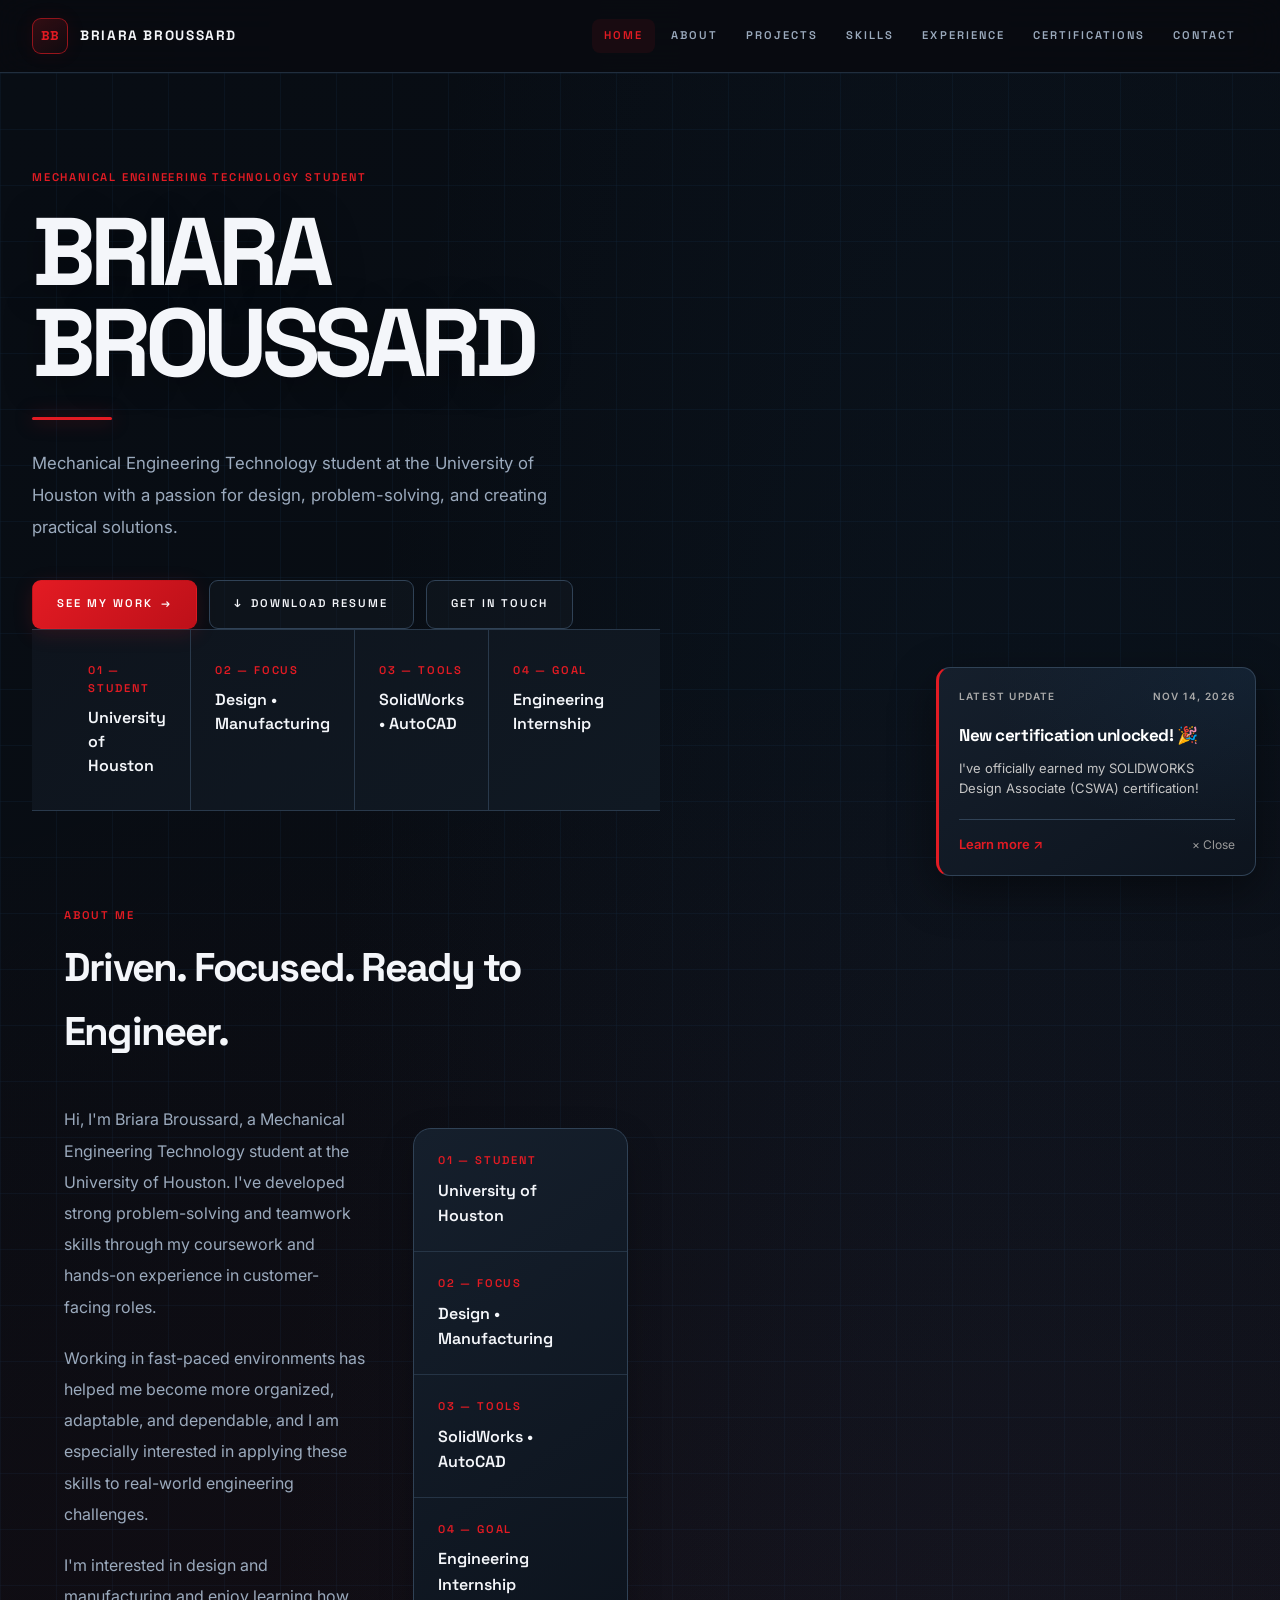
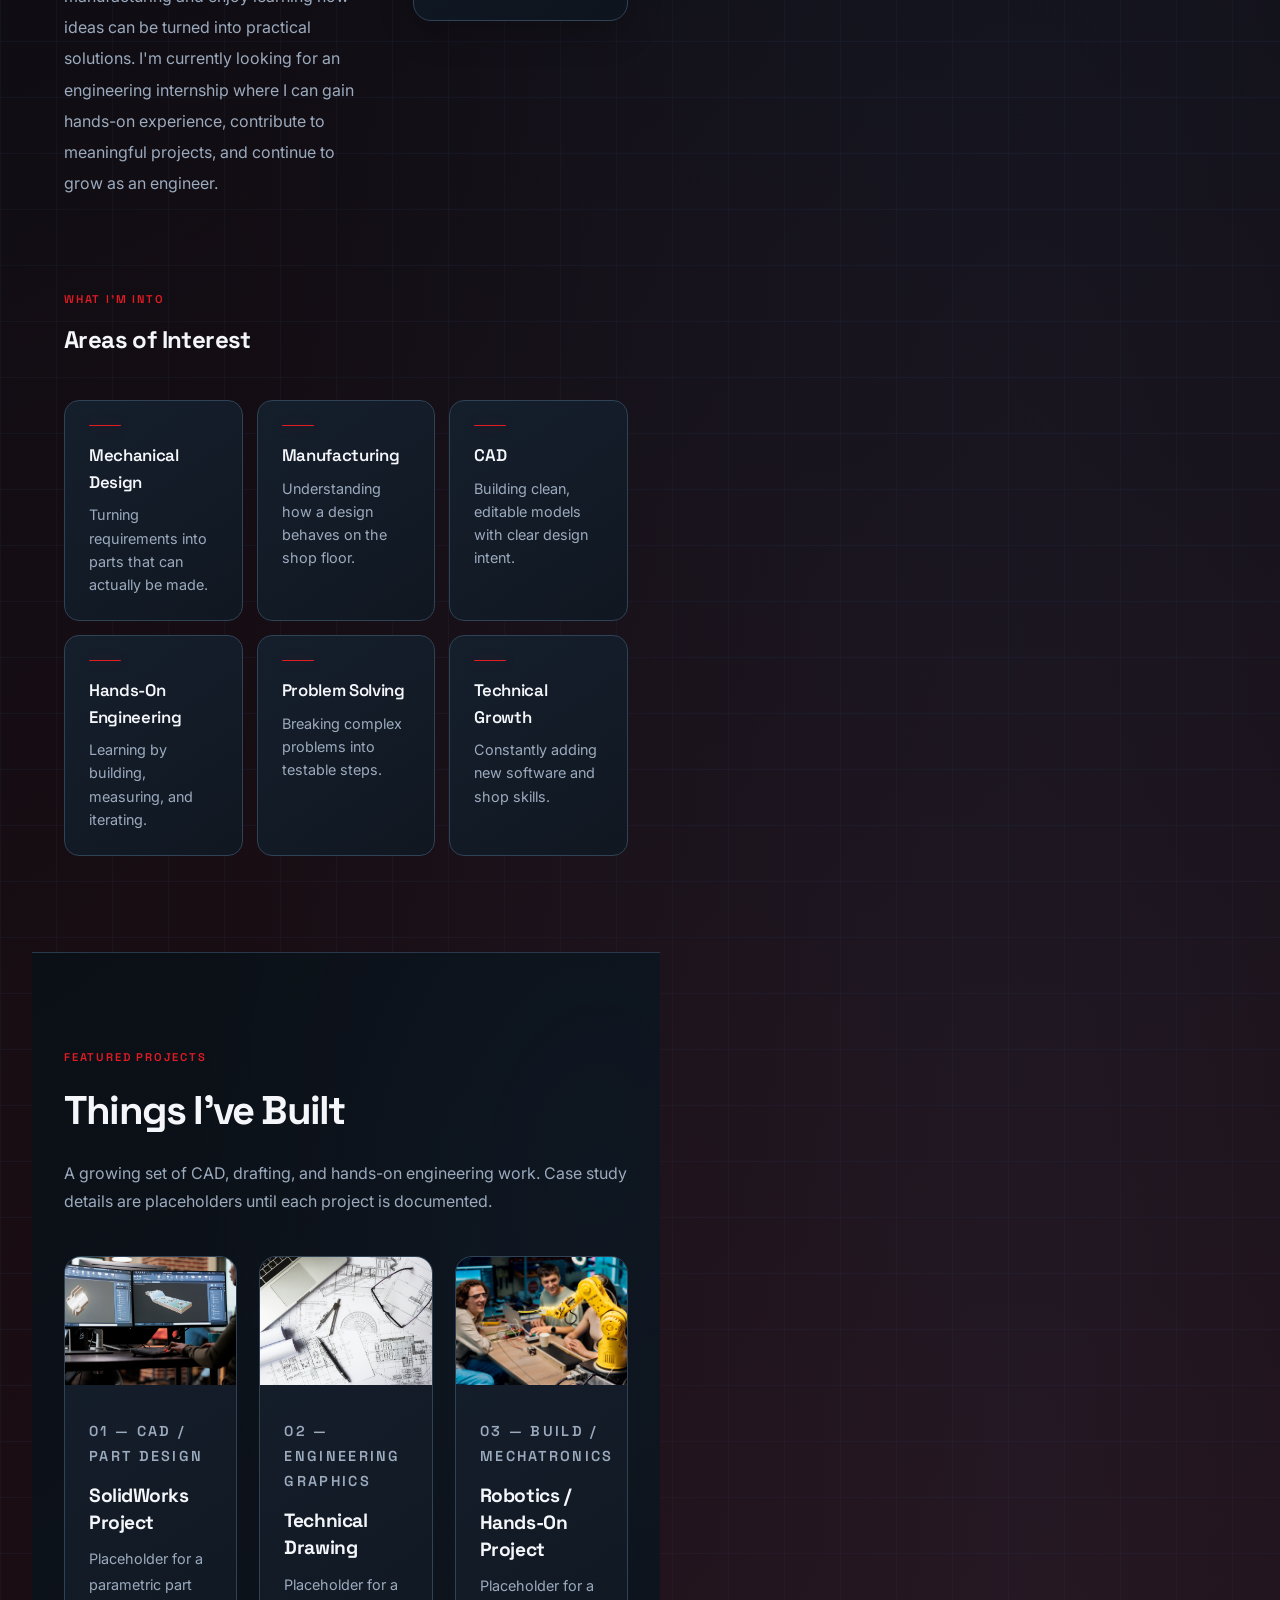
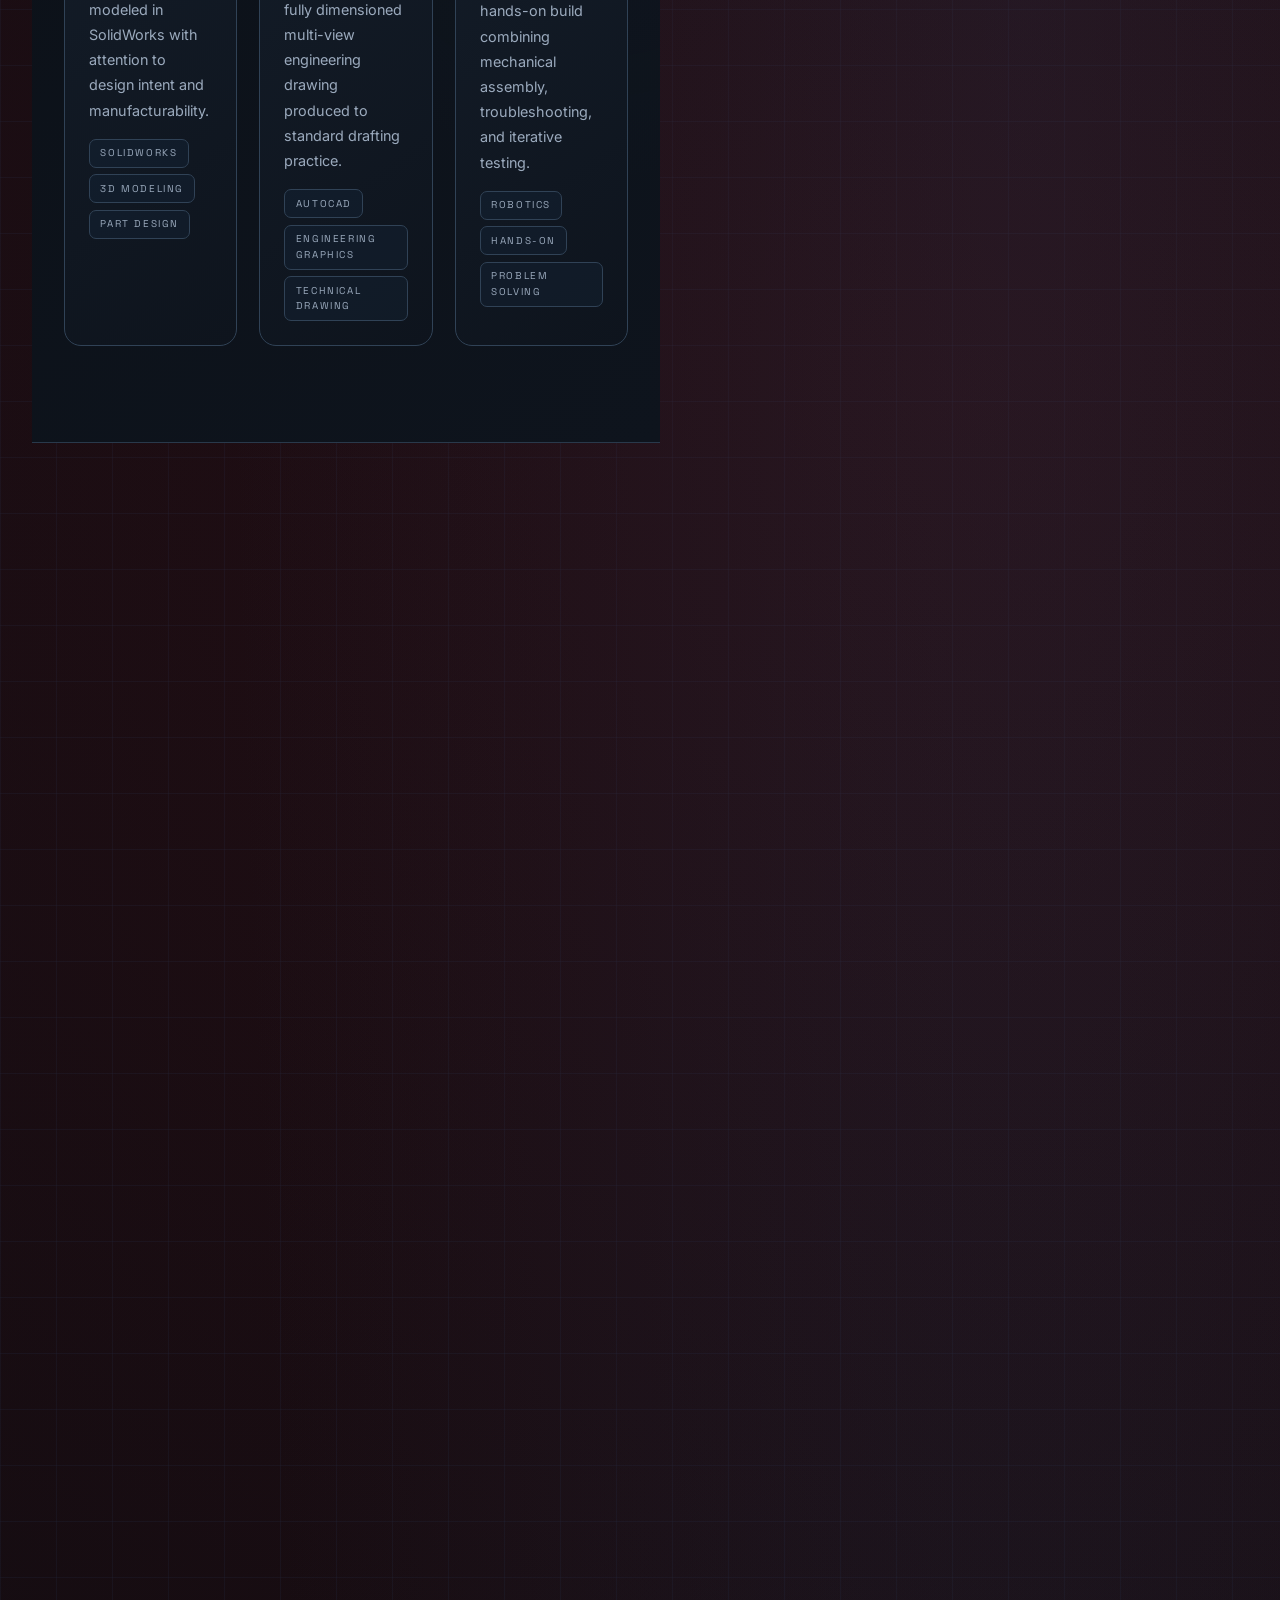
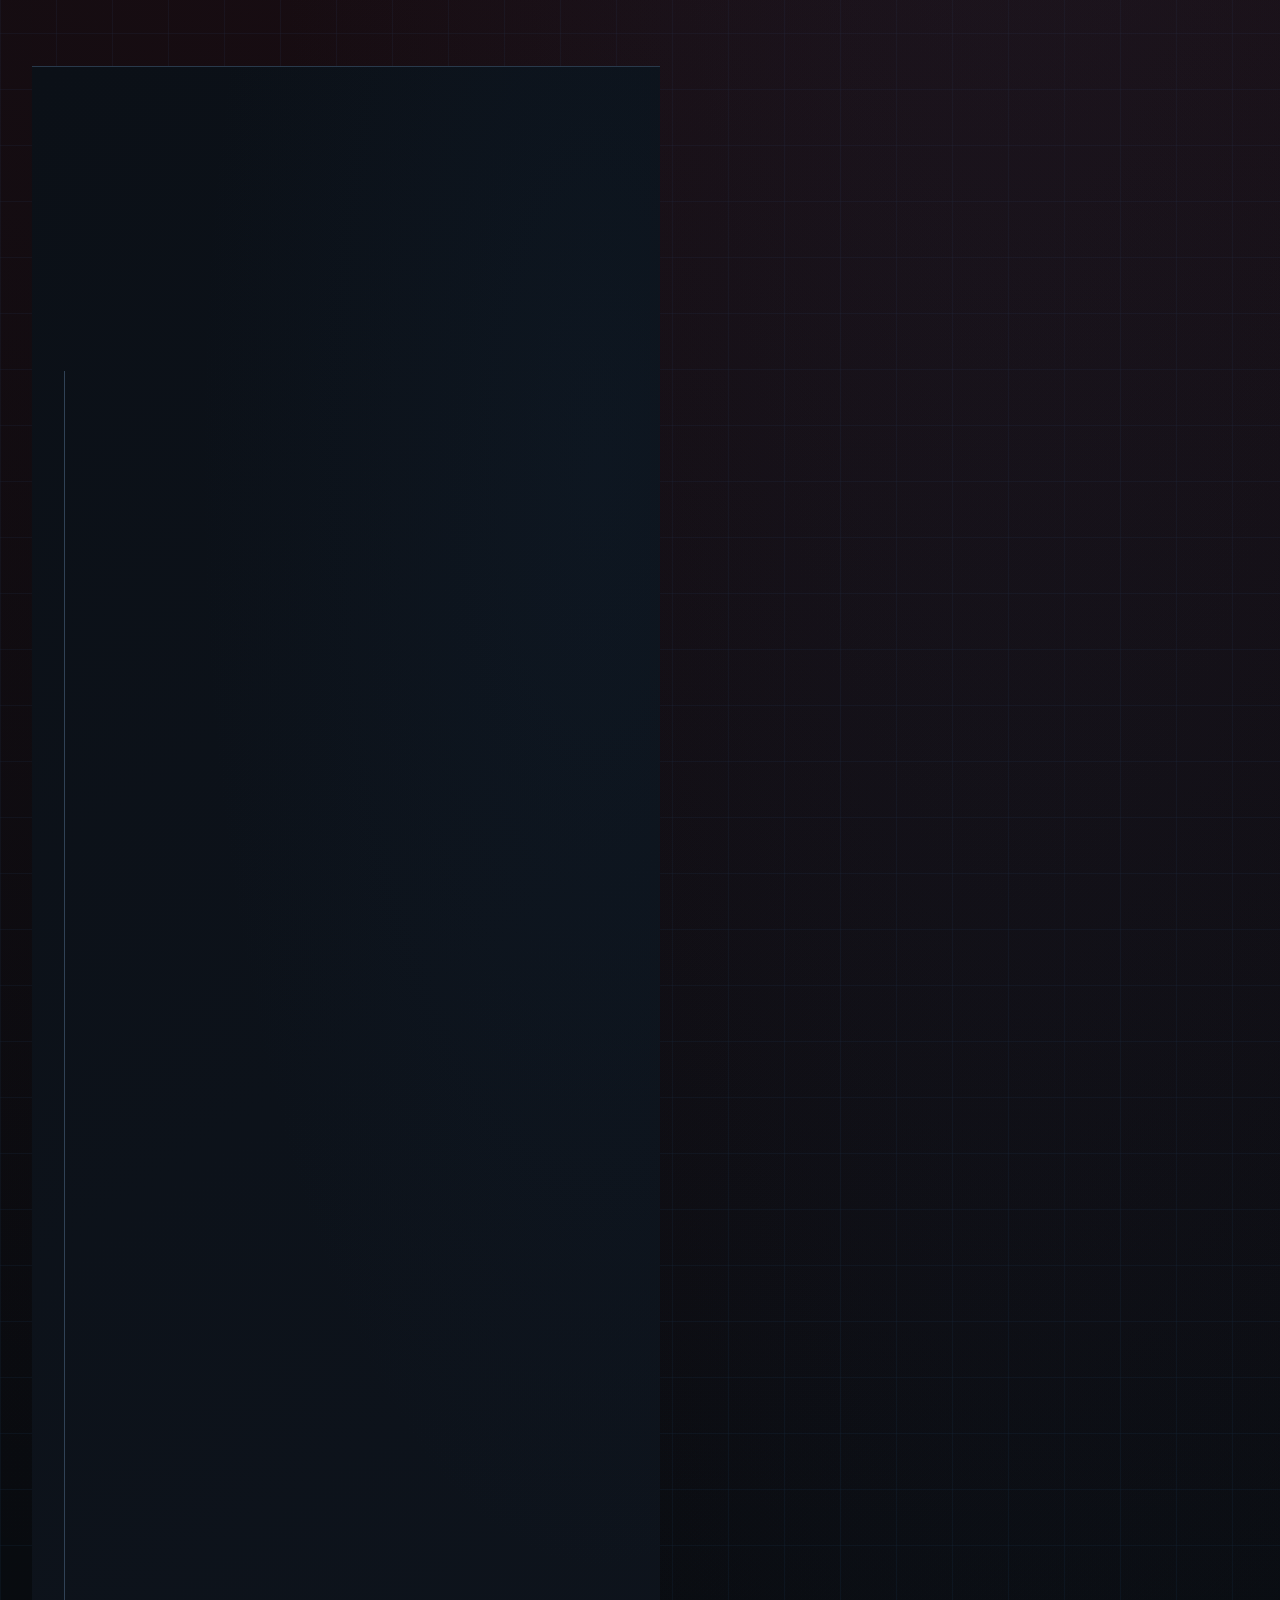
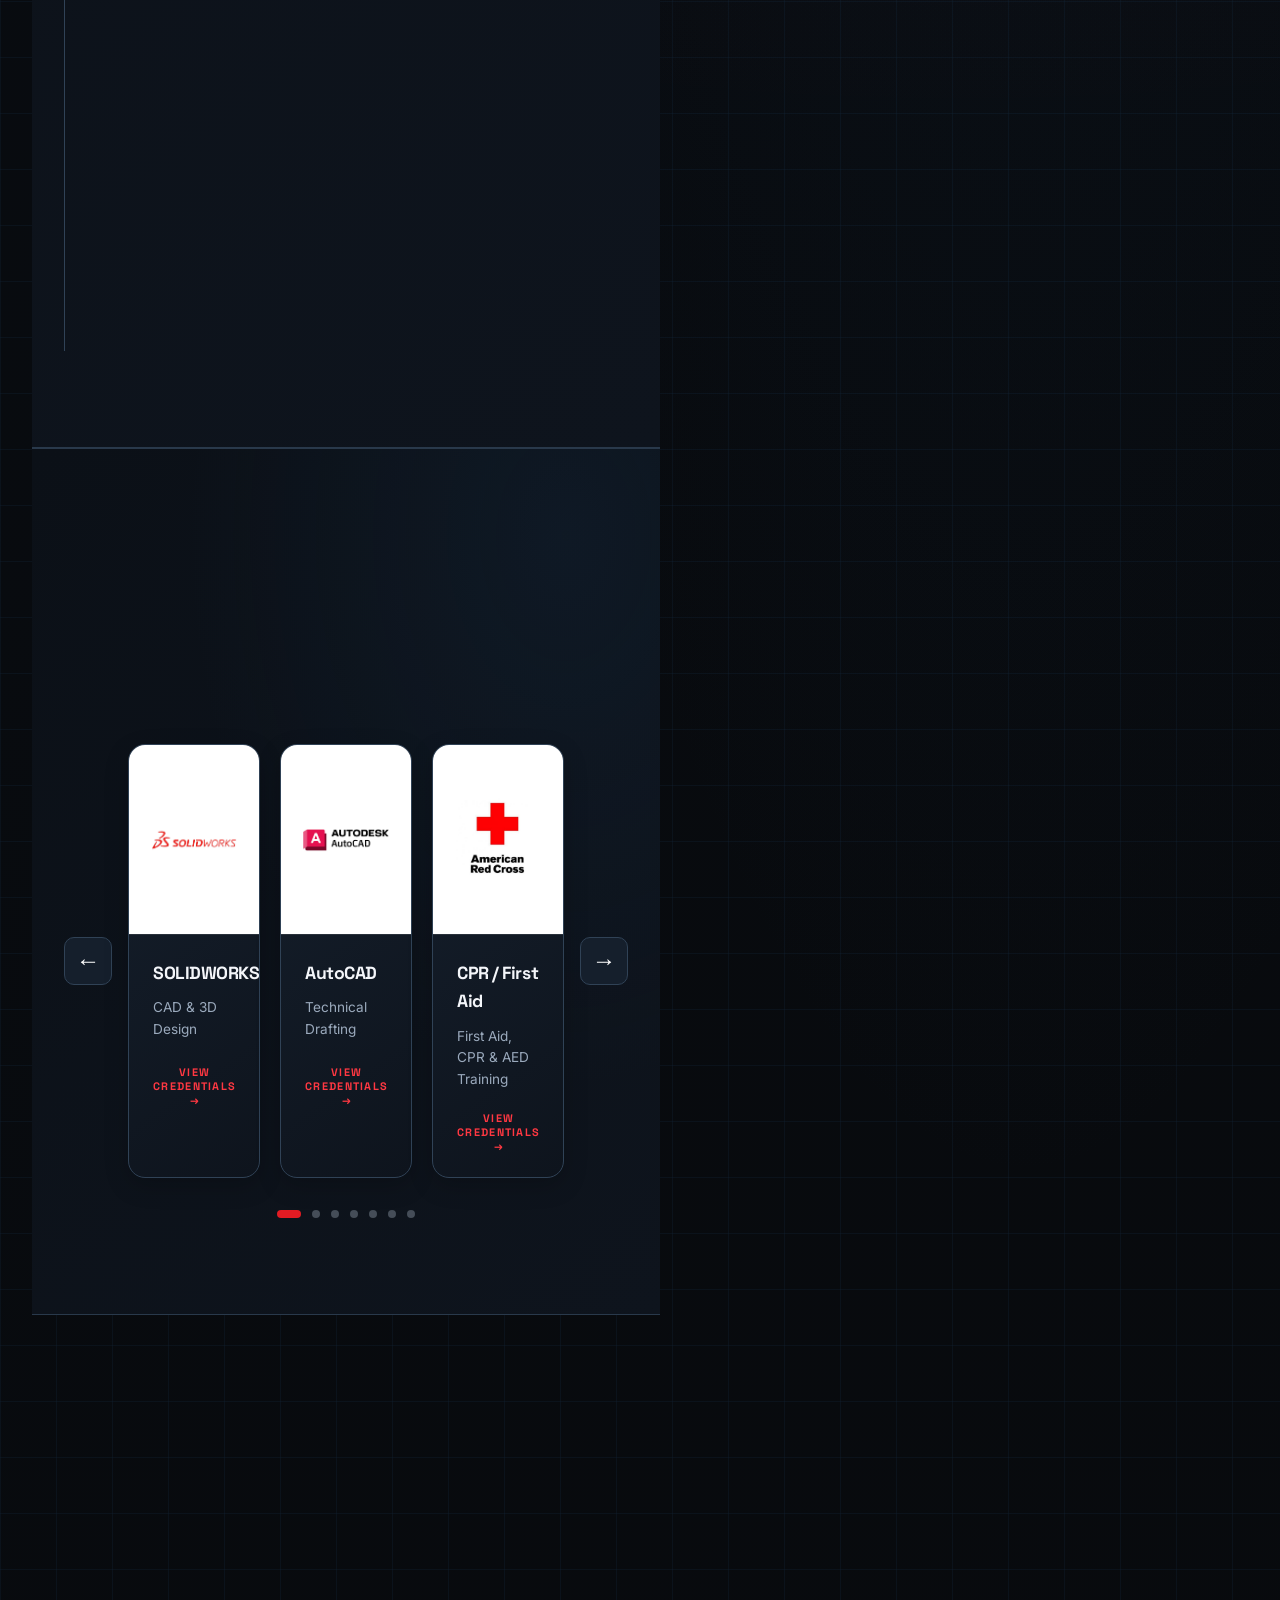
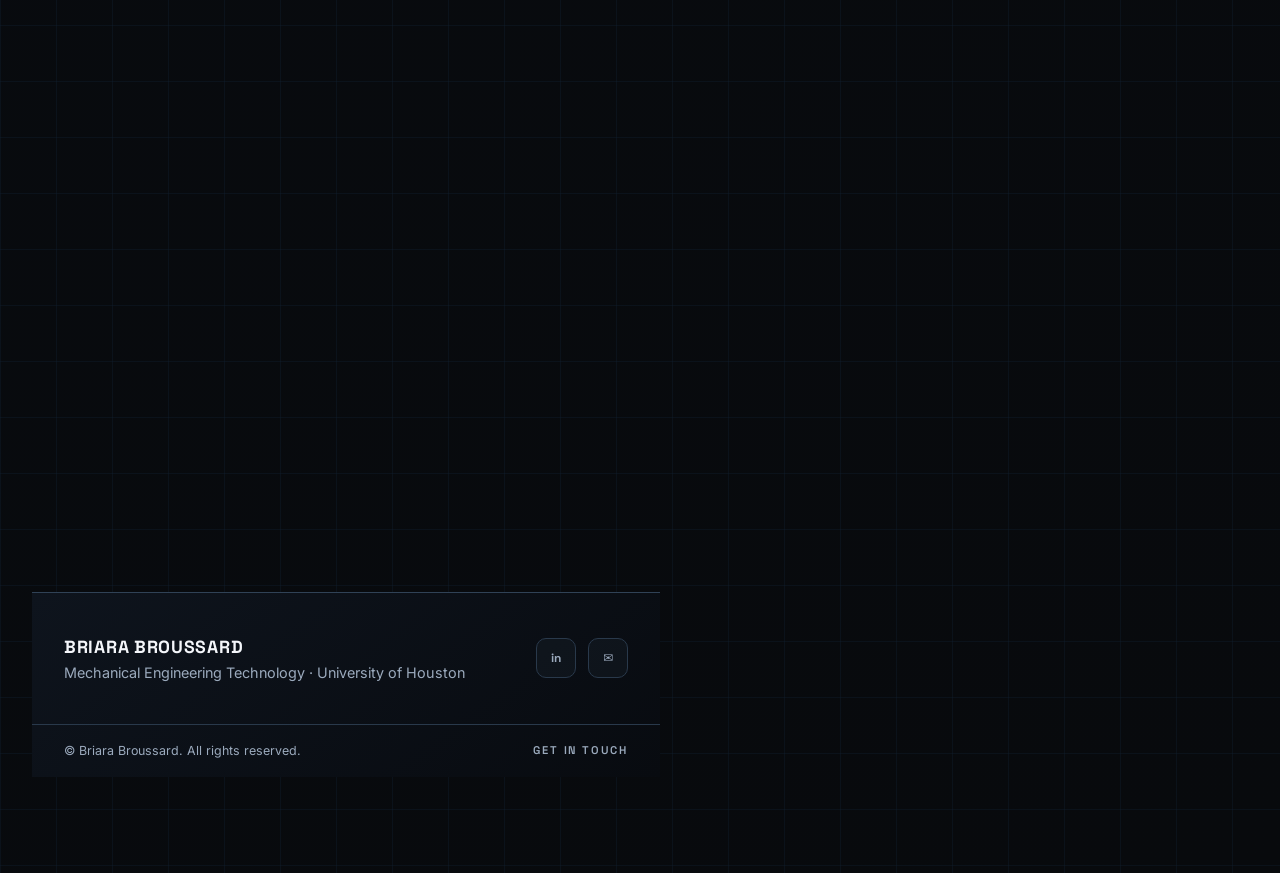
==== commit e2f323b5: "Update index.html" ====
--- a/index.html
+++ b/index.html
@@ -59,7 +59,6 @@
         Mechanical Engineering Technology student at the University of Houston with a passion
         for design, problem-solving, and creating practical solutions.
       </p>
-      <div class="btn-row reveal">
  <div class="btn-row reveal">
   <!-- Keep your See My Work button -->
   <a class="btn btn-primary" href="#projects">
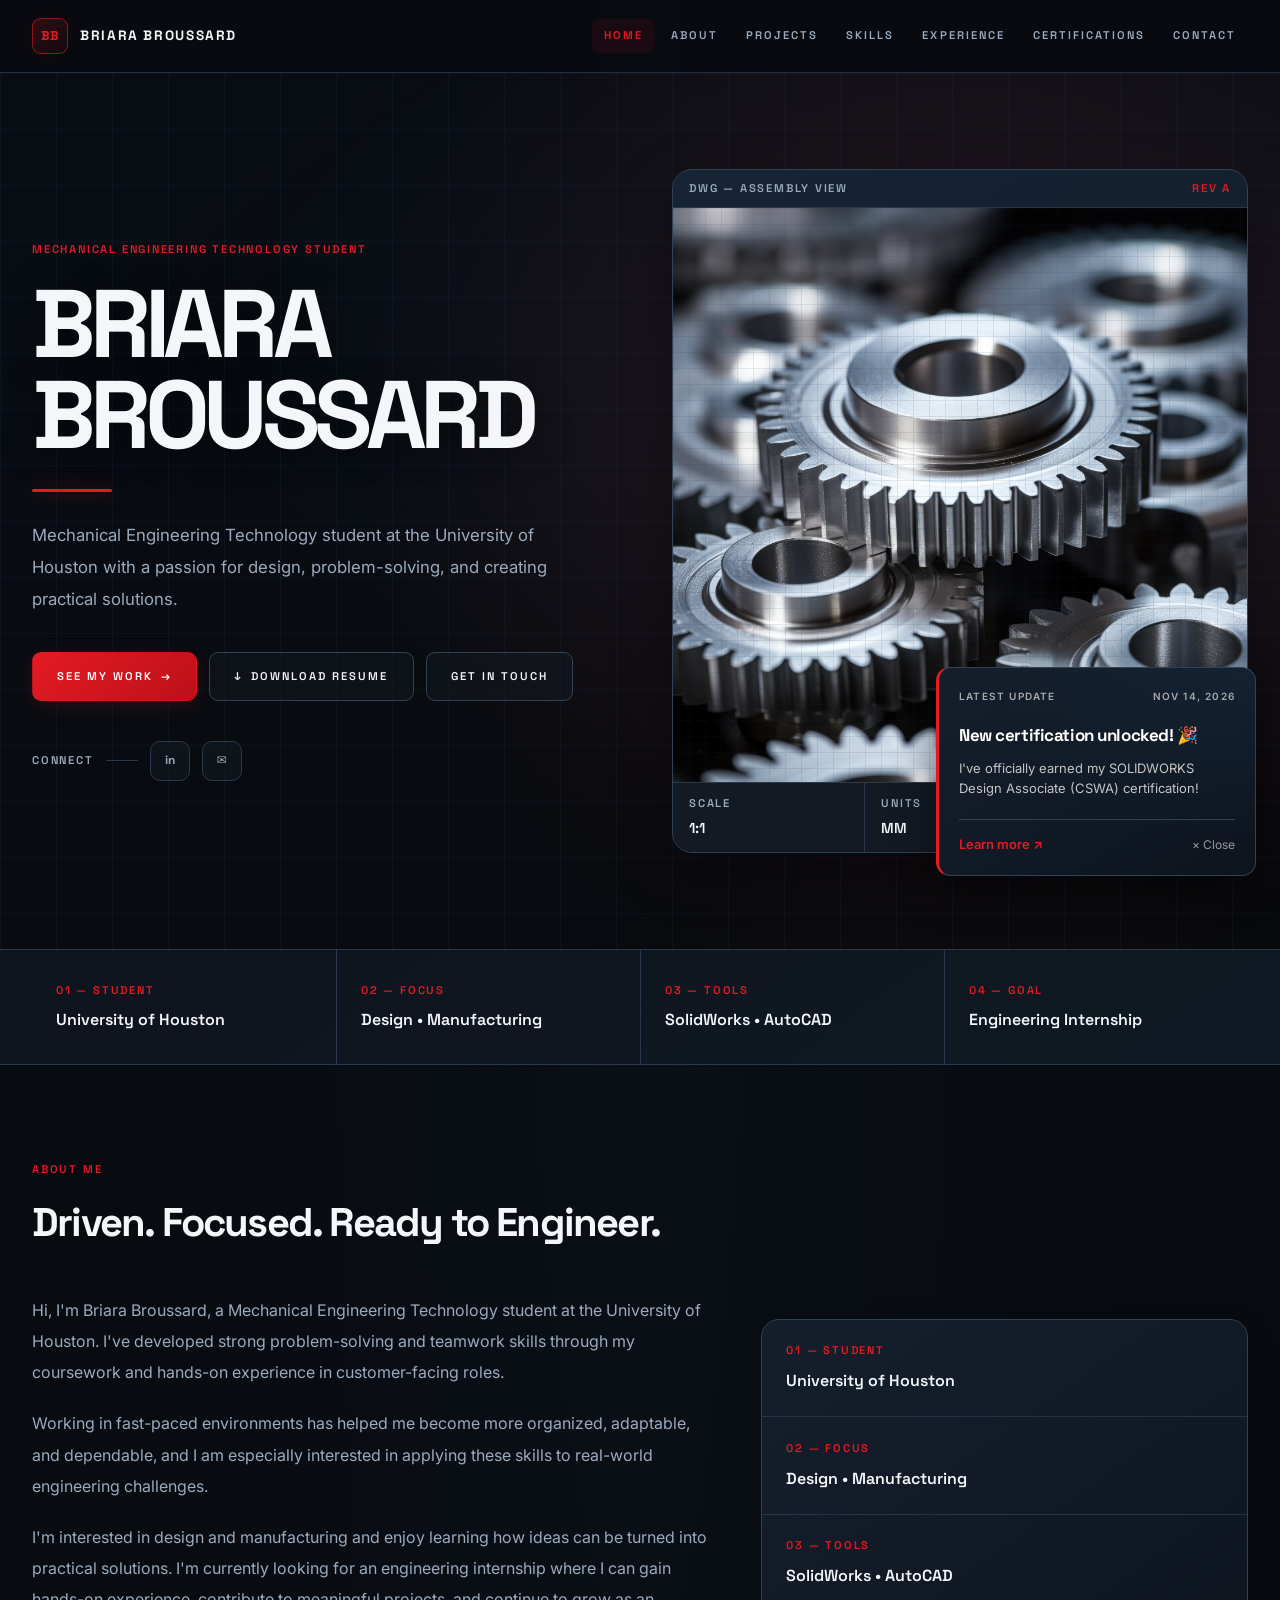
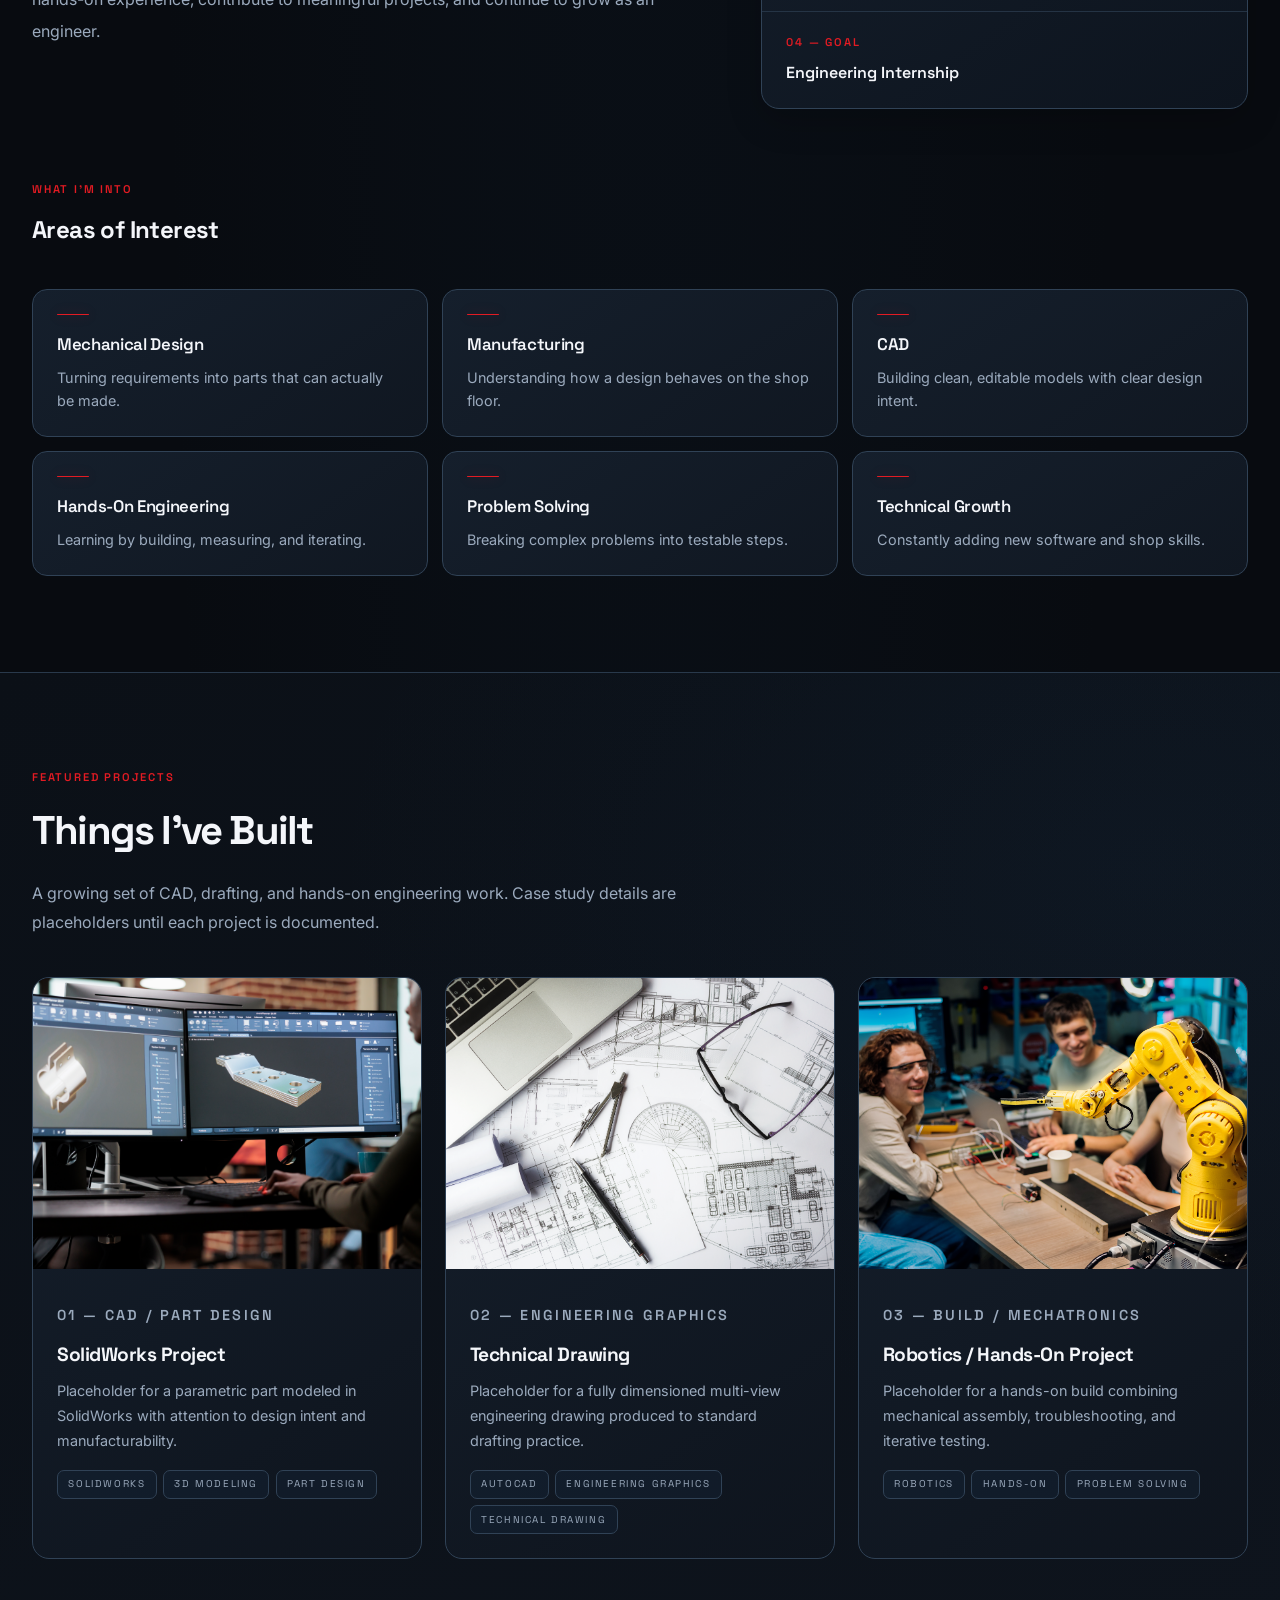
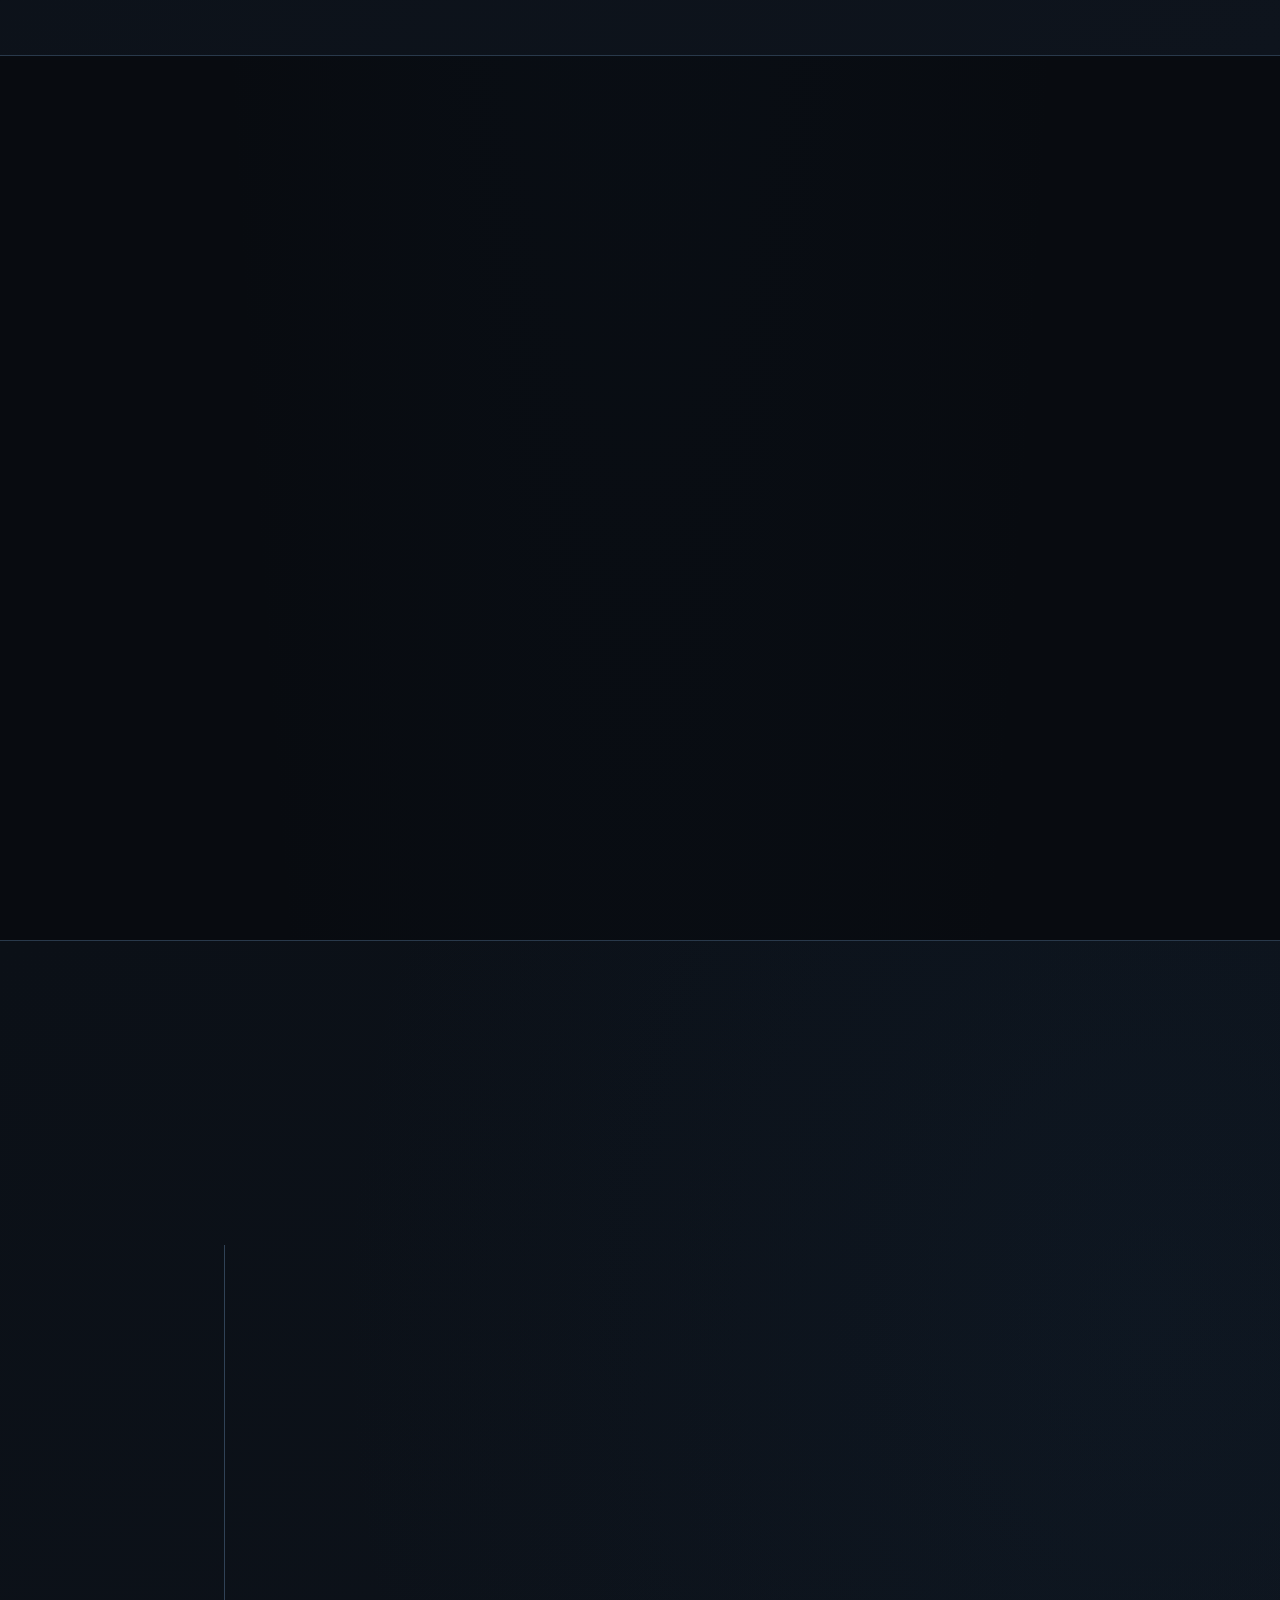
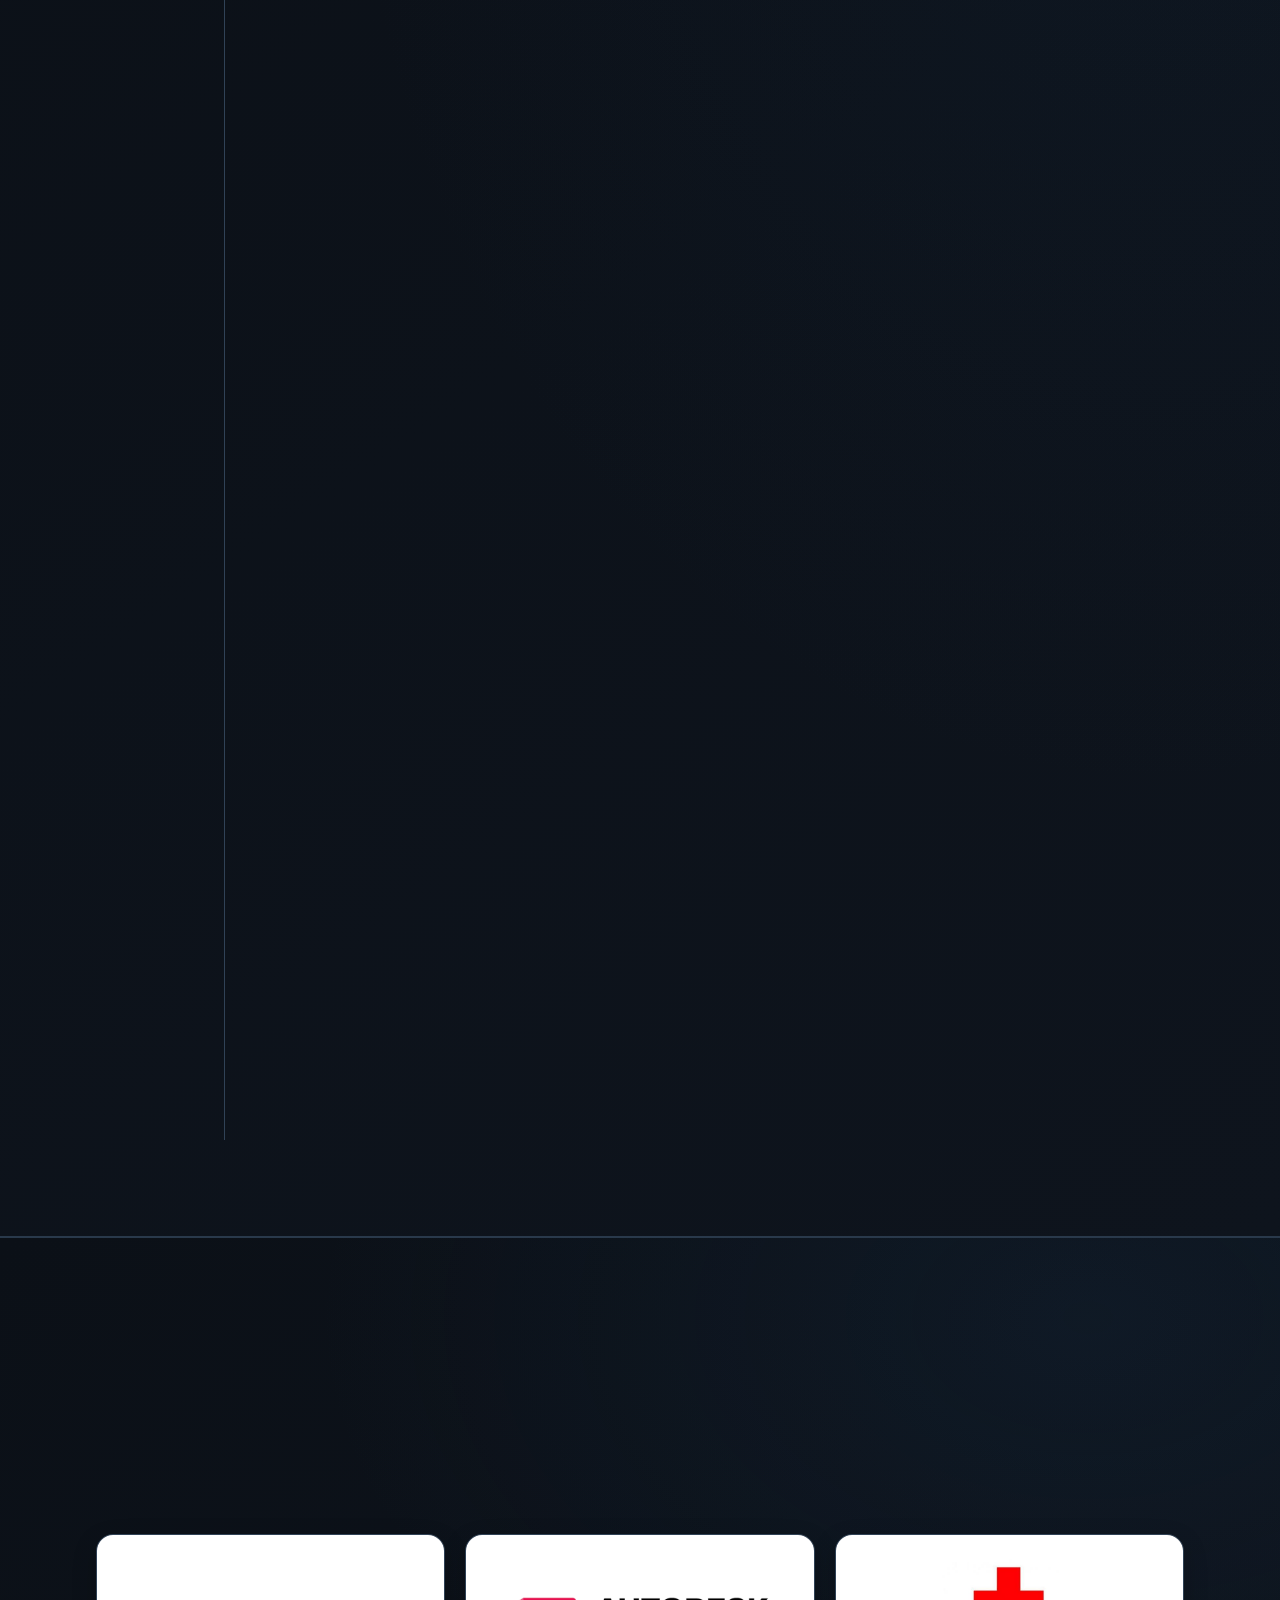
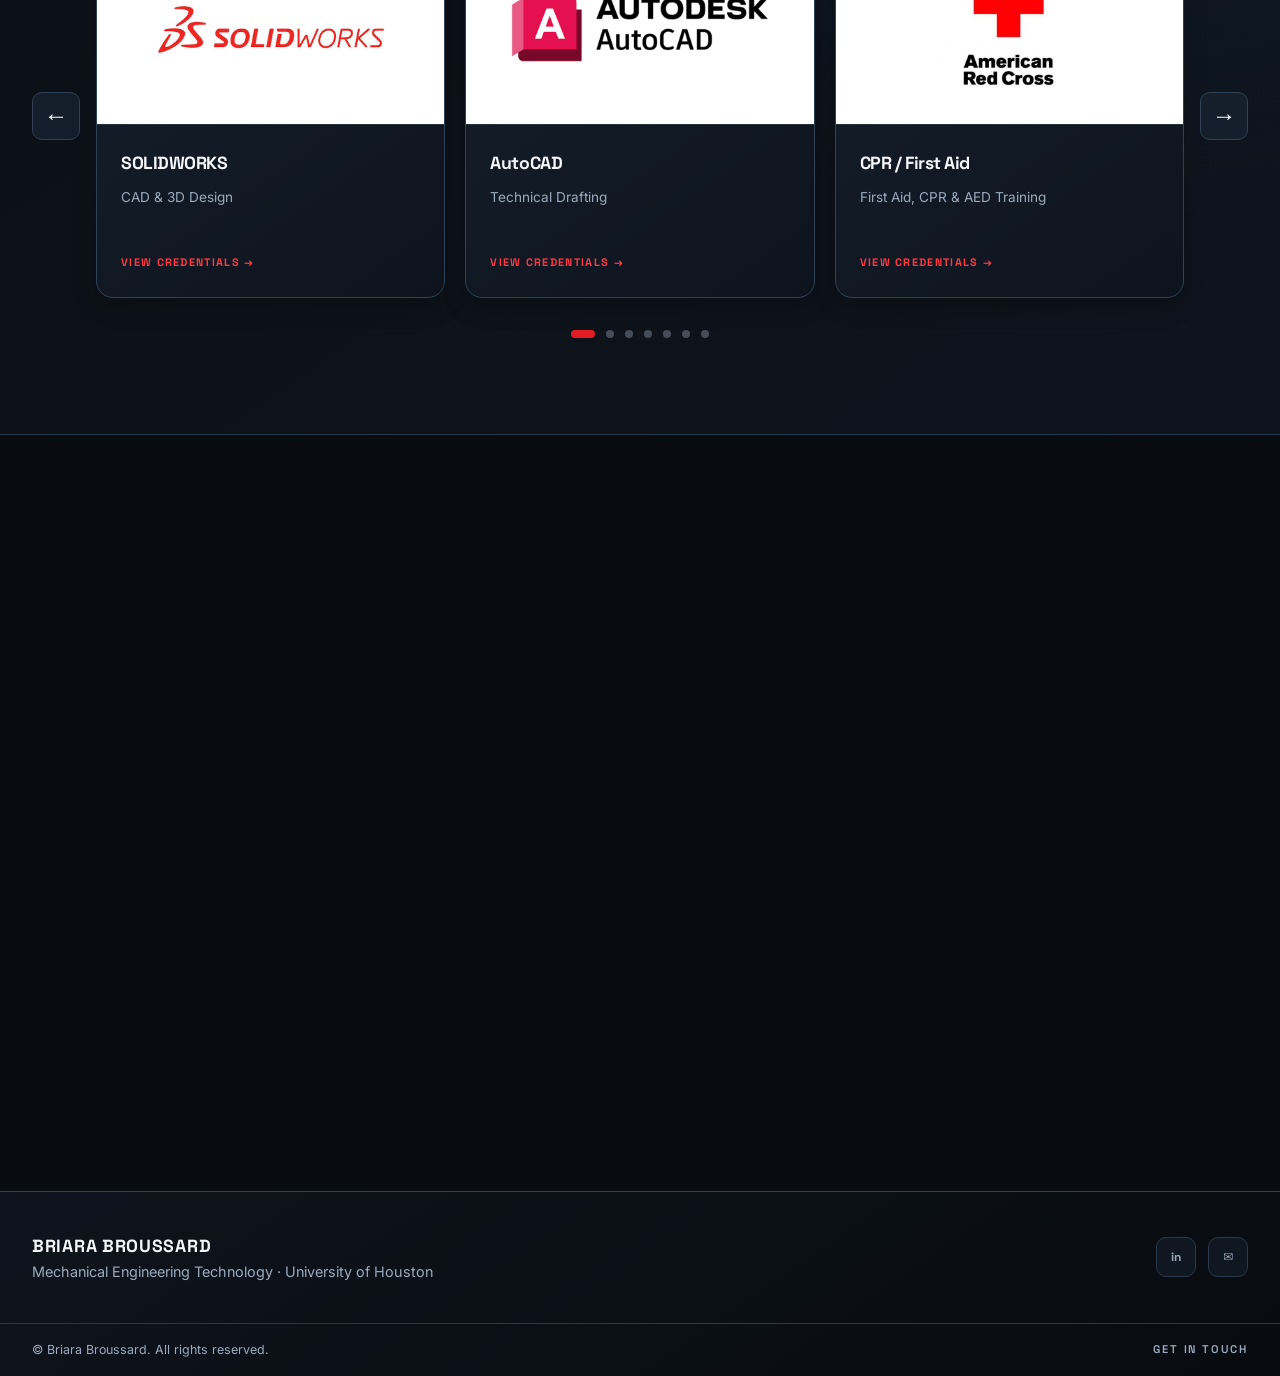
==== commit 3dcbf93d: "Update index.html" ====
--- a/index.html
+++ b/index.html
@@ -46,49 +46,134 @@
   </nav>
 </header>
 
+
 <!-- HERO -->
 <section id="home" class="hero">
   <div class="grid-bg"></div>
   <div class="hero-glow"></div>
+
   <div class="wrap hero-grid">
-    <div>
-      <p class="label accent reveal">Mechanical Engineering Technology Student</p>
+
+    <!-- LEFT SIDE: INTRO -->
+    <div>
+      <p class="label accent reveal">
+        Mechanical Engineering Technology Student
+      </p>
+
       <h1 class="reveal">BRIARA<br />BROUSSARD</h1>
+
       <div class="rule reveal"></div>
+
       <p class="lead reveal">
         Mechanical Engineering Technology student at the University of Houston with a passion
         for design, problem-solving, and creating practical solutions.
       </p>
- <div class="btn-row reveal">
-  <!-- Keep your See My Work button -->
-  <a class="btn btn-primary" href="#projects">
-    See My Work <span>&rarr;</span>
-  </a>
-
-  <!-- Download Resume button -->
-  <a
-    class="btn btn-ghost resume-btn"
-    href="assets/Briara%20Broussard%20Internship%20Resume%20%283%29.pdf"
-    target="_blank"
-    rel="noopener noreferrer"
-  >
-    <span class="resume-icon" aria-hidden="true">↓</span>
-    Download Resume
-  </a>
-
-  <!-- Keep your Get In Touch button -->
-  <a class="btn btn-ghost" href="#contact">
-    Get In Touch
-  </a>
-</div>
+
+      <!-- BUTTONS -->
+      <div class="btn-row reveal">
+        <a class="btn btn-primary" href="#projects">
+          See My Work <span>&rarr;</span>
+        </a>
+
+        <a
+          class="btn btn-ghost resume-btn"
+          href="assets/Briara%20Broussard%20Internship%20Resume%20%283%29.pdf"
+          target="_blank"
+          rel="noopener noreferrer"
+        >
+          <span class="resume-icon" aria-hidden="true">↓</span>
+          Download Resume
+        </a>
+
+        <a class="btn btn-ghost" href="#contact">
+          Get In Touch
+        </a>
+      </div>
+
+      <!-- CONNECT -->
+      <div class="connect reveal">
+        <span class="label muted">Connect</span>
+        <span class="dash"></span>
+
+        <a
+          class="icon-btn"
+          href="https://www.linkedin.com/in/briara-broussard-3104343b8/"
+          target="_blank"
+          rel="noopener"
+          aria-label="LinkedIn"
+        >in</a>
+
+        <a
+          class="icon-btn"
+          href="mailto:Broussardbriara@gmail.com"
+          aria-label="Email"
+        >✉</a>
+      </div>
+    </div>
+
+    <!-- RIGHT SIDE: GEAR FRAME -->
+    <div class="reveal">
+      <div class="dwg">
+
+        <div class="dwg-head">
+          <span class="label muted">DWG — ASSEMBLY VIEW</span>
+          <span class="label accent">REV A</span>
+        </div>
+
+        <div class="dwg-body">
+          <div class="grid-fine"></div>
+
+          <img
+            src="images/Gear.jpg"
+            alt="Technical isometric render of a gear assembly with blueprint dimension lines"
+          />
+        </div>
+
+        <div class="dwg-foot">
+          <div>
+            <p class="label muted">SCALE</p>
+            <p class="dwg-val">1:1</p>
+          </div>
+
+          <div>
+            <p class="label muted">UNITS</p>
+            <p class="dwg-val">MM</p>
+          </div>
+
+          <div>
+            <p class="label muted">SHEET</p>
+            <p class="dwg-val">01 / 01</p>
+          </div>
+        </div>
+
+      </div>
+    </div>
+
+  </div>
+</section>
 
 <!-- STAT STRIP -->
 <section class="strip">
   <div class="wrap strip-grid">
-    <div><p class="label accent">01 — STUDENT</p><p class="strip-val">University of Houston</p></div>
-    <div><p class="label accent">02 — FOCUS</p><p class="strip-val">Design • Manufacturing</p></div>
-    <div><p class="label accent">03 — TOOLS</p><p class="strip-val">SolidWorks • AutoCAD</p></div>
-    <div><p class="label accent">04 — GOAL</p><p class="strip-val">Engineering Internship</p></div>
+    <div>
+      <p class="label accent">01 — STUDENT</p>
+      <p class="strip-val">University of Houston</p>
+    </div>
+
+    <div>
+      <p class="label accent">02 — FOCUS</p>
+      <p class="strip-val">Design • Manufacturing</p>
+    </div>
+
+    <div>
+      <p class="label accent">03 — TOOLS</p>
+      <p class="strip-val">SolidWorks • AutoCAD</p>
+    </div>
+
+    <div>
+      <p class="label accent">04 — GOAL</p>
+      <p class="strip-val">Engineering Internship</p>
+    </div>
   </div>
 </section>
 
